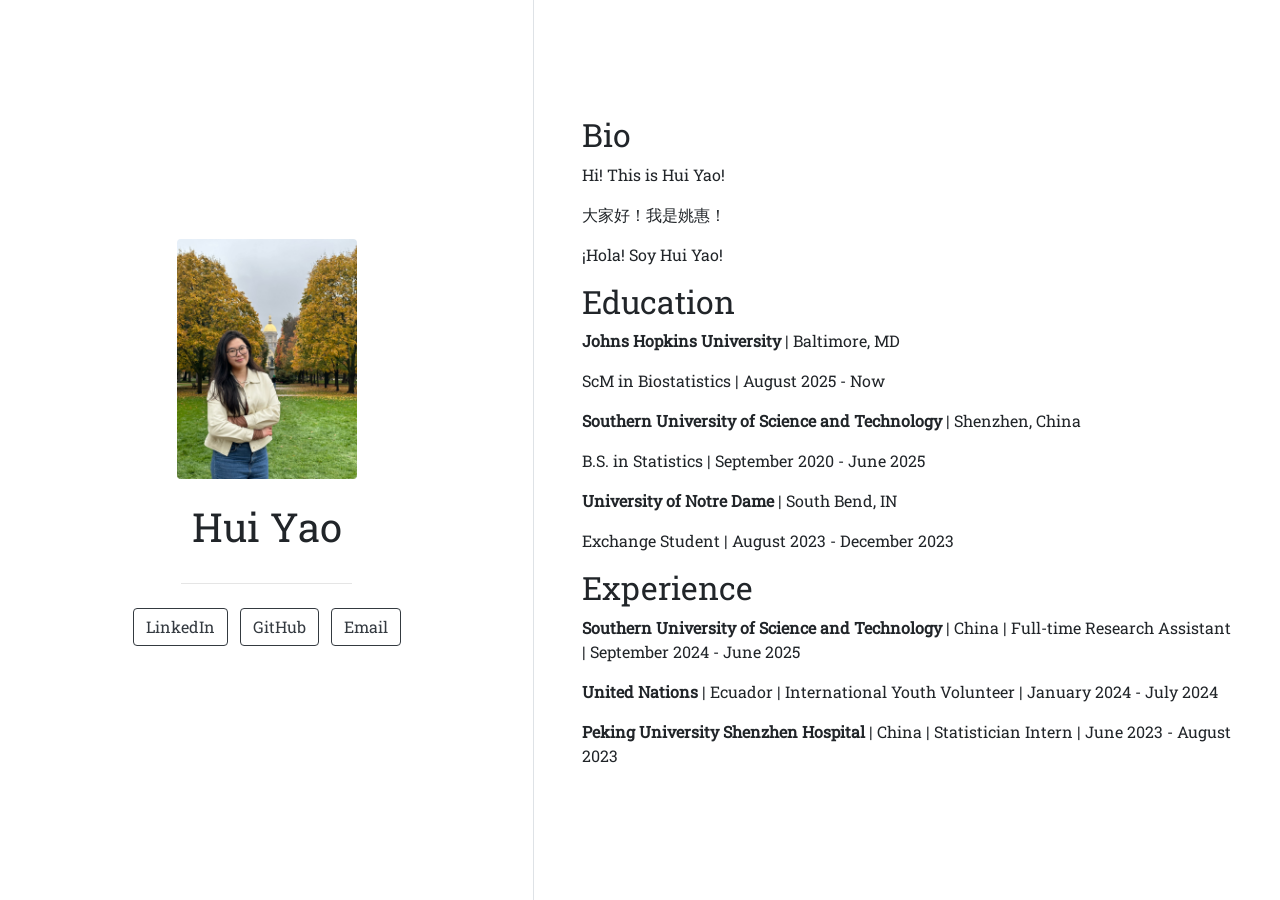
==== index.html @ 62c427b7 "Initial postcards website" ====
<!doctype html>
<html lang="en">
  <head>
    <!-- Required meta tags -->
    <meta charset="utf-8">
    <meta name="viewport" content="width=device-width, initial-scale=1, shrink-to-fit=no">

    <!-- Bootstrap CSS -->
    <style type="text/css">:root{--blue:#007bff;--indigo:#6610f2;--purple:#6f42c1;--pink:#e83e8c;--red:#dc3545;--orange:#fd7e14;--yellow:#ffc107;--green:#28a745;--teal:#20c997;--cyan:#17a2b8;--white:#fff;--gray:#6c757d;--gray-dark:#343a40;--primary:#007bff;--secondary:#6c757d;--success:#28a745;--info:#17a2b8;--warning:#ffc107;--danger:#dc3545;--light:#f8f9fa;--dark:#343a40;--breakpoint-xs:0;--breakpoint-sm:576px;--breakpoint-md:768px;--breakpoint-lg:992px;--breakpoint-xl:1200px;--font-family-sans-serif:-apple-system,BlinkMacSystemFont,"Segoe UI",Roboto,"Helvetica Neue",Arial,"Noto Sans",sans-serif,"Apple Color Emoji","Segoe UI Emoji","Segoe UI Symbol","Noto Color Emoji";--font-family-monospace:SFMono-Regular,Menlo,Monaco,Consolas,"Liberation Mono","Courier New",monospace}*,::after,::before{box-sizing:border-box}html{font-family:sans-serif;line-height:1.15;-webkit-text-size-adjust:100%;-webkit-tap-highlight-color:transparent}article,aside,figcaption,figure,footer,header,hgroup,main,nav,section{display:block}body{margin:0;font-family:-apple-system,BlinkMacSystemFont,"Segoe UI",Roboto,"Helvetica Neue",Arial,"Noto Sans",sans-serif,"Apple Color Emoji","Segoe UI Emoji","Segoe UI Symbol","Noto Color Emoji";font-size:1rem;font-weight:400;line-height:1.5;color:#212529;text-align:left;background-color:#fff}[tabindex="-1"]:focus:not(:focus-visible){outline:0!important}hr{box-sizing:content-box;height:0;overflow:visible}h1,h2,h3,h4,h5,h6{margin-top:0;margin-bottom:.5rem}p{margin-top:0;margin-bottom:1rem}abbr[data-original-title],abbr[title]{text-decoration:underline;-webkit-text-decoration:underline dotted;text-decoration:underline dotted;cursor:help;border-bottom:0;-webkit-text-decoration-skip-ink:none;text-decoration-skip-ink:none}address{margin-bottom:1rem;font-style:normal;line-height:inherit}dl,ol,ul{margin-top:0;margin-bottom:1rem}ol ol,ol ul,ul ol,ul ul{margin-bottom:0}dt{font-weight:700}dd{margin-bottom:.5rem;margin-left:0}blockquote{margin:0 0 1rem}b,strong{font-weight:bolder}small{font-size:80%}sub,sup{position:relative;font-size:75%;line-height:0;vertical-align:baseline}sub{bottom:-.25em}sup{top:-.5em}a{color:#007bff;text-decoration:none;background-color:transparent}a:hover{color:#0056b3;text-decoration:underline}a:not([href]){color:inherit;text-decoration:none}a:not([href]):hover{color:inherit;text-decoration:none}code,kbd,pre,samp{font-family:SFMono-Regular,Menlo,Monaco,Consolas,"Liberation Mono","Courier New",monospace;font-size:1em}pre{margin-top:0;margin-bottom:1rem;overflow:auto;-ms-overflow-style:scrollbar}figure{margin:0 0 1rem}img{vertical-align:middle;border-style:none}svg{overflow:hidden;vertical-align:middle}table{border-collapse:collapse}caption{padding-top:.75rem;padding-bottom:.75rem;color:#6c757d;text-align:left;caption-side:bottom}th{text-align:inherit}label{display:inline-block;margin-bottom:.5rem}button{border-radius:0}button:focus{outline:1px dotted;outline:5px auto -webkit-focus-ring-color}button,input,optgroup,select,textarea{margin:0;font-family:inherit;font-size:inherit;line-height:inherit}button,input{overflow:visible}button,select{text-transform:none}[role=button]{cursor:pointer}select{word-wrap:normal}[type=button],[type=reset],[type=submit],button{-webkit-appearance:button}[type=button]:not(:disabled),[type=reset]:not(:disabled),[type=submit]:not(:disabled),button:not(:disabled){cursor:pointer}[type=button]::-moz-focus-inner,[type=reset]::-moz-focus-inner,[type=submit]::-moz-focus-inner,button::-moz-focus-inner{padding:0;border-style:none}input[type=checkbox],input[type=radio]{box-sizing:border-box;padding:0}textarea{overflow:auto;resize:vertical}fieldset{min-width:0;padding:0;margin:0;border:0}legend{display:block;width:100%;max-width:100%;padding:0;margin-bottom:.5rem;font-size:1.5rem;line-height:inherit;color:inherit;white-space:normal}progress{vertical-align:baseline}[type=number]::-webkit-inner-spin-button,[type=number]::-webkit-outer-spin-button{height:auto}[type=search]{outline-offset:-2px;-webkit-appearance:none}[type=search]::-webkit-search-decoration{-webkit-appearance:none}::-webkit-file-upload-button{font:inherit;-webkit-appearance:button}output{display:inline-block}summary{display:list-item;cursor:pointer}template{display:none}[hidden]{display:none!important}.h1,.h2,.h3,.h4,.h5,.h6,h1,h2,h3,h4,h5,h6{margin-bottom:.5rem;font-weight:500;line-height:1.2}.h1,h1{font-size:2.5rem}.h2,h2{font-size:2rem}.h3,h3{font-size:1.75rem}.h4,h4{font-size:1.5rem}.h5,h5{font-size:1.25rem}.h6,h6{font-size:1rem}.lead{font-size:1.25rem;font-weight:300}.display-1{font-size:6rem;font-weight:300;line-height:1.2}.display-2{font-size:5.5rem;font-weight:300;line-height:1.2}.display-3{font-size:4.5rem;font-weight:300;line-height:1.2}.display-4{font-size:3.5rem;font-weight:300;line-height:1.2}hr{margin-top:1rem;margin-bottom:1rem;border:0;border-top:1px solid rgba(0,0,0,.1)}.small,small{font-size:80%;font-weight:400}.mark,mark{padding:.2em;background-color:#fcf8e3}.list-unstyled{padding-left:0;list-style:none}.list-inline{padding-left:0;list-style:none}.list-inline-item{display:inline-block}.list-inline-item:not(:last-child){margin-right:.5rem}.initialism{font-size:90%;text-transform:uppercase}.blockquote{margin-bottom:1rem;font-size:1.25rem}.blockquote-footer{display:block;font-size:80%;color:#6c757d}.blockquote-footer::before{content:"\2014\00A0"}.img-fluid{max-width:100%;height:auto}.img-thumbnail{padding:.25rem;background-color:#fff;border:1px solid #dee2e6;border-radius:.25rem;max-width:100%;height:auto}.figure{display:inline-block}.figure-img{margin-bottom:.5rem;line-height:1}.figure-caption{font-size:90%;color:#6c757d}code{font-size:87.5%;color:#e83e8c;word-wrap:break-word}a>code{color:inherit}kbd{padding:.2rem .4rem;font-size:87.5%;color:#fff;background-color:#212529;border-radius:.2rem}kbd kbd{padding:0;font-size:100%;font-weight:700}pre{display:block;font-size:87.5%;color:#212529}pre code{font-size:inherit;color:inherit;word-break:normal}.pre-scrollable{max-height:340px;overflow-y:scroll}.container{width:100%;padding-right:15px;padding-left:15px;margin-right:auto;margin-left:auto}@media (min-width:576px){.container{max-width:540px}}@media (min-width:768px){.container{max-width:720px}}@media (min-width:992px){.container{max-width:960px}}@media (min-width:1200px){.container{max-width:1140px}}.container-fluid,.container-lg,.container-md,.container-sm,.container-xl{width:100%;padding-right:15px;padding-left:15px;margin-right:auto;margin-left:auto}@media (min-width:576px){.container,.container-sm{max-width:540px}}@media (min-width:768px){.container,.container-md,.container-sm{max-width:720px}}@media (min-width:992px){.container,.container-lg,.container-md,.container-sm{max-width:960px}}@media (min-width:1200px){.container,.container-lg,.container-md,.container-sm,.container-xl{max-width:1140px}}.row{display:-ms-flexbox;display:flex;-ms-flex-wrap:wrap;flex-wrap:wrap;margin-right:-15px;margin-left:-15px}.no-gutters{margin-right:0;margin-left:0}.no-gutters>.col,.no-gutters>[class*=col-]{padding-right:0;padding-left:0}.col,.col-1,.col-10,.col-11,.col-12,.col-2,.col-3,.col-4,.col-5,.col-6,.col-7,.col-8,.col-9,.col-auto,.col-lg,.col-lg-1,.col-lg-10,.col-lg-11,.col-lg-12,.col-lg-2,.col-lg-3,.col-lg-4,.col-lg-5,.col-lg-6,.col-lg-7,.col-lg-8,.col-lg-9,.col-lg-auto,.col-md,.col-md-1,.col-md-10,.col-md-11,.col-md-12,.col-md-2,.col-md-3,.col-md-4,.col-md-5,.col-md-6,.col-md-7,.col-md-8,.col-md-9,.col-md-auto,.col-sm,.col-sm-1,.col-sm-10,.col-sm-11,.col-sm-12,.col-sm-2,.col-sm-3,.col-sm-4,.col-sm-5,.col-sm-6,.col-sm-7,.col-sm-8,.col-sm-9,.col-sm-auto,.col-xl,.col-xl-1,.col-xl-10,.col-xl-11,.col-xl-12,.col-xl-2,.col-xl-3,.col-xl-4,.col-xl-5,.col-xl-6,.col-xl-7,.col-xl-8,.col-xl-9,.col-xl-auto{position:relative;width:100%;padding-right:15px;padding-left:15px}.col{-ms-flex-preferred-size:0;flex-basis:0;-ms-flex-positive:1;flex-grow:1;min-width:0;max-width:100%}.row-cols-1>*{-ms-flex:0 0 100%;flex:0 0 100%;max-width:100%}.row-cols-2>*{-ms-flex:0 0 50%;flex:0 0 50%;max-width:50%}.row-cols-3>*{-ms-flex:0 0 33.333333%;flex:0 0 33.333333%;max-width:33.333333%}.row-cols-4>*{-ms-flex:0 0 25%;flex:0 0 25%;max-width:25%}.row-cols-5>*{-ms-flex:0 0 20%;flex:0 0 20%;max-width:20%}.row-cols-6>*{-ms-flex:0 0 16.666667%;flex:0 0 16.666667%;max-width:16.666667%}.col-auto{-ms-flex:0 0 auto;flex:0 0 auto;width:auto;max-width:100%}.col-1{-ms-flex:0 0 8.333333%;flex:0 0 8.333333%;max-width:8.333333%}.col-2{-ms-flex:0 0 16.666667%;flex:0 0 16.666667%;max-width:16.666667%}.col-3{-ms-flex:0 0 25%;flex:0 0 25%;max-width:25%}.col-4{-ms-flex:0 0 33.333333%;flex:0 0 33.333333%;max-width:33.333333%}.col-5{-ms-flex:0 0 41.666667%;flex:0 0 41.666667%;max-width:41.666667%}.col-6{-ms-flex:0 0 50%;flex:0 0 50%;max-width:50%}.col-7{-ms-flex:0 0 58.333333%;flex:0 0 58.333333%;max-width:58.333333%}.col-8{-ms-flex:0 0 66.666667%;flex:0 0 66.666667%;max-width:66.666667%}.col-9{-ms-flex:0 0 75%;flex:0 0 75%;max-width:75%}.col-10{-ms-flex:0 0 83.333333%;flex:0 0 83.333333%;max-width:83.333333%}.col-11{-ms-flex:0 0 91.666667%;flex:0 0 91.666667%;max-width:91.666667%}.col-12{-ms-flex:0 0 100%;flex:0 0 100%;max-width:100%}.order-first{-ms-flex-order:-1;order:-1}.order-last{-ms-flex-order:13;order:13}.order-0{-ms-flex-order:0;order:0}.order-1{-ms-flex-order:1;order:1}.order-2{-ms-flex-order:2;order:2}.order-3{-ms-flex-order:3;order:3}.order-4{-ms-flex-order:4;order:4}.order-5{-ms-flex-order:5;order:5}.order-6{-ms-flex-order:6;order:6}.order-7{-ms-flex-order:7;order:7}.order-8{-ms-flex-order:8;order:8}.order-9{-ms-flex-order:9;order:9}.order-10{-ms-flex-order:10;order:10}.order-11{-ms-flex-order:11;order:11}.order-12{-ms-flex-order:12;order:12}.offset-1{margin-left:8.333333%}.offset-2{margin-left:16.666667%}.offset-3{margin-left:25%}.offset-4{margin-left:33.333333%}.offset-5{margin-left:41.666667%}.offset-6{margin-left:50%}.offset-7{margin-left:58.333333%}.offset-8{margin-left:66.666667%}.offset-9{margin-left:75%}.offset-10{margin-left:83.333333%}.offset-11{margin-left:91.666667%}@media (min-width:576px){.col-sm{-ms-flex-preferred-size:0;flex-basis:0;-ms-flex-positive:1;flex-grow:1;min-width:0;max-width:100%}.row-cols-sm-1>*{-ms-flex:0 0 100%;flex:0 0 100%;max-width:100%}.row-cols-sm-2>*{-ms-flex:0 0 50%;flex:0 0 50%;max-width:50%}.row-cols-sm-3>*{-ms-flex:0 0 33.333333%;flex:0 0 33.333333%;max-width:33.333333%}.row-cols-sm-4>*{-ms-flex:0 0 25%;flex:0 0 25%;max-width:25%}.row-cols-sm-5>*{-ms-flex:0 0 20%;flex:0 0 20%;max-width:20%}.row-cols-sm-6>*{-ms-flex:0 0 16.666667%;flex:0 0 16.666667%;max-width:16.666667%}.col-sm-auto{-ms-flex:0 0 auto;flex:0 0 auto;width:auto;max-width:100%}.col-sm-1{-ms-flex:0 0 8.333333%;flex:0 0 8.333333%;max-width:8.333333%}.col-sm-2{-ms-flex:0 0 16.666667%;flex:0 0 16.666667%;max-width:16.666667%}.col-sm-3{-ms-flex:0 0 25%;flex:0 0 25%;max-width:25%}.col-sm-4{-ms-flex:0 0 33.333333%;flex:0 0 33.333333%;max-width:33.333333%}.col-sm-5{-ms-flex:0 0 41.666667%;flex:0 0 41.666667%;max-width:41.666667%}.col-sm-6{-ms-flex:0 0 50%;flex:0 0 50%;max-width:50%}.col-sm-7{-ms-flex:0 0 58.333333%;flex:0 0 58.333333%;max-width:58.333333%}.col-sm-8{-ms-flex:0 0 66.666667%;flex:0 0 66.666667%;max-width:66.666667%}.col-sm-9{-ms-flex:0 0 75%;flex:0 0 75%;max-width:75%}.col-sm-10{-ms-flex:0 0 83.333333%;flex:0 0 83.333333%;max-width:83.333333%}.col-sm-11{-ms-flex:0 0 91.666667%;flex:0 0 91.666667%;max-width:91.666667%}.col-sm-12{-ms-flex:0 0 100%;flex:0 0 100%;max-width:100%}.order-sm-first{-ms-flex-order:-1;order:-1}.order-sm-last{-ms-flex-order:13;order:13}.order-sm-0{-ms-flex-order:0;order:0}.order-sm-1{-ms-flex-order:1;order:1}.order-sm-2{-ms-flex-order:2;order:2}.order-sm-3{-ms-flex-order:3;order:3}.order-sm-4{-ms-flex-order:4;order:4}.order-sm-5{-ms-flex-order:5;order:5}.order-sm-6{-ms-flex-order:6;order:6}.order-sm-7{-ms-flex-order:7;order:7}.order-sm-8{-ms-flex-order:8;order:8}.order-sm-9{-ms-flex-order:9;order:9}.order-sm-10{-ms-flex-order:10;order:10}.order-sm-11{-ms-flex-order:11;order:11}.order-sm-12{-ms-flex-order:12;order:12}.offset-sm-0{margin-left:0}.offset-sm-1{margin-left:8.333333%}.offset-sm-2{margin-left:16.666667%}.offset-sm-3{margin-left:25%}.offset-sm-4{margin-left:33.333333%}.offset-sm-5{margin-left:41.666667%}.offset-sm-6{margin-left:50%}.offset-sm-7{margin-left:58.333333%}.offset-sm-8{margin-left:66.666667%}.offset-sm-9{margin-left:75%}.offset-sm-10{margin-left:83.333333%}.offset-sm-11{margin-left:91.666667%}}@media (min-width:768px){.col-md{-ms-flex-preferred-size:0;flex-basis:0;-ms-flex-positive:1;flex-grow:1;min-width:0;max-width:100%}.row-cols-md-1>*{-ms-flex:0 0 100%;flex:0 0 100%;max-width:100%}.row-cols-md-2>*{-ms-flex:0 0 50%;flex:0 0 50%;max-width:50%}.row-cols-md-3>*{-ms-flex:0 0 33.333333%;flex:0 0 33.333333%;max-width:33.333333%}.row-cols-md-4>*{-ms-flex:0 0 25%;flex:0 0 25%;max-width:25%}.row-cols-md-5>*{-ms-flex:0 0 20%;flex:0 0 20%;max-width:20%}.row-cols-md-6>*{-ms-flex:0 0 16.666667%;flex:0 0 16.666667%;max-width:16.666667%}.col-md-auto{-ms-flex:0 0 auto;flex:0 0 auto;width:auto;max-width:100%}.col-md-1{-ms-flex:0 0 8.333333%;flex:0 0 8.333333%;max-width:8.333333%}.col-md-2{-ms-flex:0 0 16.666667%;flex:0 0 16.666667%;max-width:16.666667%}.col-md-3{-ms-flex:0 0 25%;flex:0 0 25%;max-width:25%}.col-md-4{-ms-flex:0 0 33.333333%;flex:0 0 33.333333%;max-width:33.333333%}.col-md-5{-ms-flex:0 0 41.666667%;flex:0 0 41.666667%;max-width:41.666667%}.col-md-6{-ms-flex:0 0 50%;flex:0 0 50%;max-width:50%}.col-md-7{-ms-flex:0 0 58.333333%;flex:0 0 58.333333%;max-width:58.333333%}.col-md-8{-ms-flex:0 0 66.666667%;flex:0 0 66.666667%;max-width:66.666667%}.col-md-9{-ms-flex:0 0 75%;flex:0 0 75%;max-width:75%}.col-md-10{-ms-flex:0 0 83.333333%;flex:0 0 83.333333%;max-width:83.333333%}.col-md-11{-ms-flex:0 0 91.666667%;flex:0 0 91.666667%;max-width:91.666667%}.col-md-12{-ms-flex:0 0 100%;flex:0 0 100%;max-width:100%}.order-md-first{-ms-flex-order:-1;order:-1}.order-md-last{-ms-flex-order:13;order:13}.order-md-0{-ms-flex-order:0;order:0}.order-md-1{-ms-flex-order:1;order:1}.order-md-2{-ms-flex-order:2;order:2}.order-md-3{-ms-flex-order:3;order:3}.order-md-4{-ms-flex-order:4;order:4}.order-md-5{-ms-flex-order:5;order:5}.order-md-6{-ms-flex-order:6;order:6}.order-md-7{-ms-flex-order:7;order:7}.order-md-8{-ms-flex-order:8;order:8}.order-md-9{-ms-flex-order:9;order:9}.order-md-10{-ms-flex-order:10;order:10}.order-md-11{-ms-flex-order:11;order:11}.order-md-12{-ms-flex-order:12;order:12}.offset-md-0{margin-left:0}.offset-md-1{margin-left:8.333333%}.offset-md-2{margin-left:16.666667%}.offset-md-3{margin-left:25%}.offset-md-4{margin-left:33.333333%}.offset-md-5{margin-left:41.666667%}.offset-md-6{margin-left:50%}.offset-md-7{margin-left:58.333333%}.offset-md-8{margin-left:66.666667%}.offset-md-9{margin-left:75%}.offset-md-10{margin-left:83.333333%}.offset-md-11{margin-left:91.666667%}}@media (min-width:992px){.col-lg{-ms-flex-preferred-size:0;flex-basis:0;-ms-flex-positive:1;flex-grow:1;min-width:0;max-width:100%}.row-cols-lg-1>*{-ms-flex:0 0 100%;flex:0 0 100%;max-width:100%}.row-cols-lg-2>*{-ms-flex:0 0 50%;flex:0 0 50%;max-width:50%}.row-cols-lg-3>*{-ms-flex:0 0 33.333333%;flex:0 0 33.333333%;max-width:33.333333%}.row-cols-lg-4>*{-ms-flex:0 0 25%;flex:0 0 25%;max-width:25%}.row-cols-lg-5>*{-ms-flex:0 0 20%;flex:0 0 20%;max-width:20%}.row-cols-lg-6>*{-ms-flex:0 0 16.666667%;flex:0 0 16.666667%;max-width:16.666667%}.col-lg-auto{-ms-flex:0 0 auto;flex:0 0 auto;width:auto;max-width:100%}.col-lg-1{-ms-flex:0 0 8.333333%;flex:0 0 8.333333%;max-width:8.333333%}.col-lg-2{-ms-flex:0 0 16.666667%;flex:0 0 16.666667%;max-width:16.666667%}.col-lg-3{-ms-flex:0 0 25%;flex:0 0 25%;max-width:25%}.col-lg-4{-ms-flex:0 0 33.333333%;flex:0 0 33.333333%;max-width:33.333333%}.col-lg-5{-ms-flex:0 0 41.666667%;flex:0 0 41.666667%;max-width:41.666667%}.col-lg-6{-ms-flex:0 0 50%;flex:0 0 50%;max-width:50%}.col-lg-7{-ms-flex:0 0 58.333333%;flex:0 0 58.333333%;max-width:58.333333%}.col-lg-8{-ms-flex:0 0 66.666667%;flex:0 0 66.666667%;max-width:66.666667%}.col-lg-9{-ms-flex:0 0 75%;flex:0 0 75%;max-width:75%}.col-lg-10{-ms-flex:0 0 83.333333%;flex:0 0 83.333333%;max-width:83.333333%}.col-lg-11{-ms-flex:0 0 91.666667%;flex:0 0 91.666667%;max-width:91.666667%}.col-lg-12{-ms-flex:0 0 100%;flex:0 0 100%;max-width:100%}.order-lg-first{-ms-flex-order:-1;order:-1}.order-lg-last{-ms-flex-order:13;order:13}.order-lg-0{-ms-flex-order:0;order:0}.order-lg-1{-ms-flex-order:1;order:1}.order-lg-2{-ms-flex-order:2;order:2}.order-lg-3{-ms-flex-order:3;order:3}.order-lg-4{-ms-flex-order:4;order:4}.order-lg-5{-ms-flex-order:5;order:5}.order-lg-6{-ms-flex-order:6;order:6}.order-lg-7{-ms-flex-order:7;order:7}.order-lg-8{-ms-flex-order:8;order:8}.order-lg-9{-ms-flex-order:9;order:9}.order-lg-10{-ms-flex-order:10;order:10}.order-lg-11{-ms-flex-order:11;order:11}.order-lg-12{-ms-flex-order:12;order:12}.offset-lg-0{margin-left:0}.offset-lg-1{margin-left:8.333333%}.offset-lg-2{margin-left:16.666667%}.offset-lg-3{margin-left:25%}.offset-lg-4{margin-left:33.333333%}.offset-lg-5{margin-left:41.666667%}.offset-lg-6{margin-left:50%}.offset-lg-7{margin-left:58.333333%}.offset-lg-8{margin-left:66.666667%}.offset-lg-9{margin-left:75%}.offset-lg-10{margin-left:83.333333%}.offset-lg-11{margin-left:91.666667%}}@media (min-width:1200px){.col-xl{-ms-flex-preferred-size:0;flex-basis:0;-ms-flex-positive:1;flex-grow:1;min-width:0;max-width:100%}.row-cols-xl-1>*{-ms-flex:0 0 100%;flex:0 0 100%;max-width:100%}.row-cols-xl-2>*{-ms-flex:0 0 50%;flex:0 0 50%;max-width:50%}.row-cols-xl-3>*{-ms-flex:0 0 33.333333%;flex:0 0 33.333333%;max-width:33.333333%}.row-cols-xl-4>*{-ms-flex:0 0 25%;flex:0 0 25%;max-width:25%}.row-cols-xl-5>*{-ms-flex:0 0 20%;flex:0 0 20%;max-width:20%}.row-cols-xl-6>*{-ms-flex:0 0 16.666667%;flex:0 0 16.666667%;max-width:16.666667%}.col-xl-auto{-ms-flex:0 0 auto;flex:0 0 auto;width:auto;max-width:100%}.col-xl-1{-ms-flex:0 0 8.333333%;flex:0 0 8.333333%;max-width:8.333333%}.col-xl-2{-ms-flex:0 0 16.666667%;flex:0 0 16.666667%;max-width:16.666667%}.col-xl-3{-ms-flex:0 0 25%;flex:0 0 25%;max-width:25%}.col-xl-4{-ms-flex:0 0 33.333333%;flex:0 0 33.333333%;max-width:33.333333%}.col-xl-5{-ms-flex:0 0 41.666667%;flex:0 0 41.666667%;max-width:41.666667%}.col-xl-6{-ms-flex:0 0 50%;flex:0 0 50%;max-width:50%}.col-xl-7{-ms-flex:0 0 58.333333%;flex:0 0 58.333333%;max-width:58.333333%}.col-xl-8{-ms-flex:0 0 66.666667%;flex:0 0 66.666667%;max-width:66.666667%}.col-xl-9{-ms-flex:0 0 75%;flex:0 0 75%;max-width:75%}.col-xl-10{-ms-flex:0 0 83.333333%;flex:0 0 83.333333%;max-width:83.333333%}.col-xl-11{-ms-flex:0 0 91.666667%;flex:0 0 91.666667%;max-width:91.666667%}.col-xl-12{-ms-flex:0 0 100%;flex:0 0 100%;max-width:100%}.order-xl-first{-ms-flex-order:-1;order:-1}.order-xl-last{-ms-flex-order:13;order:13}.order-xl-0{-ms-flex-order:0;order:0}.order-xl-1{-ms-flex-order:1;order:1}.order-xl-2{-ms-flex-order:2;order:2}.order-xl-3{-ms-flex-order:3;order:3}.order-xl-4{-ms-flex-order:4;order:4}.order-xl-5{-ms-flex-order:5;order:5}.order-xl-6{-ms-flex-order:6;order:6}.order-xl-7{-ms-flex-order:7;order:7}.order-xl-8{-ms-flex-order:8;order:8}.order-xl-9{-ms-flex-order:9;order:9}.order-xl-10{-ms-flex-order:10;order:10}.order-xl-11{-ms-flex-order:11;order:11}.order-xl-12{-ms-flex-order:12;order:12}.offset-xl-0{margin-left:0}.offset-xl-1{margin-left:8.333333%}.offset-xl-2{margin-left:16.666667%}.offset-xl-3{margin-left:25%}.offset-xl-4{margin-left:33.333333%}.offset-xl-5{margin-left:41.666667%}.offset-xl-6{margin-left:50%}.offset-xl-7{margin-left:58.333333%}.offset-xl-8{margin-left:66.666667%}.offset-xl-9{margin-left:75%}.offset-xl-10{margin-left:83.333333%}.offset-xl-11{margin-left:91.666667%}}.table{width:100%;margin-bottom:1rem;color:#212529}.table td,.table th{padding:.75rem;vertical-align:top;border-top:1px solid #dee2e6}.table thead th{vertical-align:bottom;border-bottom:2px solid #dee2e6}.table tbody+tbody{border-top:2px solid #dee2e6}.table-sm td,.table-sm th{padding:.3rem}.table-bordered{border:1px solid #dee2e6}.table-bordered td,.table-bordered th{border:1px solid #dee2e6}.table-bordered thead td,.table-bordered thead th{border-bottom-width:2px}.table-borderless tbody+tbody,.table-borderless td,.table-borderless th,.table-borderless thead th{border:0}.table-striped tbody tr:nth-of-type(odd){background-color:rgba(0,0,0,.05)}.table-hover tbody tr:hover{color:#212529;background-color:rgba(0,0,0,.075)}.table-primary,.table-primary>td,.table-primary>th{background-color:#b8daff}.table-primary tbody+tbody,.table-primary td,.table-primary th,.table-primary thead th{border-color:#7abaff}.table-hover .table-primary:hover{background-color:#9fcdff}.table-hover .table-primary:hover>td,.table-hover .table-primary:hover>th{background-color:#9fcdff}.table-secondary,.table-secondary>td,.table-secondary>th{background-color:#d6d8db}.table-secondary tbody+tbody,.table-secondary td,.table-secondary th,.table-secondary thead th{border-color:#b3b7bb}.table-hover .table-secondary:hover{background-color:#c8cbcf}.table-hover .table-secondary:hover>td,.table-hover .table-secondary:hover>th{background-color:#c8cbcf}.table-success,.table-success>td,.table-success>th{background-color:#c3e6cb}.table-success tbody+tbody,.table-success td,.table-success th,.table-success thead th{border-color:#8fd19e}.table-hover .table-success:hover{background-color:#b1dfbb}.table-hover .table-success:hover>td,.table-hover .table-success:hover>th{background-color:#b1dfbb}.table-info,.table-info>td,.table-info>th{background-color:#bee5eb}.table-info tbody+tbody,.table-info td,.table-info th,.table-info thead th{border-color:#86cfda}.table-hover .table-info:hover{background-color:#abdde5}.table-hover .table-info:hover>td,.table-hover .table-info:hover>th{background-color:#abdde5}.table-warning,.table-warning>td,.table-warning>th{background-color:#ffeeba}.table-warning tbody+tbody,.table-warning td,.table-warning th,.table-warning thead th{border-color:#ffdf7e}.table-hover .table-warning:hover{background-color:#ffe8a1}.table-hover .table-warning:hover>td,.table-hover .table-warning:hover>th{background-color:#ffe8a1}.table-danger,.table-danger>td,.table-danger>th{background-color:#f5c6cb}.table-danger tbody+tbody,.table-danger td,.table-danger th,.table-danger thead th{border-color:#ed969e}.table-hover .table-danger:hover{background-color:#f1b0b7}.table-hover .table-danger:hover>td,.table-hover .table-danger:hover>th{background-color:#f1b0b7}.table-light,.table-light>td,.table-light>th{background-color:#fdfdfe}.table-light tbody+tbody,.table-light td,.table-light th,.table-light thead th{border-color:#fbfcfc}.table-hover .table-light:hover{background-color:#ececf6}.table-hover .table-light:hover>td,.table-hover .table-light:hover>th{background-color:#ececf6}.table-dark,.table-dark>td,.table-dark>th{background-color:#c6c8ca}.table-dark tbody+tbody,.table-dark td,.table-dark th,.table-dark thead th{border-color:#95999c}.table-hover .table-dark:hover{background-color:#b9bbbe}.table-hover .table-dark:hover>td,.table-hover .table-dark:hover>th{background-color:#b9bbbe}.table-active,.table-active>td,.table-active>th{background-color:rgba(0,0,0,.075)}.table-hover .table-active:hover{background-color:rgba(0,0,0,.075)}.table-hover .table-active:hover>td,.table-hover .table-active:hover>th{background-color:rgba(0,0,0,.075)}.table .thead-dark th{color:#fff;background-color:#343a40;border-color:#454d55}.table .thead-light th{color:#495057;background-color:#e9ecef;border-color:#dee2e6}.table-dark{color:#fff;background-color:#343a40}.table-dark td,.table-dark th,.table-dark thead th{border-color:#454d55}.table-dark.table-bordered{border:0}.table-dark.table-striped tbody tr:nth-of-type(odd){background-color:rgba(255,255,255,.05)}.table-dark.table-hover tbody tr:hover{color:#fff;background-color:rgba(255,255,255,.075)}@media (max-width:575.98px){.table-responsive-sm{display:block;width:100%;overflow-x:auto;-webkit-overflow-scrolling:touch}.table-responsive-sm>.table-bordered{border:0}}@media (max-width:767.98px){.table-responsive-md{display:block;width:100%;overflow-x:auto;-webkit-overflow-scrolling:touch}.table-responsive-md>.table-bordered{border:0}}@media (max-width:991.98px){.table-responsive-lg{display:block;width:100%;overflow-x:auto;-webkit-overflow-scrolling:touch}.table-responsive-lg>.table-bordered{border:0}}@media (max-width:1199.98px){.table-responsive-xl{display:block;width:100%;overflow-x:auto;-webkit-overflow-scrolling:touch}.table-responsive-xl>.table-bordered{border:0}}.table-responsive{display:block;width:100%;overflow-x:auto;-webkit-overflow-scrolling:touch}.table-responsive>.table-bordered{border:0}.form-control{display:block;width:100%;height:calc(1.5em + .75rem + 2px);padding:.375rem .75rem;font-size:1rem;font-weight:400;line-height:1.5;color:#495057;background-color:#fff;background-clip:padding-box;border:1px solid #ced4da;border-radius:.25rem;transition:border-color .15s ease-in-out,box-shadow .15s ease-in-out}@media (prefers-reduced-motion:reduce){.form-control{transition:none}}.form-control::-ms-expand{background-color:transparent;border:0}.form-control:-moz-focusring{color:transparent;text-shadow:0 0 0 #495057}.form-control:focus{color:#495057;background-color:#fff;border-color:#80bdff;outline:0;box-shadow:0 0 0 .2rem rgba(0,123,255,.25)}.form-control::-webkit-input-placeholder{color:#6c757d;opacity:1}.form-control::-moz-placeholder{color:#6c757d;opacity:1}.form-control:-ms-input-placeholder{color:#6c757d;opacity:1}.form-control::-ms-input-placeholder{color:#6c757d;opacity:1}.form-control::placeholder{color:#6c757d;opacity:1}.form-control:disabled,.form-control[readonly]{background-color:#e9ecef;opacity:1}input[type=date].form-control,input[type=datetime-local].form-control,input[type=month].form-control,input[type=time].form-control{-webkit-appearance:none;-moz-appearance:none;appearance:none}select.form-control:focus::-ms-value{color:#495057;background-color:#fff}.form-control-file,.form-control-range{display:block;width:100%}.col-form-label{padding-top:calc(.375rem + 1px);padding-bottom:calc(.375rem + 1px);margin-bottom:0;font-size:inherit;line-height:1.5}.col-form-label-lg{padding-top:calc(.5rem + 1px);padding-bottom:calc(.5rem + 1px);font-size:1.25rem;line-height:1.5}.col-form-label-sm{padding-top:calc(.25rem + 1px);padding-bottom:calc(.25rem + 1px);font-size:.875rem;line-height:1.5}.form-control-plaintext{display:block;width:100%;padding:.375rem 0;margin-bottom:0;font-size:1rem;line-height:1.5;color:#212529;background-color:transparent;border:solid transparent;border-width:1px 0}.form-control-plaintext.form-control-lg,.form-control-plaintext.form-control-sm{padding-right:0;padding-left:0}.form-control-sm{height:calc(1.5em + .5rem + 2px);padding:.25rem .5rem;font-size:.875rem;line-height:1.5;border-radius:.2rem}.form-control-lg{height:calc(1.5em + 1rem + 2px);padding:.5rem 1rem;font-size:1.25rem;line-height:1.5;border-radius:.3rem}select.form-control[multiple],select.form-control[size]{height:auto}textarea.form-control{height:auto}.form-group{margin-bottom:1rem}.form-text{display:block;margin-top:.25rem}.form-row{display:-ms-flexbox;display:flex;-ms-flex-wrap:wrap;flex-wrap:wrap;margin-right:-5px;margin-left:-5px}.form-row>.col,.form-row>[class*=col-]{padding-right:5px;padding-left:5px}.form-check{position:relative;display:block;padding-left:1.25rem}.form-check-input{position:absolute;margin-top:.3rem;margin-left:-1.25rem}.form-check-input:disabled~.form-check-label,.form-check-input[disabled]~.form-check-label{color:#6c757d}.form-check-label{margin-bottom:0}.form-check-inline{display:-ms-inline-flexbox;display:inline-flex;-ms-flex-align:center;align-items:center;padding-left:0;margin-right:.75rem}.form-check-inline .form-check-input{position:static;margin-top:0;margin-right:.3125rem;margin-left:0}.valid-feedback{display:none;width:100%;margin-top:.25rem;font-size:80%;color:#28a745}.valid-tooltip{position:absolute;top:100%;z-index:5;display:none;max-width:100%;padding:.25rem .5rem;margin-top:.1rem;font-size:.875rem;line-height:1.5;color:#fff;background-color:rgba(40,167,69,.9);border-radius:.25rem}.is-valid~.valid-feedback,.is-valid~.valid-tooltip,.was-validated :valid~.valid-feedback,.was-validated :valid~.valid-tooltip{display:block}.form-control.is-valid,.was-validated .form-control:valid{border-color:#28a745;padding-right:calc(1.5em + .75rem);background-image:url("data:image/svg+xml,%3csvg xmlns='http://www.w3.org/2000/svg' width='8' height='8' viewBox='0 0 8 8'%3e%3cpath fill='%2328a745' d='M2.3 6.73L.6 4.53c-.4-1.04.46-1.4 1.1-.8l1.1 1.4 3.4-3.8c.6-.63 1.6-.27 1.2.7l-4 4.6c-.43.5-.8.4-1.1.1z'/%3e%3c/svg%3e");background-repeat:no-repeat;background-position:right calc(.375em + .1875rem) center;background-size:calc(.75em + .375rem) calc(.75em + .375rem)}.form-control.is-valid:focus,.was-validated .form-control:valid:focus{border-color:#28a745;box-shadow:0 0 0 .2rem rgba(40,167,69,.25)}.was-validated textarea.form-control:valid,textarea.form-control.is-valid{padding-right:calc(1.5em + .75rem);background-position:top calc(.375em + .1875rem) right calc(.375em + .1875rem)}.custom-select.is-valid,.was-validated .custom-select:valid{border-color:#28a745;padding-right:calc(.75em + 2.3125rem);background:url("data:image/svg+xml,%3csvg xmlns='http://www.w3.org/2000/svg' width='4' height='5' viewBox='0 0 4 5'%3e%3cpath fill='%23343a40' d='M2 0L0 2h4zm0 5L0 3h4z'/%3e%3c/svg%3e") no-repeat right .75rem center/8px 10px,url("data:image/svg+xml,%3csvg xmlns='http://www.w3.org/2000/svg' width='8' height='8' viewBox='0 0 8 8'%3e%3cpath fill='%2328a745' d='M2.3 6.73L.6 4.53c-.4-1.04.46-1.4 1.1-.8l1.1 1.4 3.4-3.8c.6-.63 1.6-.27 1.2.7l-4 4.6c-.43.5-.8.4-1.1.1z'/%3e%3c/svg%3e") #fff no-repeat center right 1.75rem/calc(.75em + .375rem) calc(.75em + .375rem)}.custom-select.is-valid:focus,.was-validated .custom-select:valid:focus{border-color:#28a745;box-shadow:0 0 0 .2rem rgba(40,167,69,.25)}.form-check-input.is-valid~.form-check-label,.was-validated .form-check-input:valid~.form-check-label{color:#28a745}.form-check-input.is-valid~.valid-feedback,.form-check-input.is-valid~.valid-tooltip,.was-validated .form-check-input:valid~.valid-feedback,.was-validated .form-check-input:valid~.valid-tooltip{display:block}.custom-control-input.is-valid~.custom-control-label,.was-validated .custom-control-input:valid~.custom-control-label{color:#28a745}.custom-control-input.is-valid~.custom-control-label::before,.was-validated .custom-control-input:valid~.custom-control-label::before{border-color:#28a745}.custom-control-input.is-valid:checked~.custom-control-label::before,.was-validated .custom-control-input:valid:checked~.custom-control-label::before{border-color:#34ce57;background-color:#34ce57}.custom-control-input.is-valid:focus~.custom-control-label::before,.was-validated .custom-control-input:valid:focus~.custom-control-label::before{box-shadow:0 0 0 .2rem rgba(40,167,69,.25)}.custom-control-input.is-valid:focus:not(:checked)~.custom-control-label::before,.was-validated .custom-control-input:valid:focus:not(:checked)~.custom-control-label::before{border-color:#28a745}.custom-file-input.is-valid~.custom-file-label,.was-validated .custom-file-input:valid~.custom-file-label{border-color:#28a745}.custom-file-input.is-valid:focus~.custom-file-label,.was-validated .custom-file-input:valid:focus~.custom-file-label{border-color:#28a745;box-shadow:0 0 0 .2rem rgba(40,167,69,.25)}.invalid-feedback{display:none;width:100%;margin-top:.25rem;font-size:80%;color:#dc3545}.invalid-tooltip{position:absolute;top:100%;z-index:5;display:none;max-width:100%;padding:.25rem .5rem;margin-top:.1rem;font-size:.875rem;line-height:1.5;color:#fff;background-color:rgba(220,53,69,.9);border-radius:.25rem}.is-invalid~.invalid-feedback,.is-invalid~.invalid-tooltip,.was-validated :invalid~.invalid-feedback,.was-validated :invalid~.invalid-tooltip{display:block}.form-control.is-invalid,.was-validated .form-control:invalid{border-color:#dc3545;padding-right:calc(1.5em + .75rem);background-image:url("data:image/svg+xml,%3csvg xmlns='http://www.w3.org/2000/svg' width='12' height='12' fill='none' stroke='%23dc3545' viewBox='0 0 12 12'%3e%3ccircle cx='6' cy='6' r='4.5'/%3e%3cpath stroke-linejoin='round' d='M5.8 3.6h.4L6 6.5z'/%3e%3ccircle cx='6' cy='8.2' r='.6' fill='%23dc3545' stroke='none'/%3e%3c/svg%3e");background-repeat:no-repeat;background-position:right calc(.375em + .1875rem) center;background-size:calc(.75em + .375rem) calc(.75em + .375rem)}.form-control.is-invalid:focus,.was-validated .form-control:invalid:focus{border-color:#dc3545;box-shadow:0 0 0 .2rem rgba(220,53,69,.25)}.was-validated textarea.form-control:invalid,textarea.form-control.is-invalid{padding-right:calc(1.5em + .75rem);background-position:top calc(.375em + .1875rem) right calc(.375em + .1875rem)}.custom-select.is-invalid,.was-validated .custom-select:invalid{border-color:#dc3545;padding-right:calc(.75em + 2.3125rem);background:url("data:image/svg+xml,%3csvg xmlns='http://www.w3.org/2000/svg' width='4' height='5' viewBox='0 0 4 5'%3e%3cpath fill='%23343a40' d='M2 0L0 2h4zm0 5L0 3h4z'/%3e%3c/svg%3e") no-repeat right .75rem center/8px 10px,url("data:image/svg+xml,%3csvg xmlns='http://www.w3.org/2000/svg' width='12' height='12' fill='none' stroke='%23dc3545' viewBox='0 0 12 12'%3e%3ccircle cx='6' cy='6' r='4.5'/%3e%3cpath stroke-linejoin='round' d='M5.8 3.6h.4L6 6.5z'/%3e%3ccircle cx='6' cy='8.2' r='.6' fill='%23dc3545' stroke='none'/%3e%3c/svg%3e") #fff no-repeat center right 1.75rem/calc(.75em + .375rem) calc(.75em + .375rem)}.custom-select.is-invalid:focus,.was-validated .custom-select:invalid:focus{border-color:#dc3545;box-shadow:0 0 0 .2rem rgba(220,53,69,.25)}.form-check-input.is-invalid~.form-check-label,.was-validated .form-check-input:invalid~.form-check-label{color:#dc3545}.form-check-input.is-invalid~.invalid-feedback,.form-check-input.is-invalid~.invalid-tooltip,.was-validated .form-check-input:invalid~.invalid-feedback,.was-validated .form-check-input:invalid~.invalid-tooltip{display:block}.custom-control-input.is-invalid~.custom-control-label,.was-validated .custom-control-input:invalid~.custom-control-label{color:#dc3545}.custom-control-input.is-invalid~.custom-control-label::before,.was-validated .custom-control-input:invalid~.custom-control-label::before{border-color:#dc3545}.custom-control-input.is-invalid:checked~.custom-control-label::before,.was-validated .custom-control-input:invalid:checked~.custom-control-label::before{border-color:#e4606d;background-color:#e4606d}.custom-control-input.is-invalid:focus~.custom-control-label::before,.was-validated .custom-control-input:invalid:focus~.custom-control-label::before{box-shadow:0 0 0 .2rem rgba(220,53,69,.25)}.custom-control-input.is-invalid:focus:not(:checked)~.custom-control-label::before,.was-validated .custom-control-input:invalid:focus:not(:checked)~.custom-control-label::before{border-color:#dc3545}.custom-file-input.is-invalid~.custom-file-label,.was-validated .custom-file-input:invalid~.custom-file-label{border-color:#dc3545}.custom-file-input.is-invalid:focus~.custom-file-label,.was-validated .custom-file-input:invalid:focus~.custom-file-label{border-color:#dc3545;box-shadow:0 0 0 .2rem rgba(220,53,69,.25)}.form-inline{display:-ms-flexbox;display:flex;-ms-flex-flow:row wrap;flex-flow:row wrap;-ms-flex-align:center;align-items:center}.form-inline .form-check{width:100%}@media (min-width:576px){.form-inline label{display:-ms-flexbox;display:flex;-ms-flex-align:center;align-items:center;-ms-flex-pack:center;justify-content:center;margin-bottom:0}.form-inline .form-group{display:-ms-flexbox;display:flex;-ms-flex:0 0 auto;flex:0 0 auto;-ms-flex-flow:row wrap;flex-flow:row wrap;-ms-flex-align:center;align-items:center;margin-bottom:0}.form-inline .form-control{display:inline-block;width:auto;vertical-align:middle}.form-inline .form-control-plaintext{display:inline-block}.form-inline .custom-select,.form-inline .input-group{width:auto}.form-inline .form-check{display:-ms-flexbox;display:flex;-ms-flex-align:center;align-items:center;-ms-flex-pack:center;justify-content:center;width:auto;padding-left:0}.form-inline .form-check-input{position:relative;-ms-flex-negative:0;flex-shrink:0;margin-top:0;margin-right:.25rem;margin-left:0}.form-inline .custom-control{-ms-flex-align:center;align-items:center;-ms-flex-pack:center;justify-content:center}.form-inline .custom-control-label{margin-bottom:0}}.btn{display:inline-block;font-weight:400;color:#212529;text-align:center;vertical-align:middle;-webkit-user-select:none;-moz-user-select:none;-ms-user-select:none;user-select:none;background-color:transparent;border:1px solid transparent;padding:.375rem .75rem;font-size:1rem;line-height:1.5;border-radius:.25rem;transition:color .15s ease-in-out,background-color .15s ease-in-out,border-color .15s ease-in-out,box-shadow .15s ease-in-out}@media (prefers-reduced-motion:reduce){.btn{transition:none}}.btn:hover{color:#212529;text-decoration:none}.btn.focus,.btn:focus{outline:0;box-shadow:0 0 0 .2rem rgba(0,123,255,.25)}.btn.disabled,.btn:disabled{opacity:.65}.btn:not(:disabled):not(.disabled){cursor:pointer}a.btn.disabled,fieldset:disabled a.btn{pointer-events:none}.btn-primary{color:#fff;background-color:#007bff;border-color:#007bff}.btn-primary:hover{color:#fff;background-color:#0069d9;border-color:#0062cc}.btn-primary.focus,.btn-primary:focus{color:#fff;background-color:#0069d9;border-color:#0062cc;box-shadow:0 0 0 .2rem rgba(38,143,255,.5)}.btn-primary.disabled,.btn-primary:disabled{color:#fff;background-color:#007bff;border-color:#007bff}.btn-primary:not(:disabled):not(.disabled).active,.btn-primary:not(:disabled):not(.disabled):active,.show>.btn-primary.dropdown-toggle{color:#fff;background-color:#0062cc;border-color:#005cbf}.btn-primary:not(:disabled):not(.disabled).active:focus,.btn-primary:not(:disabled):not(.disabled):active:focus,.show>.btn-primary.dropdown-toggle:focus{box-shadow:0 0 0 .2rem rgba(38,143,255,.5)}.btn-secondary{color:#fff;background-color:#6c757d;border-color:#6c757d}.btn-secondary:hover{color:#fff;background-color:#5a6268;border-color:#545b62}.btn-secondary.focus,.btn-secondary:focus{color:#fff;background-color:#5a6268;border-color:#545b62;box-shadow:0 0 0 .2rem rgba(130,138,145,.5)}.btn-secondary.disabled,.btn-secondary:disabled{color:#fff;background-color:#6c757d;border-color:#6c757d}.btn-secondary:not(:disabled):not(.disabled).active,.btn-secondary:not(:disabled):not(.disabled):active,.show>.btn-secondary.dropdown-toggle{color:#fff;background-color:#545b62;border-color:#4e555b}.btn-secondary:not(:disabled):not(.disabled).active:focus,.btn-secondary:not(:disabled):not(.disabled):active:focus,.show>.btn-secondary.dropdown-toggle:focus{box-shadow:0 0 0 .2rem rgba(130,138,145,.5)}.btn-success{color:#fff;background-color:#28a745;border-color:#28a745}.btn-success:hover{color:#fff;background-color:#218838;border-color:#1e7e34}.btn-success.focus,.btn-success:focus{color:#fff;background-color:#218838;border-color:#1e7e34;box-shadow:0 0 0 .2rem rgba(72,180,97,.5)}.btn-success.disabled,.btn-success:disabled{color:#fff;background-color:#28a745;border-color:#28a745}.btn-success:not(:disabled):not(.disabled).active,.btn-success:not(:disabled):not(.disabled):active,.show>.btn-success.dropdown-toggle{color:#fff;background-color:#1e7e34;border-color:#1c7430}.btn-success:not(:disabled):not(.disabled).active:focus,.btn-success:not(:disabled):not(.disabled):active:focus,.show>.btn-success.dropdown-toggle:focus{box-shadow:0 0 0 .2rem rgba(72,180,97,.5)}.btn-info{color:#fff;background-color:#17a2b8;border-color:#17a2b8}.btn-info:hover{color:#fff;background-color:#138496;border-color:#117a8b}.btn-info.focus,.btn-info:focus{color:#fff;background-color:#138496;border-color:#117a8b;box-shadow:0 0 0 .2rem rgba(58,176,195,.5)}.btn-info.disabled,.btn-info:disabled{color:#fff;background-color:#17a2b8;border-color:#17a2b8}.btn-info:not(:disabled):not(.disabled).active,.btn-info:not(:disabled):not(.disabled):active,.show>.btn-info.dropdown-toggle{color:#fff;background-color:#117a8b;border-color:#10707f}.btn-info:not(:disabled):not(.disabled).active:focus,.btn-info:not(:disabled):not(.disabled):active:focus,.show>.btn-info.dropdown-toggle:focus{box-shadow:0 0 0 .2rem rgba(58,176,195,.5)}.btn-warning{color:#212529;background-color:#ffc107;border-color:#ffc107}.btn-warning:hover{color:#212529;background-color:#e0a800;border-color:#d39e00}.btn-warning.focus,.btn-warning:focus{color:#212529;background-color:#e0a800;border-color:#d39e00;box-shadow:0 0 0 .2rem rgba(222,170,12,.5)}.btn-warning.disabled,.btn-warning:disabled{color:#212529;background-color:#ffc107;border-color:#ffc107}.btn-warning:not(:disabled):not(.disabled).active,.btn-warning:not(:disabled):not(.disabled):active,.show>.btn-warning.dropdown-toggle{color:#212529;background-color:#d39e00;border-color:#c69500}.btn-warning:not(:disabled):not(.disabled).active:focus,.btn-warning:not(:disabled):not(.disabled):active:focus,.show>.btn-warning.dropdown-toggle:focus{box-shadow:0 0 0 .2rem rgba(222,170,12,.5)}.btn-danger{color:#fff;background-color:#dc3545;border-color:#dc3545}.btn-danger:hover{color:#fff;background-color:#c82333;border-color:#bd2130}.btn-danger.focus,.btn-danger:focus{color:#fff;background-color:#c82333;border-color:#bd2130;box-shadow:0 0 0 .2rem rgba(225,83,97,.5)}.btn-danger.disabled,.btn-danger:disabled{color:#fff;background-color:#dc3545;border-color:#dc3545}.btn-danger:not(:disabled):not(.disabled).active,.btn-danger:not(:disabled):not(.disabled):active,.show>.btn-danger.dropdown-toggle{color:#fff;background-color:#bd2130;border-color:#b21f2d}.btn-danger:not(:disabled):not(.disabled).active:focus,.btn-danger:not(:disabled):not(.disabled):active:focus,.show>.btn-danger.dropdown-toggle:focus{box-shadow:0 0 0 .2rem rgba(225,83,97,.5)}.btn-light{color:#212529;background-color:#f8f9fa;border-color:#f8f9fa}.btn-light:hover{color:#212529;background-color:#e2e6ea;border-color:#dae0e5}.btn-light.focus,.btn-light:focus{color:#212529;background-color:#e2e6ea;border-color:#dae0e5;box-shadow:0 0 0 .2rem rgba(216,217,219,.5)}.btn-light.disabled,.btn-light:disabled{color:#212529;background-color:#f8f9fa;border-color:#f8f9fa}.btn-light:not(:disabled):not(.disabled).active,.btn-light:not(:disabled):not(.disabled):active,.show>.btn-light.dropdown-toggle{color:#212529;background-color:#dae0e5;border-color:#d3d9df}.btn-light:not(:disabled):not(.disabled).active:focus,.btn-light:not(:disabled):not(.disabled):active:focus,.show>.btn-light.dropdown-toggle:focus{box-shadow:0 0 0 .2rem rgba(216,217,219,.5)}.btn-dark{color:#fff;background-color:#343a40;border-color:#343a40}.btn-dark:hover{color:#fff;background-color:#23272b;border-color:#1d2124}.btn-dark.focus,.btn-dark:focus{color:#fff;background-color:#23272b;border-color:#1d2124;box-shadow:0 0 0 .2rem rgba(82,88,93,.5)}.btn-dark.disabled,.btn-dark:disabled{color:#fff;background-color:#343a40;border-color:#343a40}.btn-dark:not(:disabled):not(.disabled).active,.btn-dark:not(:disabled):not(.disabled):active,.show>.btn-dark.dropdown-toggle{color:#fff;background-color:#1d2124;border-color:#171a1d}.btn-dark:not(:disabled):not(.disabled).active:focus,.btn-dark:not(:disabled):not(.disabled):active:focus,.show>.btn-dark.dropdown-toggle:focus{box-shadow:0 0 0 .2rem rgba(82,88,93,.5)}.btn-outline-primary{color:#007bff;border-color:#007bff}.btn-outline-primary:hover{color:#fff;background-color:#007bff;border-color:#007bff}.btn-outline-primary.focus,.btn-outline-primary:focus{box-shadow:0 0 0 .2rem rgba(0,123,255,.5)}.btn-outline-primary.disabled,.btn-outline-primary:disabled{color:#007bff;background-color:transparent}.btn-outline-primary:not(:disabled):not(.disabled).active,.btn-outline-primary:not(:disabled):not(.disabled):active,.show>.btn-outline-primary.dropdown-toggle{color:#fff;background-color:#007bff;border-color:#007bff}.btn-outline-primary:not(:disabled):not(.disabled).active:focus,.btn-outline-primary:not(:disabled):not(.disabled):active:focus,.show>.btn-outline-primary.dropdown-toggle:focus{box-shadow:0 0 0 .2rem rgba(0,123,255,.5)}.btn-outline-secondary{color:#6c757d;border-color:#6c757d}.btn-outline-secondary:hover{color:#fff;background-color:#6c757d;border-color:#6c757d}.btn-outline-secondary.focus,.btn-outline-secondary:focus{box-shadow:0 0 0 .2rem rgba(108,117,125,.5)}.btn-outline-secondary.disabled,.btn-outline-secondary:disabled{color:#6c757d;background-color:transparent}.btn-outline-secondary:not(:disabled):not(.disabled).active,.btn-outline-secondary:not(:disabled):not(.disabled):active,.show>.btn-outline-secondary.dropdown-toggle{color:#fff;background-color:#6c757d;border-color:#6c757d}.btn-outline-secondary:not(:disabled):not(.disabled).active:focus,.btn-outline-secondary:not(:disabled):not(.disabled):active:focus,.show>.btn-outline-secondary.dropdown-toggle:focus{box-shadow:0 0 0 .2rem rgba(108,117,125,.5)}.btn-outline-success{color:#28a745;border-color:#28a745}.btn-outline-success:hover{color:#fff;background-color:#28a745;border-color:#28a745}.btn-outline-success.focus,.btn-outline-success:focus{box-shadow:0 0 0 .2rem rgba(40,167,69,.5)}.btn-outline-success.disabled,.btn-outline-success:disabled{color:#28a745;background-color:transparent}.btn-outline-success:not(:disabled):not(.disabled).active,.btn-outline-success:not(:disabled):not(.disabled):active,.show>.btn-outline-success.dropdown-toggle{color:#fff;background-color:#28a745;border-color:#28a745}.btn-outline-success:not(:disabled):not(.disabled).active:focus,.btn-outline-success:not(:disabled):not(.disabled):active:focus,.show>.btn-outline-success.dropdown-toggle:focus{box-shadow:0 0 0 .2rem rgba(40,167,69,.5)}.btn-outline-info{color:#17a2b8;border-color:#17a2b8}.btn-outline-info:hover{color:#fff;background-color:#17a2b8;border-color:#17a2b8}.btn-outline-info.focus,.btn-outline-info:focus{box-shadow:0 0 0 .2rem rgba(23,162,184,.5)}.btn-outline-info.disabled,.btn-outline-info:disabled{color:#17a2b8;background-color:transparent}.btn-outline-info:not(:disabled):not(.disabled).active,.btn-outline-info:not(:disabled):not(.disabled):active,.show>.btn-outline-info.dropdown-toggle{color:#fff;background-color:#17a2b8;border-color:#17a2b8}.btn-outline-info:not(:disabled):not(.disabled).active:focus,.btn-outline-info:not(:disabled):not(.disabled):active:focus,.show>.btn-outline-info.dropdown-toggle:focus{box-shadow:0 0 0 .2rem rgba(23,162,184,.5)}.btn-outline-warning{color:#ffc107;border-color:#ffc107}.btn-outline-warning:hover{color:#212529;background-color:#ffc107;border-color:#ffc107}.btn-outline-warning.focus,.btn-outline-warning:focus{box-shadow:0 0 0 .2rem rgba(255,193,7,.5)}.btn-outline-warning.disabled,.btn-outline-warning:disabled{color:#ffc107;background-color:transparent}.btn-outline-warning:not(:disabled):not(.disabled).active,.btn-outline-warning:not(:disabled):not(.disabled):active,.show>.btn-outline-warning.dropdown-toggle{color:#212529;background-color:#ffc107;border-color:#ffc107}.btn-outline-warning:not(:disabled):not(.disabled).active:focus,.btn-outline-warning:not(:disabled):not(.disabled):active:focus,.show>.btn-outline-warning.dropdown-toggle:focus{box-shadow:0 0 0 .2rem rgba(255,193,7,.5)}.btn-outline-danger{color:#dc3545;border-color:#dc3545}.btn-outline-danger:hover{color:#fff;background-color:#dc3545;border-color:#dc3545}.btn-outline-danger.focus,.btn-outline-danger:focus{box-shadow:0 0 0 .2rem rgba(220,53,69,.5)}.btn-outline-danger.disabled,.btn-outline-danger:disabled{color:#dc3545;background-color:transparent}.btn-outline-danger:not(:disabled):not(.disabled).active,.btn-outline-danger:not(:disabled):not(.disabled):active,.show>.btn-outline-danger.dropdown-toggle{color:#fff;background-color:#dc3545;border-color:#dc3545}.btn-outline-danger:not(:disabled):not(.disabled).active:focus,.btn-outline-danger:not(:disabled):not(.disabled):active:focus,.show>.btn-outline-danger.dropdown-toggle:focus{box-shadow:0 0 0 .2rem rgba(220,53,69,.5)}.btn-outline-light{color:#f8f9fa;border-color:#f8f9fa}.btn-outline-light:hover{color:#212529;background-color:#f8f9fa;border-color:#f8f9fa}.btn-outline-light.focus,.btn-outline-light:focus{box-shadow:0 0 0 .2rem rgba(248,249,250,.5)}.btn-outline-light.disabled,.btn-outline-light:disabled{color:#f8f9fa;background-color:transparent}.btn-outline-light:not(:disabled):not(.disabled).active,.btn-outline-light:not(:disabled):not(.disabled):active,.show>.btn-outline-light.dropdown-toggle{color:#212529;background-color:#f8f9fa;border-color:#f8f9fa}.btn-outline-light:not(:disabled):not(.disabled).active:focus,.btn-outline-light:not(:disabled):not(.disabled):active:focus,.show>.btn-outline-light.dropdown-toggle:focus{box-shadow:0 0 0 .2rem rgba(248,249,250,.5)}.btn-outline-dark{color:#343a40;border-color:#343a40}.btn-outline-dark:hover{color:#fff;background-color:#343a40;border-color:#343a40}.btn-outline-dark.focus,.btn-outline-dark:focus{box-shadow:0 0 0 .2rem rgba(52,58,64,.5)}.btn-outline-dark.disabled,.btn-outline-dark:disabled{color:#343a40;background-color:transparent}.btn-outline-dark:not(:disabled):not(.disabled).active,.btn-outline-dark:not(:disabled):not(.disabled):active,.show>.btn-outline-dark.dropdown-toggle{color:#fff;background-color:#343a40;border-color:#343a40}.btn-outline-dark:not(:disabled):not(.disabled).active:focus,.btn-outline-dark:not(:disabled):not(.disabled):active:focus,.show>.btn-outline-dark.dropdown-toggle:focus{box-shadow:0 0 0 .2rem rgba(52,58,64,.5)}.btn-link{font-weight:400;color:#007bff;text-decoration:none}.btn-link:hover{color:#0056b3;text-decoration:underline}.btn-link.focus,.btn-link:focus{text-decoration:underline}.btn-link.disabled,.btn-link:disabled{color:#6c757d;pointer-events:none}.btn-group-lg>.btn,.btn-lg{padding:.5rem 1rem;font-size:1.25rem;line-height:1.5;border-radius:.3rem}.btn-group-sm>.btn,.btn-sm{padding:.25rem .5rem;font-size:.875rem;line-height:1.5;border-radius:.2rem}.btn-block{display:block;width:100%}.btn-block+.btn-block{margin-top:.5rem}input[type=button].btn-block,input[type=reset].btn-block,input[type=submit].btn-block{width:100%}.fade{transition:opacity .15s linear}@media (prefers-reduced-motion:reduce){.fade{transition:none}}.fade:not(.show){opacity:0}.collapse:not(.show){display:none}.collapsing{position:relative;height:0;overflow:hidden;transition:height .35s ease}@media (prefers-reduced-motion:reduce){.collapsing{transition:none}}.dropdown,.dropleft,.dropright,.dropup{position:relative}.dropdown-toggle{white-space:nowrap}.dropdown-toggle::after{display:inline-block;margin-left:.255em;vertical-align:.255em;content:"";border-top:.3em solid;border-right:.3em solid transparent;border-bottom:0;border-left:.3em solid transparent}.dropdown-toggle:empty::after{margin-left:0}.dropdown-menu{position:absolute;top:100%;left:0;z-index:1000;display:none;float:left;min-width:10rem;padding:.5rem 0;margin:.125rem 0 0;font-size:1rem;color:#212529;text-align:left;list-style:none;background-color:#fff;background-clip:padding-box;border:1px solid rgba(0,0,0,.15);border-radius:.25rem}.dropdown-menu-left{right:auto;left:0}.dropdown-menu-right{right:0;left:auto}@media (min-width:576px){.dropdown-menu-sm-left{right:auto;left:0}.dropdown-menu-sm-right{right:0;left:auto}}@media (min-width:768px){.dropdown-menu-md-left{right:auto;left:0}.dropdown-menu-md-right{right:0;left:auto}}@media (min-width:992px){.dropdown-menu-lg-left{right:auto;left:0}.dropdown-menu-lg-right{right:0;left:auto}}@media (min-width:1200px){.dropdown-menu-xl-left{right:auto;left:0}.dropdown-menu-xl-right{right:0;left:auto}}.dropup .dropdown-menu{top:auto;bottom:100%;margin-top:0;margin-bottom:.125rem}.dropup .dropdown-toggle::after{display:inline-block;margin-left:.255em;vertical-align:.255em;content:"";border-top:0;border-right:.3em solid transparent;border-bottom:.3em solid;border-left:.3em solid transparent}.dropup .dropdown-toggle:empty::after{margin-left:0}.dropright .dropdown-menu{top:0;right:auto;left:100%;margin-top:0;margin-left:.125rem}.dropright .dropdown-toggle::after{display:inline-block;margin-left:.255em;vertical-align:.255em;content:"";border-top:.3em solid transparent;border-right:0;border-bottom:.3em solid transparent;border-left:.3em solid}.dropright .dropdown-toggle:empty::after{margin-left:0}.dropright .dropdown-toggle::after{vertical-align:0}.dropleft .dropdown-menu{top:0;right:100%;left:auto;margin-top:0;margin-right:.125rem}.dropleft .dropdown-toggle::after{display:inline-block;margin-left:.255em;vertical-align:.255em;content:""}.dropleft .dropdown-toggle::after{display:none}.dropleft .dropdown-toggle::before{display:inline-block;margin-right:.255em;vertical-align:.255em;content:"";border-top:.3em solid transparent;border-right:.3em solid;border-bottom:.3em solid transparent}.dropleft .dropdown-toggle:empty::after{margin-left:0}.dropleft .dropdown-toggle::before{vertical-align:0}.dropdown-menu[x-placement^=bottom],.dropdown-menu[x-placement^=left],.dropdown-menu[x-placement^=right],.dropdown-menu[x-placement^=top]{right:auto;bottom:auto}.dropdown-divider{height:0;margin:.5rem 0;overflow:hidden;border-top:1px solid #e9ecef}.dropdown-item{display:block;width:100%;padding:.25rem 1.5rem;clear:both;font-weight:400;color:#212529;text-align:inherit;white-space:nowrap;background-color:transparent;border:0}.dropdown-item:focus,.dropdown-item:hover{color:#16181b;text-decoration:none;background-color:#f8f9fa}.dropdown-item.active,.dropdown-item:active{color:#fff;text-decoration:none;background-color:#007bff}.dropdown-item.disabled,.dropdown-item:disabled{color:#6c757d;pointer-events:none;background-color:transparent}.dropdown-menu.show{display:block}.dropdown-header{display:block;padding:.5rem 1.5rem;margin-bottom:0;font-size:.875rem;color:#6c757d;white-space:nowrap}.dropdown-item-text{display:block;padding:.25rem 1.5rem;color:#212529}.btn-group,.btn-group-vertical{position:relative;display:-ms-inline-flexbox;display:inline-flex;vertical-align:middle}.btn-group-vertical>.btn,.btn-group>.btn{position:relative;-ms-flex:1 1 auto;flex:1 1 auto}.btn-group-vertical>.btn:hover,.btn-group>.btn:hover{z-index:1}.btn-group-vertical>.btn.active,.btn-group-vertical>.btn:active,.btn-group-vertical>.btn:focus,.btn-group>.btn.active,.btn-group>.btn:active,.btn-group>.btn:focus{z-index:1}.btn-toolbar{display:-ms-flexbox;display:flex;-ms-flex-wrap:wrap;flex-wrap:wrap;-ms-flex-pack:start;justify-content:flex-start}.btn-toolbar .input-group{width:auto}.btn-group>.btn-group:not(:first-child),.btn-group>.btn:not(:first-child){margin-left:-1px}.btn-group>.btn-group:not(:last-child)>.btn,.btn-group>.btn:not(:last-child):not(.dropdown-toggle){border-top-right-radius:0;border-bottom-right-radius:0}.btn-group>.btn-group:not(:first-child)>.btn,.btn-group>.btn:not(:first-child){border-top-left-radius:0;border-bottom-left-radius:0}.dropdown-toggle-split{padding-right:.5625rem;padding-left:.5625rem}.dropdown-toggle-split::after,.dropright .dropdown-toggle-split::after,.dropup .dropdown-toggle-split::after{margin-left:0}.dropleft .dropdown-toggle-split::before{margin-right:0}.btn-group-sm>.btn+.dropdown-toggle-split,.btn-sm+.dropdown-toggle-split{padding-right:.375rem;padding-left:.375rem}.btn-group-lg>.btn+.dropdown-toggle-split,.btn-lg+.dropdown-toggle-split{padding-right:.75rem;padding-left:.75rem}.btn-group-vertical{-ms-flex-direction:column;flex-direction:column;-ms-flex-align:start;align-items:flex-start;-ms-flex-pack:center;justify-content:center}.btn-group-vertical>.btn,.btn-group-vertical>.btn-group{width:100%}.btn-group-vertical>.btn-group:not(:first-child),.btn-group-vertical>.btn:not(:first-child){margin-top:-1px}.btn-group-vertical>.btn-group:not(:last-child)>.btn,.btn-group-vertical>.btn:not(:last-child):not(.dropdown-toggle){border-bottom-right-radius:0;border-bottom-left-radius:0}.btn-group-vertical>.btn-group:not(:first-child)>.btn,.btn-group-vertical>.btn:not(:first-child){border-top-left-radius:0;border-top-right-radius:0}.btn-group-toggle>.btn,.btn-group-toggle>.btn-group>.btn{margin-bottom:0}.btn-group-toggle>.btn input[type=checkbox],.btn-group-toggle>.btn input[type=radio],.btn-group-toggle>.btn-group>.btn input[type=checkbox],.btn-group-toggle>.btn-group>.btn input[type=radio]{position:absolute;clip:rect(0,0,0,0);pointer-events:none}.input-group{position:relative;display:-ms-flexbox;display:flex;-ms-flex-wrap:wrap;flex-wrap:wrap;-ms-flex-align:stretch;align-items:stretch;width:100%}.input-group>.custom-file,.input-group>.custom-select,.input-group>.form-control,.input-group>.form-control-plaintext{position:relative;-ms-flex:1 1 auto;flex:1 1 auto;width:1%;min-width:0;margin-bottom:0}.input-group>.custom-file+.custom-file,.input-group>.custom-file+.custom-select,.input-group>.custom-file+.form-control,.input-group>.custom-select+.custom-file,.input-group>.custom-select+.custom-select,.input-group>.custom-select+.form-control,.input-group>.form-control+.custom-file,.input-group>.form-control+.custom-select,.input-group>.form-control+.form-control,.input-group>.form-control-plaintext+.custom-file,.input-group>.form-control-plaintext+.custom-select,.input-group>.form-control-plaintext+.form-control{margin-left:-1px}.input-group>.custom-file .custom-file-input:focus~.custom-file-label,.input-group>.custom-select:focus,.input-group>.form-control:focus{z-index:3}.input-group>.custom-file .custom-file-input:focus{z-index:4}.input-group>.custom-select:not(:last-child),.input-group>.form-control:not(:last-child){border-top-right-radius:0;border-bottom-right-radius:0}.input-group>.custom-select:not(:first-child),.input-group>.form-control:not(:first-child){border-top-left-radius:0;border-bottom-left-radius:0}.input-group>.custom-file{display:-ms-flexbox;display:flex;-ms-flex-align:center;align-items:center}.input-group>.custom-file:not(:last-child) .custom-file-label,.input-group>.custom-file:not(:last-child) .custom-file-label::after{border-top-right-radius:0;border-bottom-right-radius:0}.input-group>.custom-file:not(:first-child) .custom-file-label{border-top-left-radius:0;border-bottom-left-radius:0}.input-group-append,.input-group-prepend{display:-ms-flexbox;display:flex}.input-group-append .btn,.input-group-prepend .btn{position:relative;z-index:2}.input-group-append .btn:focus,.input-group-prepend .btn:focus{z-index:3}.input-group-append .btn+.btn,.input-group-append .btn+.input-group-text,.input-group-append .input-group-text+.btn,.input-group-append .input-group-text+.input-group-text,.input-group-prepend .btn+.btn,.input-group-prepend .btn+.input-group-text,.input-group-prepend .input-group-text+.btn,.input-group-prepend .input-group-text+.input-group-text{margin-left:-1px}.input-group-prepend{margin-right:-1px}.input-group-append{margin-left:-1px}.input-group-text{display:-ms-flexbox;display:flex;-ms-flex-align:center;align-items:center;padding:.375rem .75rem;margin-bottom:0;font-size:1rem;font-weight:400;line-height:1.5;color:#495057;text-align:center;white-space:nowrap;background-color:#e9ecef;border:1px solid #ced4da;border-radius:.25rem}.input-group-text input[type=checkbox],.input-group-text input[type=radio]{margin-top:0}.input-group-lg>.custom-select,.input-group-lg>.form-control:not(textarea){height:calc(1.5em + 1rem + 2px)}.input-group-lg>.custom-select,.input-group-lg>.form-control,.input-group-lg>.input-group-append>.btn,.input-group-lg>.input-group-append>.input-group-text,.input-group-lg>.input-group-prepend>.btn,.input-group-lg>.input-group-prepend>.input-group-text{padding:.5rem 1rem;font-size:1.25rem;line-height:1.5;border-radius:.3rem}.input-group-sm>.custom-select,.input-group-sm>.form-control:not(textarea){height:calc(1.5em + .5rem + 2px)}.input-group-sm>.custom-select,.input-group-sm>.form-control,.input-group-sm>.input-group-append>.btn,.input-group-sm>.input-group-append>.input-group-text,.input-group-sm>.input-group-prepend>.btn,.input-group-sm>.input-group-prepend>.input-group-text{padding:.25rem .5rem;font-size:.875rem;line-height:1.5;border-radius:.2rem}.input-group-lg>.custom-select,.input-group-sm>.custom-select{padding-right:1.75rem}.input-group>.input-group-append:last-child>.btn:not(:last-child):not(.dropdown-toggle),.input-group>.input-group-append:last-child>.input-group-text:not(:last-child),.input-group>.input-group-append:not(:last-child)>.btn,.input-group>.input-group-append:not(:last-child)>.input-group-text,.input-group>.input-group-prepend>.btn,.input-group>.input-group-prepend>.input-group-text{border-top-right-radius:0;border-bottom-right-radius:0}.input-group>.input-group-append>.btn,.input-group>.input-group-append>.input-group-text,.input-group>.input-group-prepend:first-child>.btn:not(:first-child),.input-group>.input-group-prepend:first-child>.input-group-text:not(:first-child),.input-group>.input-group-prepend:not(:first-child)>.btn,.input-group>.input-group-prepend:not(:first-child)>.input-group-text{border-top-left-radius:0;border-bottom-left-radius:0}.custom-control{position:relative;display:block;min-height:1.5rem;padding-left:1.5rem}.custom-control-inline{display:-ms-inline-flexbox;display:inline-flex;margin-right:1rem}.custom-control-input{position:absolute;left:0;z-index:-1;width:1rem;height:1.25rem;opacity:0}.custom-control-input:checked~.custom-control-label::before{color:#fff;border-color:#007bff;background-color:#007bff}.custom-control-input:focus~.custom-control-label::before{box-shadow:0 0 0 .2rem rgba(0,123,255,.25)}.custom-control-input:focus:not(:checked)~.custom-control-label::before{border-color:#80bdff}.custom-control-input:not(:disabled):active~.custom-control-label::before{color:#fff;background-color:#b3d7ff;border-color:#b3d7ff}.custom-control-input:disabled~.custom-control-label,.custom-control-input[disabled]~.custom-control-label{color:#6c757d}.custom-control-input:disabled~.custom-control-label::before,.custom-control-input[disabled]~.custom-control-label::before{background-color:#e9ecef}.custom-control-label{position:relative;margin-bottom:0;vertical-align:top}.custom-control-label::before{position:absolute;top:.25rem;left:-1.5rem;display:block;width:1rem;height:1rem;pointer-events:none;content:"";background-color:#fff;border:#adb5bd solid 1px}.custom-control-label::after{position:absolute;top:.25rem;left:-1.5rem;display:block;width:1rem;height:1rem;content:"";background:no-repeat 50%/50% 50%}.custom-checkbox .custom-control-label::before{border-radius:.25rem}.custom-checkbox .custom-control-input:checked~.custom-control-label::after{background-image:url("data:image/svg+xml,%3csvg xmlns='http://www.w3.org/2000/svg' width='8' height='8' viewBox='0 0 8 8'%3e%3cpath fill='%23fff' d='M6.564.75l-3.59 3.612-1.538-1.55L0 4.26l2.974 2.99L8 2.193z'/%3e%3c/svg%3e")}.custom-checkbox .custom-control-input:indeterminate~.custom-control-label::before{border-color:#007bff;background-color:#007bff}.custom-checkbox .custom-control-input:indeterminate~.custom-control-label::after{background-image:url("data:image/svg+xml,%3csvg xmlns='http://www.w3.org/2000/svg' width='4' height='4' viewBox='0 0 4 4'%3e%3cpath stroke='%23fff' d='M0 2h4'/%3e%3c/svg%3e")}.custom-checkbox .custom-control-input:disabled:checked~.custom-control-label::before{background-color:rgba(0,123,255,.5)}.custom-checkbox .custom-control-input:disabled:indeterminate~.custom-control-label::before{background-color:rgba(0,123,255,.5)}.custom-radio .custom-control-label::before{border-radius:50%}.custom-radio .custom-control-input:checked~.custom-control-label::after{background-image:url("data:image/svg+xml,%3csvg xmlns='http://www.w3.org/2000/svg' width='12' height='12' viewBox='-4 -4 8 8'%3e%3ccircle r='3' fill='%23fff'/%3e%3c/svg%3e")}.custom-radio .custom-control-input:disabled:checked~.custom-control-label::before{background-color:rgba(0,123,255,.5)}.custom-switch{padding-left:2.25rem}.custom-switch .custom-control-label::before{left:-2.25rem;width:1.75rem;pointer-events:all;border-radius:.5rem}.custom-switch .custom-control-label::after{top:calc(.25rem + 2px);left:calc(-2.25rem + 2px);width:calc(1rem - 4px);height:calc(1rem - 4px);background-color:#adb5bd;border-radius:.5rem;transition:background-color .15s ease-in-out,border-color .15s ease-in-out,box-shadow .15s ease-in-out,-webkit-transform .15s ease-in-out;transition:transform .15s ease-in-out,background-color .15s ease-in-out,border-color .15s ease-in-out,box-shadow .15s ease-in-out;transition:transform .15s ease-in-out,background-color .15s ease-in-out,border-color .15s ease-in-out,box-shadow .15s ease-in-out,-webkit-transform .15s ease-in-out}@media (prefers-reduced-motion:reduce){.custom-switch .custom-control-label::after{transition:none}}.custom-switch .custom-control-input:checked~.custom-control-label::after{background-color:#fff;-webkit-transform:translateX(.75rem);transform:translateX(.75rem)}.custom-switch .custom-control-input:disabled:checked~.custom-control-label::before{background-color:rgba(0,123,255,.5)}.custom-select{display:inline-block;width:100%;height:calc(1.5em + .75rem + 2px);padding:.375rem 1.75rem .375rem .75rem;font-size:1rem;font-weight:400;line-height:1.5;color:#495057;vertical-align:middle;background:#fff url("data:image/svg+xml,%3csvg xmlns='http://www.w3.org/2000/svg' width='4' height='5' viewBox='0 0 4 5'%3e%3cpath fill='%23343a40' d='M2 0L0 2h4zm0 5L0 3h4z'/%3e%3c/svg%3e") no-repeat right .75rem center/8px 10px;border:1px solid #ced4da;border-radius:.25rem;-webkit-appearance:none;-moz-appearance:none;appearance:none}.custom-select:focus{border-color:#80bdff;outline:0;box-shadow:0 0 0 .2rem rgba(0,123,255,.25)}.custom-select:focus::-ms-value{color:#495057;background-color:#fff}.custom-select[multiple],.custom-select[size]:not([size="1"]){height:auto;padding-right:.75rem;background-image:none}.custom-select:disabled{color:#6c757d;background-color:#e9ecef}.custom-select::-ms-expand{display:none}.custom-select:-moz-focusring{color:transparent;text-shadow:0 0 0 #495057}.custom-select-sm{height:calc(1.5em + .5rem + 2px);padding-top:.25rem;padding-bottom:.25rem;padding-left:.5rem;font-size:.875rem}.custom-select-lg{height:calc(1.5em + 1rem + 2px);padding-top:.5rem;padding-bottom:.5rem;padding-left:1rem;font-size:1.25rem}.custom-file{position:relative;display:inline-block;width:100%;height:calc(1.5em + .75rem + 2px);margin-bottom:0}.custom-file-input{position:relative;z-index:2;width:100%;height:calc(1.5em + .75rem + 2px);margin:0;opacity:0}.custom-file-input:focus~.custom-file-label{border-color:#80bdff;box-shadow:0 0 0 .2rem rgba(0,123,255,.25)}.custom-file-input:disabled~.custom-file-label,.custom-file-input[disabled]~.custom-file-label{background-color:#e9ecef}.custom-file-input:lang(en)~.custom-file-label::after{content:"Browse"}.custom-file-input~.custom-file-label[data-browse]::after{content:attr(data-browse)}.custom-file-label{position:absolute;top:0;right:0;left:0;z-index:1;height:calc(1.5em + .75rem + 2px);padding:.375rem .75rem;font-weight:400;line-height:1.5;color:#495057;background-color:#fff;border:1px solid #ced4da;border-radius:.25rem}.custom-file-label::after{position:absolute;top:0;right:0;bottom:0;z-index:3;display:block;height:calc(1.5em + .75rem);padding:.375rem .75rem;line-height:1.5;color:#495057;content:"Browse";background-color:#e9ecef;border-left:inherit;border-radius:0 .25rem .25rem 0}.custom-range{width:100%;height:1.4rem;padding:0;background-color:transparent;-webkit-appearance:none;-moz-appearance:none;appearance:none}.custom-range:focus{outline:0}.custom-range:focus::-webkit-slider-thumb{box-shadow:0 0 0 1px #fff,0 0 0 .2rem rgba(0,123,255,.25)}.custom-range:focus::-moz-range-thumb{box-shadow:0 0 0 1px #fff,0 0 0 .2rem rgba(0,123,255,.25)}.custom-range:focus::-ms-thumb{box-shadow:0 0 0 1px #fff,0 0 0 .2rem rgba(0,123,255,.25)}.custom-range::-moz-focus-outer{border:0}.custom-range::-webkit-slider-thumb{width:1rem;height:1rem;margin-top:-.25rem;background-color:#007bff;border:0;border-radius:1rem;-webkit-transition:background-color .15s ease-in-out,border-color .15s ease-in-out,box-shadow .15s ease-in-out;transition:background-color .15s ease-in-out,border-color .15s ease-in-out,box-shadow .15s ease-in-out;-webkit-appearance:none;appearance:none}@media (prefers-reduced-motion:reduce){.custom-range::-webkit-slider-thumb{-webkit-transition:none;transition:none}}.custom-range::-webkit-slider-thumb:active{background-color:#b3d7ff}.custom-range::-webkit-slider-runnable-track{width:100%;height:.5rem;color:transparent;cursor:pointer;background-color:#dee2e6;border-color:transparent;border-radius:1rem}.custom-range::-moz-range-thumb{width:1rem;height:1rem;background-color:#007bff;border:0;border-radius:1rem;-moz-transition:background-color .15s ease-in-out,border-color .15s ease-in-out,box-shadow .15s ease-in-out;transition:background-color .15s ease-in-out,border-color .15s ease-in-out,box-shadow .15s ease-in-out;-moz-appearance:none;appearance:none}@media (prefers-reduced-motion:reduce){.custom-range::-moz-range-thumb{-moz-transition:none;transition:none}}.custom-range::-moz-range-thumb:active{background-color:#b3d7ff}.custom-range::-moz-range-track{width:100%;height:.5rem;color:transparent;cursor:pointer;background-color:#dee2e6;border-color:transparent;border-radius:1rem}.custom-range::-ms-thumb{width:1rem;height:1rem;margin-top:0;margin-right:.2rem;margin-left:.2rem;background-color:#007bff;border:0;border-radius:1rem;-ms-transition:background-color .15s ease-in-out,border-color .15s ease-in-out,box-shadow .15s ease-in-out;transition:background-color .15s ease-in-out,border-color .15s ease-in-out,box-shadow .15s ease-in-out;appearance:none}@media (prefers-reduced-motion:reduce){.custom-range::-ms-thumb{-ms-transition:none;transition:none}}.custom-range::-ms-thumb:active{background-color:#b3d7ff}.custom-range::-ms-track{width:100%;height:.5rem;color:transparent;cursor:pointer;background-color:transparent;border-color:transparent;border-width:.5rem}.custom-range::-ms-fill-lower{background-color:#dee2e6;border-radius:1rem}.custom-range::-ms-fill-upper{margin-right:15px;background-color:#dee2e6;border-radius:1rem}.custom-range:disabled::-webkit-slider-thumb{background-color:#adb5bd}.custom-range:disabled::-webkit-slider-runnable-track{cursor:default}.custom-range:disabled::-moz-range-thumb{background-color:#adb5bd}.custom-range:disabled::-moz-range-track{cursor:default}.custom-range:disabled::-ms-thumb{background-color:#adb5bd}.custom-control-label::before,.custom-file-label,.custom-select{transition:background-color .15s ease-in-out,border-color .15s ease-in-out,box-shadow .15s ease-in-out}@media (prefers-reduced-motion:reduce){.custom-control-label::before,.custom-file-label,.custom-select{transition:none}}.nav{display:-ms-flexbox;display:flex;-ms-flex-wrap:wrap;flex-wrap:wrap;padding-left:0;margin-bottom:0;list-style:none}.nav-link{display:block;padding:.5rem 1rem}.nav-link:focus,.nav-link:hover{text-decoration:none}.nav-link.disabled{color:#6c757d;pointer-events:none;cursor:default}.nav-tabs{border-bottom:1px solid #dee2e6}.nav-tabs .nav-item{margin-bottom:-1px}.nav-tabs .nav-link{border:1px solid transparent;border-top-left-radius:.25rem;border-top-right-radius:.25rem}.nav-tabs .nav-link:focus,.nav-tabs .nav-link:hover{border-color:#e9ecef #e9ecef #dee2e6}.nav-tabs .nav-link.disabled{color:#6c757d;background-color:transparent;border-color:transparent}.nav-tabs .nav-item.show .nav-link,.nav-tabs .nav-link.active{color:#495057;background-color:#fff;border-color:#dee2e6 #dee2e6 #fff}.nav-tabs .dropdown-menu{margin-top:-1px;border-top-left-radius:0;border-top-right-radius:0}.nav-pills .nav-link{border-radius:.25rem}.nav-pills .nav-link.active,.nav-pills .show>.nav-link{color:#fff;background-color:#007bff}.nav-fill .nav-item{-ms-flex:1 1 auto;flex:1 1 auto;text-align:center}.nav-justified .nav-item{-ms-flex-preferred-size:0;flex-basis:0;-ms-flex-positive:1;flex-grow:1;text-align:center}.tab-content>.tab-pane{display:none}.tab-content>.active{display:block}.navbar{position:relative;display:-ms-flexbox;display:flex;-ms-flex-wrap:wrap;flex-wrap:wrap;-ms-flex-align:center;align-items:center;-ms-flex-pack:justify;justify-content:space-between;padding:.5rem 1rem}.navbar .container,.navbar .container-fluid,.navbar .container-lg,.navbar .container-md,.navbar .container-sm,.navbar .container-xl{display:-ms-flexbox;display:flex;-ms-flex-wrap:wrap;flex-wrap:wrap;-ms-flex-align:center;align-items:center;-ms-flex-pack:justify;justify-content:space-between}.navbar-brand{display:inline-block;padding-top:.3125rem;padding-bottom:.3125rem;margin-right:1rem;font-size:1.25rem;line-height:inherit;white-space:nowrap}.navbar-brand:focus,.navbar-brand:hover{text-decoration:none}.navbar-nav{display:-ms-flexbox;display:flex;-ms-flex-direction:column;flex-direction:column;padding-left:0;margin-bottom:0;list-style:none}.navbar-nav .nav-link{padding-right:0;padding-left:0}.navbar-nav .dropdown-menu{position:static;float:none}.navbar-text{display:inline-block;padding-top:.5rem;padding-bottom:.5rem}.navbar-collapse{-ms-flex-preferred-size:100%;flex-basis:100%;-ms-flex-positive:1;flex-grow:1;-ms-flex-align:center;align-items:center}.navbar-toggler{padding:.25rem .75rem;font-size:1.25rem;line-height:1;background-color:transparent;border:1px solid transparent;border-radius:.25rem}.navbar-toggler:focus,.navbar-toggler:hover{text-decoration:none}.navbar-toggler-icon{display:inline-block;width:1.5em;height:1.5em;vertical-align:middle;content:"";background:no-repeat center center;background-size:100% 100%}@media (max-width:575.98px){.navbar-expand-sm>.container,.navbar-expand-sm>.container-fluid,.navbar-expand-sm>.container-lg,.navbar-expand-sm>.container-md,.navbar-expand-sm>.container-sm,.navbar-expand-sm>.container-xl{padding-right:0;padding-left:0}}@media (min-width:576px){.navbar-expand-sm{-ms-flex-flow:row nowrap;flex-flow:row nowrap;-ms-flex-pack:start;justify-content:flex-start}.navbar-expand-sm .navbar-nav{-ms-flex-direction:row;flex-direction:row}.navbar-expand-sm .navbar-nav .dropdown-menu{position:absolute}.navbar-expand-sm .navbar-nav .nav-link{padding-right:.5rem;padding-left:.5rem}.navbar-expand-sm>.container,.navbar-expand-sm>.container-fluid,.navbar-expand-sm>.container-lg,.navbar-expand-sm>.container-md,.navbar-expand-sm>.container-sm,.navbar-expand-sm>.container-xl{-ms-flex-wrap:nowrap;flex-wrap:nowrap}.navbar-expand-sm .navbar-collapse{display:-ms-flexbox!important;display:flex!important;-ms-flex-preferred-size:auto;flex-basis:auto}.navbar-expand-sm .navbar-toggler{display:none}}@media (max-width:767.98px){.navbar-expand-md>.container,.navbar-expand-md>.container-fluid,.navbar-expand-md>.container-lg,.navbar-expand-md>.container-md,.navbar-expand-md>.container-sm,.navbar-expand-md>.container-xl{padding-right:0;padding-left:0}}@media (min-width:768px){.navbar-expand-md{-ms-flex-flow:row nowrap;flex-flow:row nowrap;-ms-flex-pack:start;justify-content:flex-start}.navbar-expand-md .navbar-nav{-ms-flex-direction:row;flex-direction:row}.navbar-expand-md .navbar-nav .dropdown-menu{position:absolute}.navbar-expand-md .navbar-nav .nav-link{padding-right:.5rem;padding-left:.5rem}.navbar-expand-md>.container,.navbar-expand-md>.container-fluid,.navbar-expand-md>.container-lg,.navbar-expand-md>.container-md,.navbar-expand-md>.container-sm,.navbar-expand-md>.container-xl{-ms-flex-wrap:nowrap;flex-wrap:nowrap}.navbar-expand-md .navbar-collapse{display:-ms-flexbox!important;display:flex!important;-ms-flex-preferred-size:auto;flex-basis:auto}.navbar-expand-md .navbar-toggler{display:none}}@media (max-width:991.98px){.navbar-expand-lg>.container,.navbar-expand-lg>.container-fluid,.navbar-expand-lg>.container-lg,.navbar-expand-lg>.container-md,.navbar-expand-lg>.container-sm,.navbar-expand-lg>.container-xl{padding-right:0;padding-left:0}}@media (min-width:992px){.navbar-expand-lg{-ms-flex-flow:row nowrap;flex-flow:row nowrap;-ms-flex-pack:start;justify-content:flex-start}.navbar-expand-lg .navbar-nav{-ms-flex-direction:row;flex-direction:row}.navbar-expand-lg .navbar-nav .dropdown-menu{position:absolute}.navbar-expand-lg .navbar-nav .nav-link{padding-right:.5rem;padding-left:.5rem}.navbar-expand-lg>.container,.navbar-expand-lg>.container-fluid,.navbar-expand-lg>.container-lg,.navbar-expand-lg>.container-md,.navbar-expand-lg>.container-sm,.navbar-expand-lg>.container-xl{-ms-flex-wrap:nowrap;flex-wrap:nowrap}.navbar-expand-lg .navbar-collapse{display:-ms-flexbox!important;display:flex!important;-ms-flex-preferred-size:auto;flex-basis:auto}.navbar-expand-lg .navbar-toggler{display:none}}@media (max-width:1199.98px){.navbar-expand-xl>.container,.navbar-expand-xl>.container-fluid,.navbar-expand-xl>.container-lg,.navbar-expand-xl>.container-md,.navbar-expand-xl>.container-sm,.navbar-expand-xl>.container-xl{padding-right:0;padding-left:0}}@media (min-width:1200px){.navbar-expand-xl{-ms-flex-flow:row nowrap;flex-flow:row nowrap;-ms-flex-pack:start;justify-content:flex-start}.navbar-expand-xl .navbar-nav{-ms-flex-direction:row;flex-direction:row}.navbar-expand-xl .navbar-nav .dropdown-menu{position:absolute}.navbar-expand-xl .navbar-nav .nav-link{padding-right:.5rem;padding-left:.5rem}.navbar-expand-xl>.container,.navbar-expand-xl>.container-fluid,.navbar-expand-xl>.container-lg,.navbar-expand-xl>.container-md,.navbar-expand-xl>.container-sm,.navbar-expand-xl>.container-xl{-ms-flex-wrap:nowrap;flex-wrap:nowrap}.navbar-expand-xl .navbar-collapse{display:-ms-flexbox!important;display:flex!important;-ms-flex-preferred-size:auto;flex-basis:auto}.navbar-expand-xl .navbar-toggler{display:none}}.navbar-expand{-ms-flex-flow:row nowrap;flex-flow:row nowrap;-ms-flex-pack:start;justify-content:flex-start}.navbar-expand>.container,.navbar-expand>.container-fluid,.navbar-expand>.container-lg,.navbar-expand>.container-md,.navbar-expand>.container-sm,.navbar-expand>.container-xl{padding-right:0;padding-left:0}.navbar-expand .navbar-nav{-ms-flex-direction:row;flex-direction:row}.navbar-expand .navbar-nav .dropdown-menu{position:absolute}.navbar-expand .navbar-nav .nav-link{padding-right:.5rem;padding-left:.5rem}.navbar-expand>.container,.navbar-expand>.container-fluid,.navbar-expand>.container-lg,.navbar-expand>.container-md,.navbar-expand>.container-sm,.navbar-expand>.container-xl{-ms-flex-wrap:nowrap;flex-wrap:nowrap}.navbar-expand .navbar-collapse{display:-ms-flexbox!important;display:flex!important;-ms-flex-preferred-size:auto;flex-basis:auto}.navbar-expand .navbar-toggler{display:none}.navbar-light .navbar-brand{color:rgba(0,0,0,.9)}.navbar-light .navbar-brand:focus,.navbar-light .navbar-brand:hover{color:rgba(0,0,0,.9)}.navbar-light .navbar-nav .nav-link{color:rgba(0,0,0,.5)}.navbar-light .navbar-nav .nav-link:focus,.navbar-light .navbar-nav .nav-link:hover{color:rgba(0,0,0,.7)}.navbar-light .navbar-nav .nav-link.disabled{color:rgba(0,0,0,.3)}.navbar-light .navbar-nav .active>.nav-link,.navbar-light .navbar-nav .nav-link.active,.navbar-light .navbar-nav .nav-link.show,.navbar-light .navbar-nav .show>.nav-link{color:rgba(0,0,0,.9)}.navbar-light .navbar-toggler{color:rgba(0,0,0,.5);border-color:rgba(0,0,0,.1)}.navbar-light .navbar-toggler-icon{background-image:url("data:image/svg+xml,%3csvg xmlns='http://www.w3.org/2000/svg' width='30' height='30' viewBox='0 0 30 30'%3e%3cpath stroke='rgba%280, 0, 0, 0.5%29' stroke-linecap='round' stroke-miterlimit='10' stroke-width='2' d='M4 7h22M4 15h22M4 23h22'/%3e%3c/svg%3e")}.navbar-light .navbar-text{color:rgba(0,0,0,.5)}.navbar-light .navbar-text a{color:rgba(0,0,0,.9)}.navbar-light .navbar-text a:focus,.navbar-light .navbar-text a:hover{color:rgba(0,0,0,.9)}.navbar-dark .navbar-brand{color:#fff}.navbar-dark .navbar-brand:focus,.navbar-dark .navbar-brand:hover{color:#fff}.navbar-dark .navbar-nav .nav-link{color:rgba(255,255,255,.5)}.navbar-dark .navbar-nav .nav-link:focus,.navbar-dark .navbar-nav .nav-link:hover{color:rgba(255,255,255,.75)}.navbar-dark .navbar-nav .nav-link.disabled{color:rgba(255,255,255,.25)}.navbar-dark .navbar-nav .active>.nav-link,.navbar-dark .navbar-nav .nav-link.active,.navbar-dark .navbar-nav .nav-link.show,.navbar-dark .navbar-nav .show>.nav-link{color:#fff}.navbar-dark .navbar-toggler{color:rgba(255,255,255,.5);border-color:rgba(255,255,255,.1)}.navbar-dark .navbar-toggler-icon{background-image:url("data:image/svg+xml,%3csvg xmlns='http://www.w3.org/2000/svg' width='30' height='30' viewBox='0 0 30 30'%3e%3cpath stroke='rgba%28255, 255, 255, 0.5%29' stroke-linecap='round' stroke-miterlimit='10' stroke-width='2' d='M4 7h22M4 15h22M4 23h22'/%3e%3c/svg%3e")}.navbar-dark .navbar-text{color:rgba(255,255,255,.5)}.navbar-dark .navbar-text a{color:#fff}.navbar-dark .navbar-text a:focus,.navbar-dark .navbar-text a:hover{color:#fff}.card{position:relative;display:-ms-flexbox;display:flex;-ms-flex-direction:column;flex-direction:column;min-width:0;word-wrap:break-word;background-color:#fff;background-clip:border-box;border:1px solid rgba(0,0,0,.125);border-radius:.25rem}.card>hr{margin-right:0;margin-left:0}.card>.list-group{border-top:inherit;border-bottom:inherit}.card>.list-group:first-child{border-top-width:0;border-top-left-radius:calc(.25rem - 1px);border-top-right-radius:calc(.25rem - 1px)}.card>.list-group:last-child{border-bottom-width:0;border-bottom-right-radius:calc(.25rem - 1px);border-bottom-left-radius:calc(.25rem - 1px)}.card-body{-ms-flex:1 1 auto;flex:1 1 auto;min-height:1px;padding:1.25rem}.card-title{margin-bottom:.75rem}.card-subtitle{margin-top:-.375rem;margin-bottom:0}.card-text:last-child{margin-bottom:0}.card-link:hover{text-decoration:none}.card-link+.card-link{margin-left:1.25rem}.card-header{padding:.75rem 1.25rem;margin-bottom:0;background-color:rgba(0,0,0,.03);border-bottom:1px solid rgba(0,0,0,.125)}.card-header:first-child{border-radius:calc(.25rem - 1px) calc(.25rem - 1px) 0 0}.card-header+.list-group .list-group-item:first-child{border-top:0}.card-footer{padding:.75rem 1.25rem;background-color:rgba(0,0,0,.03);border-top:1px solid rgba(0,0,0,.125)}.card-footer:last-child{border-radius:0 0 calc(.25rem - 1px) calc(.25rem - 1px)}.card-header-tabs{margin-right:-.625rem;margin-bottom:-.75rem;margin-left:-.625rem;border-bottom:0}.card-header-pills{margin-right:-.625rem;margin-left:-.625rem}.card-img-overlay{position:absolute;top:0;right:0;bottom:0;left:0;padding:1.25rem}.card-img,.card-img-bottom,.card-img-top{-ms-flex-negative:0;flex-shrink:0;width:100%}.card-img,.card-img-top{border-top-left-radius:calc(.25rem - 1px);border-top-right-radius:calc(.25rem - 1px)}.card-img,.card-img-bottom{border-bottom-right-radius:calc(.25rem - 1px);border-bottom-left-radius:calc(.25rem - 1px)}.card-deck .card{margin-bottom:15px}@media (min-width:576px){.card-deck{display:-ms-flexbox;display:flex;-ms-flex-flow:row wrap;flex-flow:row wrap;margin-right:-15px;margin-left:-15px}.card-deck .card{-ms-flex:1 0 0%;flex:1 0 0%;margin-right:15px;margin-bottom:0;margin-left:15px}}.card-group>.card{margin-bottom:15px}@media (min-width:576px){.card-group{display:-ms-flexbox;display:flex;-ms-flex-flow:row wrap;flex-flow:row wrap}.card-group>.card{-ms-flex:1 0 0%;flex:1 0 0%;margin-bottom:0}.card-group>.card+.card{margin-left:0;border-left:0}.card-group>.card:not(:last-child){border-top-right-radius:0;border-bottom-right-radius:0}.card-group>.card:not(:last-child) .card-header,.card-group>.card:not(:last-child) .card-img-top{border-top-right-radius:0}.card-group>.card:not(:last-child) .card-footer,.card-group>.card:not(:last-child) .card-img-bottom{border-bottom-right-radius:0}.card-group>.card:not(:first-child){border-top-left-radius:0;border-bottom-left-radius:0}.card-group>.card:not(:first-child) .card-header,.card-group>.card:not(:first-child) .card-img-top{border-top-left-radius:0}.card-group>.card:not(:first-child) .card-footer,.card-group>.card:not(:first-child) .card-img-bottom{border-bottom-left-radius:0}}.card-columns .card{margin-bottom:.75rem}@media (min-width:576px){.card-columns{-webkit-column-count:3;-moz-column-count:3;column-count:3;-webkit-column-gap:1.25rem;-moz-column-gap:1.25rem;column-gap:1.25rem;orphans:1;widows:1}.card-columns .card{display:inline-block;width:100%}}.accordion>.card{overflow:hidden}.accordion>.card:not(:last-of-type){border-bottom:0;border-bottom-right-radius:0;border-bottom-left-radius:0}.accordion>.card:not(:first-of-type){border-top-left-radius:0;border-top-right-radius:0}.accordion>.card>.card-header{border-radius:0;margin-bottom:-1px}.breadcrumb{display:-ms-flexbox;display:flex;-ms-flex-wrap:wrap;flex-wrap:wrap;padding:.75rem 1rem;margin-bottom:1rem;list-style:none;background-color:#e9ecef;border-radius:.25rem}.breadcrumb-item{display:-ms-flexbox;display:flex}.breadcrumb-item+.breadcrumb-item{padding-left:.5rem}.breadcrumb-item+.breadcrumb-item::before{display:inline-block;padding-right:.5rem;color:#6c757d;content:"/"}.breadcrumb-item+.breadcrumb-item:hover::before{text-decoration:underline}.breadcrumb-item+.breadcrumb-item:hover::before{text-decoration:none}.breadcrumb-item.active{color:#6c757d}.pagination{display:-ms-flexbox;display:flex;padding-left:0;list-style:none;border-radius:.25rem}.page-link{position:relative;display:block;padding:.5rem .75rem;margin-left:-1px;line-height:1.25;color:#007bff;background-color:#fff;border:1px solid #dee2e6}.page-link:hover{z-index:2;color:#0056b3;text-decoration:none;background-color:#e9ecef;border-color:#dee2e6}.page-link:focus{z-index:3;outline:0;box-shadow:0 0 0 .2rem rgba(0,123,255,.25)}.page-item:first-child .page-link{margin-left:0;border-top-left-radius:.25rem;border-bottom-left-radius:.25rem}.page-item:last-child .page-link{border-top-right-radius:.25rem;border-bottom-right-radius:.25rem}.page-item.active .page-link{z-index:3;color:#fff;background-color:#007bff;border-color:#007bff}.page-item.disabled .page-link{color:#6c757d;pointer-events:none;cursor:auto;background-color:#fff;border-color:#dee2e6}.pagination-lg .page-link{padding:.75rem 1.5rem;font-size:1.25rem;line-height:1.5}.pagination-lg .page-item:first-child .page-link{border-top-left-radius:.3rem;border-bottom-left-radius:.3rem}.pagination-lg .page-item:last-child .page-link{border-top-right-radius:.3rem;border-bottom-right-radius:.3rem}.pagination-sm .page-link{padding:.25rem .5rem;font-size:.875rem;line-height:1.5}.pagination-sm .page-item:first-child .page-link{border-top-left-radius:.2rem;border-bottom-left-radius:.2rem}.pagination-sm .page-item:last-child .page-link{border-top-right-radius:.2rem;border-bottom-right-radius:.2rem}.badge{display:inline-block;padding:.25em .4em;font-size:75%;font-weight:700;line-height:1;text-align:center;white-space:nowrap;vertical-align:baseline;border-radius:.25rem;transition:color .15s ease-in-out,background-color .15s ease-in-out,border-color .15s ease-in-out,box-shadow .15s ease-in-out}@media (prefers-reduced-motion:reduce){.badge{transition:none}}a.badge:focus,a.badge:hover{text-decoration:none}.badge:empty{display:none}.btn .badge{position:relative;top:-1px}.badge-pill{padding-right:.6em;padding-left:.6em;border-radius:10rem}.badge-primary{color:#fff;background-color:#007bff}a.badge-primary:focus,a.badge-primary:hover{color:#fff;background-color:#0062cc}a.badge-primary.focus,a.badge-primary:focus{outline:0;box-shadow:0 0 0 .2rem rgba(0,123,255,.5)}.badge-secondary{color:#fff;background-color:#6c757d}a.badge-secondary:focus,a.badge-secondary:hover{color:#fff;background-color:#545b62}a.badge-secondary.focus,a.badge-secondary:focus{outline:0;box-shadow:0 0 0 .2rem rgba(108,117,125,.5)}.badge-success{color:#fff;background-color:#28a745}a.badge-success:focus,a.badge-success:hover{color:#fff;background-color:#1e7e34}a.badge-success.focus,a.badge-success:focus{outline:0;box-shadow:0 0 0 .2rem rgba(40,167,69,.5)}.badge-info{color:#fff;background-color:#17a2b8}a.badge-info:focus,a.badge-info:hover{color:#fff;background-color:#117a8b}a.badge-info.focus,a.badge-info:focus{outline:0;box-shadow:0 0 0 .2rem rgba(23,162,184,.5)}.badge-warning{color:#212529;background-color:#ffc107}a.badge-warning:focus,a.badge-warning:hover{color:#212529;background-color:#d39e00}a.badge-warning.focus,a.badge-warning:focus{outline:0;box-shadow:0 0 0 .2rem rgba(255,193,7,.5)}.badge-danger{color:#fff;background-color:#dc3545}a.badge-danger:focus,a.badge-danger:hover{color:#fff;background-color:#bd2130}a.badge-danger.focus,a.badge-danger:focus{outline:0;box-shadow:0 0 0 .2rem rgba(220,53,69,.5)}.badge-light{color:#212529;background-color:#f8f9fa}a.badge-light:focus,a.badge-light:hover{color:#212529;background-color:#dae0e5}a.badge-light.focus,a.badge-light:focus{outline:0;box-shadow:0 0 0 .2rem rgba(248,249,250,.5)}.badge-dark{color:#fff;background-color:#343a40}a.badge-dark:focus,a.badge-dark:hover{color:#fff;background-color:#1d2124}a.badge-dark.focus,a.badge-dark:focus{outline:0;box-shadow:0 0 0 .2rem rgba(52,58,64,.5)}.jumbotron{padding:2rem 1rem;margin-bottom:2rem;background-color:#e9ecef;border-radius:.3rem}@media (min-width:576px){.jumbotron{padding:4rem 2rem}}.jumbotron-fluid{padding-right:0;padding-left:0;border-radius:0}.alert{position:relative;padding:.75rem 1.25rem;margin-bottom:1rem;border:1px solid transparent;border-radius:.25rem}.alert-heading{color:inherit}.alert-link{font-weight:700}.alert-dismissible{padding-right:4rem}.alert-dismissible .close{position:absolute;top:0;right:0;padding:.75rem 1.25rem;color:inherit}.alert-primary{color:#004085;background-color:#cce5ff;border-color:#b8daff}.alert-primary hr{border-top-color:#9fcdff}.alert-primary .alert-link{color:#002752}.alert-secondary{color:#383d41;background-color:#e2e3e5;border-color:#d6d8db}.alert-secondary hr{border-top-color:#c8cbcf}.alert-secondary .alert-link{color:#202326}.alert-success{color:#155724;background-color:#d4edda;border-color:#c3e6cb}.alert-success hr{border-top-color:#b1dfbb}.alert-success .alert-link{color:#0b2e13}.alert-info{color:#0c5460;background-color:#d1ecf1;border-color:#bee5eb}.alert-info hr{border-top-color:#abdde5}.alert-info .alert-link{color:#062c33}.alert-warning{color:#856404;background-color:#fff3cd;border-color:#ffeeba}.alert-warning hr{border-top-color:#ffe8a1}.alert-warning .alert-link{color:#533f03}.alert-danger{color:#721c24;background-color:#f8d7da;border-color:#f5c6cb}.alert-danger hr{border-top-color:#f1b0b7}.alert-danger .alert-link{color:#491217}.alert-light{color:#818182;background-color:#fefefe;border-color:#fdfdfe}.alert-light hr{border-top-color:#ececf6}.alert-light .alert-link{color:#686868}.alert-dark{color:#1b1e21;background-color:#d6d8d9;border-color:#c6c8ca}.alert-dark hr{border-top-color:#b9bbbe}.alert-dark .alert-link{color:#040505}@-webkit-keyframes progress-bar-stripes{from{background-position:1rem 0}to{background-position:0 0}}@keyframes progress-bar-stripes{from{background-position:1rem 0}to{background-position:0 0}}.progress{display:-ms-flexbox;display:flex;height:1rem;overflow:hidden;line-height:0;font-size:.75rem;background-color:#e9ecef;border-radius:.25rem}.progress-bar{display:-ms-flexbox;display:flex;-ms-flex-direction:column;flex-direction:column;-ms-flex-pack:center;justify-content:center;overflow:hidden;color:#fff;text-align:center;white-space:nowrap;background-color:#007bff;transition:width .6s ease}@media (prefers-reduced-motion:reduce){.progress-bar{transition:none}}.progress-bar-striped{background-image:linear-gradient(45deg,rgba(255,255,255,.15) 25%,transparent 25%,transparent 50%,rgba(255,255,255,.15) 50%,rgba(255,255,255,.15) 75%,transparent 75%,transparent);background-size:1rem 1rem}.progress-bar-animated{-webkit-animation:progress-bar-stripes 1s linear infinite;animation:progress-bar-stripes 1s linear infinite}@media (prefers-reduced-motion:reduce){.progress-bar-animated{-webkit-animation:none;animation:none}}.media{display:-ms-flexbox;display:flex;-ms-flex-align:start;align-items:flex-start}.media-body{-ms-flex:1;flex:1}.list-group{display:-ms-flexbox;display:flex;-ms-flex-direction:column;flex-direction:column;padding-left:0;margin-bottom:0;border-radius:.25rem}.list-group-item-action{width:100%;color:#495057;text-align:inherit}.list-group-item-action:focus,.list-group-item-action:hover{z-index:1;color:#495057;text-decoration:none;background-color:#f8f9fa}.list-group-item-action:active{color:#212529;background-color:#e9ecef}.list-group-item{position:relative;display:block;padding:.75rem 1.25rem;background-color:#fff;border:1px solid rgba(0,0,0,.125)}.list-group-item:first-child{border-top-left-radius:inherit;border-top-right-radius:inherit}.list-group-item:last-child{border-bottom-right-radius:inherit;border-bottom-left-radius:inherit}.list-group-item.disabled,.list-group-item:disabled{color:#6c757d;pointer-events:none;background-color:#fff}.list-group-item.active{z-index:2;color:#fff;background-color:#007bff;border-color:#007bff}.list-group-item+.list-group-item{border-top-width:0}.list-group-item+.list-group-item.active{margin-top:-1px;border-top-width:1px}.list-group-horizontal{-ms-flex-direction:row;flex-direction:row}.list-group-horizontal>.list-group-item:first-child{border-bottom-left-radius:.25rem;border-top-right-radius:0}.list-group-horizontal>.list-group-item:last-child{border-top-right-radius:.25rem;border-bottom-left-radius:0}.list-group-horizontal>.list-group-item.active{margin-top:0}.list-group-horizontal>.list-group-item+.list-group-item{border-top-width:1px;border-left-width:0}.list-group-horizontal>.list-group-item+.list-group-item.active{margin-left:-1px;border-left-width:1px}@media (min-width:576px){.list-group-horizontal-sm{-ms-flex-direction:row;flex-direction:row}.list-group-horizontal-sm>.list-group-item:first-child{border-bottom-left-radius:.25rem;border-top-right-radius:0}.list-group-horizontal-sm>.list-group-item:last-child{border-top-right-radius:.25rem;border-bottom-left-radius:0}.list-group-horizontal-sm>.list-group-item.active{margin-top:0}.list-group-horizontal-sm>.list-group-item+.list-group-item{border-top-width:1px;border-left-width:0}.list-group-horizontal-sm>.list-group-item+.list-group-item.active{margin-left:-1px;border-left-width:1px}}@media (min-width:768px){.list-group-horizontal-md{-ms-flex-direction:row;flex-direction:row}.list-group-horizontal-md>.list-group-item:first-child{border-bottom-left-radius:.25rem;border-top-right-radius:0}.list-group-horizontal-md>.list-group-item:last-child{border-top-right-radius:.25rem;border-bottom-left-radius:0}.list-group-horizontal-md>.list-group-item.active{margin-top:0}.list-group-horizontal-md>.list-group-item+.list-group-item{border-top-width:1px;border-left-width:0}.list-group-horizontal-md>.list-group-item+.list-group-item.active{margin-left:-1px;border-left-width:1px}}@media (min-width:992px){.list-group-horizontal-lg{-ms-flex-direction:row;flex-direction:row}.list-group-horizontal-lg>.list-group-item:first-child{border-bottom-left-radius:.25rem;border-top-right-radius:0}.list-group-horizontal-lg>.list-group-item:last-child{border-top-right-radius:.25rem;border-bottom-left-radius:0}.list-group-horizontal-lg>.list-group-item.active{margin-top:0}.list-group-horizontal-lg>.list-group-item+.list-group-item{border-top-width:1px;border-left-width:0}.list-group-horizontal-lg>.list-group-item+.list-group-item.active{margin-left:-1px;border-left-width:1px}}@media (min-width:1200px){.list-group-horizontal-xl{-ms-flex-direction:row;flex-direction:row}.list-group-horizontal-xl>.list-group-item:first-child{border-bottom-left-radius:.25rem;border-top-right-radius:0}.list-group-horizontal-xl>.list-group-item:last-child{border-top-right-radius:.25rem;border-bottom-left-radius:0}.list-group-horizontal-xl>.list-group-item.active{margin-top:0}.list-group-horizontal-xl>.list-group-item+.list-group-item{border-top-width:1px;border-left-width:0}.list-group-horizontal-xl>.list-group-item+.list-group-item.active{margin-left:-1px;border-left-width:1px}}.list-group-flush{border-radius:0}.list-group-flush>.list-group-item{border-width:0 0 1px}.list-group-flush>.list-group-item:last-child{border-bottom-width:0}.list-group-item-primary{color:#004085;background-color:#b8daff}.list-group-item-primary.list-group-item-action:focus,.list-group-item-primary.list-group-item-action:hover{color:#004085;background-color:#9fcdff}.list-group-item-primary.list-group-item-action.active{color:#fff;background-color:#004085;border-color:#004085}.list-group-item-secondary{color:#383d41;background-color:#d6d8db}.list-group-item-secondary.list-group-item-action:focus,.list-group-item-secondary.list-group-item-action:hover{color:#383d41;background-color:#c8cbcf}.list-group-item-secondary.list-group-item-action.active{color:#fff;background-color:#383d41;border-color:#383d41}.list-group-item-success{color:#155724;background-color:#c3e6cb}.list-group-item-success.list-group-item-action:focus,.list-group-item-success.list-group-item-action:hover{color:#155724;background-color:#b1dfbb}.list-group-item-success.list-group-item-action.active{color:#fff;background-color:#155724;border-color:#155724}.list-group-item-info{color:#0c5460;background-color:#bee5eb}.list-group-item-info.list-group-item-action:focus,.list-group-item-info.list-group-item-action:hover{color:#0c5460;background-color:#abdde5}.list-group-item-info.list-group-item-action.active{color:#fff;background-color:#0c5460;border-color:#0c5460}.list-group-item-warning{color:#856404;background-color:#ffeeba}.list-group-item-warning.list-group-item-action:focus,.list-group-item-warning.list-group-item-action:hover{color:#856404;background-color:#ffe8a1}.list-group-item-warning.list-group-item-action.active{color:#fff;background-color:#856404;border-color:#856404}.list-group-item-danger{color:#721c24;background-color:#f5c6cb}.list-group-item-danger.list-group-item-action:focus,.list-group-item-danger.list-group-item-action:hover{color:#721c24;background-color:#f1b0b7}.list-group-item-danger.list-group-item-action.active{color:#fff;background-color:#721c24;border-color:#721c24}.list-group-item-light{color:#818182;background-color:#fdfdfe}.list-group-item-light.list-group-item-action:focus,.list-group-item-light.list-group-item-action:hover{color:#818182;background-color:#ececf6}.list-group-item-light.list-group-item-action.active{color:#fff;background-color:#818182;border-color:#818182}.list-group-item-dark{color:#1b1e21;background-color:#c6c8ca}.list-group-item-dark.list-group-item-action:focus,.list-group-item-dark.list-group-item-action:hover{color:#1b1e21;background-color:#b9bbbe}.list-group-item-dark.list-group-item-action.active{color:#fff;background-color:#1b1e21;border-color:#1b1e21}.close{float:right;font-size:1.5rem;font-weight:700;line-height:1;color:#000;text-shadow:0 1px 0 #fff;opacity:.5}.close:hover{color:#000;text-decoration:none}.close:not(:disabled):not(.disabled):focus,.close:not(:disabled):not(.disabled):hover{opacity:.75}button.close{padding:0;background-color:transparent;border:0}a.close.disabled{pointer-events:none}.toast{max-width:350px;overflow:hidden;font-size:.875rem;background-color:rgba(255,255,255,.85);background-clip:padding-box;border:1px solid rgba(0,0,0,.1);box-shadow:0 .25rem .75rem rgba(0,0,0,.1);-webkit-backdrop-filter:blur(10px);backdrop-filter:blur(10px);opacity:0;border-radius:.25rem}.toast:not(:last-child){margin-bottom:.75rem}.toast.showing{opacity:1}.toast.show{display:block;opacity:1}.toast.hide{display:none}.toast-header{display:-ms-flexbox;display:flex;-ms-flex-align:center;align-items:center;padding:.25rem .75rem;color:#6c757d;background-color:rgba(255,255,255,.85);background-clip:padding-box;border-bottom:1px solid rgba(0,0,0,.05)}.toast-body{padding:.75rem}.modal-open{overflow:hidden}.modal-open .modal{overflow-x:hidden;overflow-y:auto}.modal{position:fixed;top:0;left:0;z-index:1050;display:none;width:100%;height:100%;overflow:hidden;outline:0}.modal-dialog{position:relative;width:auto;margin:.5rem;pointer-events:none}.modal.fade .modal-dialog{transition:-webkit-transform .3s ease-out;transition:transform .3s ease-out;transition:transform .3s ease-out,-webkit-transform .3s ease-out;-webkit-transform:translate(0,-50px);transform:translate(0,-50px)}@media (prefers-reduced-motion:reduce){.modal.fade .modal-dialog{transition:none}}.modal.show .modal-dialog{-webkit-transform:none;transform:none}.modal.modal-static .modal-dialog{-webkit-transform:scale(1.02);transform:scale(1.02)}.modal-dialog-scrollable{display:-ms-flexbox;display:flex;max-height:calc(100% - 1rem)}.modal-dialog-scrollable .modal-content{max-height:calc(100vh - 1rem);overflow:hidden}.modal-dialog-scrollable .modal-footer,.modal-dialog-scrollable .modal-header{-ms-flex-negative:0;flex-shrink:0}.modal-dialog-scrollable .modal-body{overflow-y:auto}.modal-dialog-centered{display:-ms-flexbox;display:flex;-ms-flex-align:center;align-items:center;min-height:calc(100% - 1rem)}.modal-dialog-centered::before{display:block;height:calc(100vh - 1rem);height:-webkit-min-content;height:-moz-min-content;height:min-content;content:""}.modal-dialog-centered.modal-dialog-scrollable{-ms-flex-direction:column;flex-direction:column;-ms-flex-pack:center;justify-content:center;height:100%}.modal-dialog-centered.modal-dialog-scrollable .modal-content{max-height:none}.modal-dialog-centered.modal-dialog-scrollable::before{content:none}.modal-content{position:relative;display:-ms-flexbox;display:flex;-ms-flex-direction:column;flex-direction:column;width:100%;pointer-events:auto;background-color:#fff;background-clip:padding-box;border:1px solid rgba(0,0,0,.2);border-radius:.3rem;outline:0}.modal-backdrop{position:fixed;top:0;left:0;z-index:1040;width:100vw;height:100vh;background-color:#000}.modal-backdrop.fade{opacity:0}.modal-backdrop.show{opacity:.5}.modal-header{display:-ms-flexbox;display:flex;-ms-flex-align:start;align-items:flex-start;-ms-flex-pack:justify;justify-content:space-between;padding:1rem 1rem;border-bottom:1px solid #dee2e6;border-top-left-radius:calc(.3rem - 1px);border-top-right-radius:calc(.3rem - 1px)}.modal-header .close{padding:1rem 1rem;margin:-1rem -1rem -1rem auto}.modal-title{margin-bottom:0;line-height:1.5}.modal-body{position:relative;-ms-flex:1 1 auto;flex:1 1 auto;padding:1rem}.modal-footer{display:-ms-flexbox;display:flex;-ms-flex-wrap:wrap;flex-wrap:wrap;-ms-flex-align:center;align-items:center;-ms-flex-pack:end;justify-content:flex-end;padding:.75rem;border-top:1px solid #dee2e6;border-bottom-right-radius:calc(.3rem - 1px);border-bottom-left-radius:calc(.3rem - 1px)}.modal-footer>*{margin:.25rem}.modal-scrollbar-measure{position:absolute;top:-9999px;width:50px;height:50px;overflow:scroll}@media (min-width:576px){.modal-dialog{max-width:500px;margin:1.75rem auto}.modal-dialog-scrollable{max-height:calc(100% - 3.5rem)}.modal-dialog-scrollable .modal-content{max-height:calc(100vh - 3.5rem)}.modal-dialog-centered{min-height:calc(100% - 3.5rem)}.modal-dialog-centered::before{height:calc(100vh - 3.5rem);height:-webkit-min-content;height:-moz-min-content;height:min-content}.modal-sm{max-width:300px}}@media (min-width:992px){.modal-lg,.modal-xl{max-width:800px}}@media (min-width:1200px){.modal-xl{max-width:1140px}}.tooltip{position:absolute;z-index:1070;display:block;margin:0;font-family:-apple-system,BlinkMacSystemFont,"Segoe UI",Roboto,"Helvetica Neue",Arial,"Noto Sans",sans-serif,"Apple Color Emoji","Segoe UI Emoji","Segoe UI Symbol","Noto Color Emoji";font-style:normal;font-weight:400;line-height:1.5;text-align:left;text-align:start;text-decoration:none;text-shadow:none;text-transform:none;letter-spacing:normal;word-break:normal;word-spacing:normal;white-space:normal;line-break:auto;font-size:.875rem;word-wrap:break-word;opacity:0}.tooltip.show{opacity:.9}.tooltip .arrow{position:absolute;display:block;width:.8rem;height:.4rem}.tooltip .arrow::before{position:absolute;content:"";border-color:transparent;border-style:solid}.bs-tooltip-auto[x-placement^=top],.bs-tooltip-top{padding:.4rem 0}.bs-tooltip-auto[x-placement^=top] .arrow,.bs-tooltip-top .arrow{bottom:0}.bs-tooltip-auto[x-placement^=top] .arrow::before,.bs-tooltip-top .arrow::before{top:0;border-width:.4rem .4rem 0;border-top-color:#000}.bs-tooltip-auto[x-placement^=right],.bs-tooltip-right{padding:0 .4rem}.bs-tooltip-auto[x-placement^=right] .arrow,.bs-tooltip-right .arrow{left:0;width:.4rem;height:.8rem}.bs-tooltip-auto[x-placement^=right] .arrow::before,.bs-tooltip-right .arrow::before{right:0;border-width:.4rem .4rem .4rem 0;border-right-color:#000}.bs-tooltip-auto[x-placement^=bottom],.bs-tooltip-bottom{padding:.4rem 0}.bs-tooltip-auto[x-placement^=bottom] .arrow,.bs-tooltip-bottom .arrow{top:0}.bs-tooltip-auto[x-placement^=bottom] .arrow::before,.bs-tooltip-bottom .arrow::before{bottom:0;border-width:0 .4rem .4rem;border-bottom-color:#000}.bs-tooltip-auto[x-placement^=left],.bs-tooltip-left{padding:0 .4rem}.bs-tooltip-auto[x-placement^=left] .arrow,.bs-tooltip-left .arrow{right:0;width:.4rem;height:.8rem}.bs-tooltip-auto[x-placement^=left] .arrow::before,.bs-tooltip-left .arrow::before{left:0;border-width:.4rem 0 .4rem .4rem;border-left-color:#000}.tooltip-inner{max-width:200px;padding:.25rem .5rem;color:#fff;text-align:center;background-color:#000;border-radius:.25rem}.popover{position:absolute;top:0;left:0;z-index:1060;display:block;max-width:276px;font-family:-apple-system,BlinkMacSystemFont,"Segoe UI",Roboto,"Helvetica Neue",Arial,"Noto Sans",sans-serif,"Apple Color Emoji","Segoe UI Emoji","Segoe UI Symbol","Noto Color Emoji";font-style:normal;font-weight:400;line-height:1.5;text-align:left;text-align:start;text-decoration:none;text-shadow:none;text-transform:none;letter-spacing:normal;word-break:normal;word-spacing:normal;white-space:normal;line-break:auto;font-size:.875rem;word-wrap:break-word;background-color:#fff;background-clip:padding-box;border:1px solid rgba(0,0,0,.2);border-radius:.3rem}.popover .arrow{position:absolute;display:block;width:1rem;height:.5rem;margin:0 .3rem}.popover .arrow::after,.popover .arrow::before{position:absolute;display:block;content:"";border-color:transparent;border-style:solid}.bs-popover-auto[x-placement^=top],.bs-popover-top{margin-bottom:.5rem}.bs-popover-auto[x-placement^=top]>.arrow,.bs-popover-top>.arrow{bottom:calc(-.5rem - 1px)}.bs-popover-auto[x-placement^=top]>.arrow::before,.bs-popover-top>.arrow::before{bottom:0;border-width:.5rem .5rem 0;border-top-color:rgba(0,0,0,.25)}.bs-popover-auto[x-placement^=top]>.arrow::after,.bs-popover-top>.arrow::after{bottom:1px;border-width:.5rem .5rem 0;border-top-color:#fff}.bs-popover-auto[x-placement^=right],.bs-popover-right{margin-left:.5rem}.bs-popover-auto[x-placement^=right]>.arrow,.bs-popover-right>.arrow{left:calc(-.5rem - 1px);width:.5rem;height:1rem;margin:.3rem 0}.bs-popover-auto[x-placement^=right]>.arrow::before,.bs-popover-right>.arrow::before{left:0;border-width:.5rem .5rem .5rem 0;border-right-color:rgba(0,0,0,.25)}.bs-popover-auto[x-placement^=right]>.arrow::after,.bs-popover-right>.arrow::after{left:1px;border-width:.5rem .5rem .5rem 0;border-right-color:#fff}.bs-popover-auto[x-placement^=bottom],.bs-popover-bottom{margin-top:.5rem}.bs-popover-auto[x-placement^=bottom]>.arrow,.bs-popover-bottom>.arrow{top:calc(-.5rem - 1px)}.bs-popover-auto[x-placement^=bottom]>.arrow::before,.bs-popover-bottom>.arrow::before{top:0;border-width:0 .5rem .5rem .5rem;border-bottom-color:rgba(0,0,0,.25)}.bs-popover-auto[x-placement^=bottom]>.arrow::after,.bs-popover-bottom>.arrow::after{top:1px;border-width:0 .5rem .5rem .5rem;border-bottom-color:#fff}.bs-popover-auto[x-placement^=bottom] .popover-header::before,.bs-popover-bottom .popover-header::before{position:absolute;top:0;left:50%;display:block;width:1rem;margin-left:-.5rem;content:"";border-bottom:1px solid #f7f7f7}.bs-popover-auto[x-placement^=left],.bs-popover-left{margin-right:.5rem}.bs-popover-auto[x-placement^=left]>.arrow,.bs-popover-left>.arrow{right:calc(-.5rem - 1px);width:.5rem;height:1rem;margin:.3rem 0}.bs-popover-auto[x-placement^=left]>.arrow::before,.bs-popover-left>.arrow::before{right:0;border-width:.5rem 0 .5rem .5rem;border-left-color:rgba(0,0,0,.25)}.bs-popover-auto[x-placement^=left]>.arrow::after,.bs-popover-left>.arrow::after{right:1px;border-width:.5rem 0 .5rem .5rem;border-left-color:#fff}.popover-header{padding:.5rem .75rem;margin-bottom:0;font-size:1rem;background-color:#f7f7f7;border-bottom:1px solid #ebebeb;border-top-left-radius:calc(.3rem - 1px);border-top-right-radius:calc(.3rem - 1px)}.popover-header:empty{display:none}.popover-body{padding:.5rem .75rem;color:#212529}.carousel{position:relative}.carousel.pointer-event{-ms-touch-action:pan-y;touch-action:pan-y}.carousel-inner{position:relative;width:100%;overflow:hidden}.carousel-inner::after{display:block;clear:both;content:""}.carousel-item{position:relative;display:none;float:left;width:100%;margin-right:-100%;-webkit-backface-visibility:hidden;backface-visibility:hidden;transition:-webkit-transform .6s ease-in-out;transition:transform .6s ease-in-out;transition:transform .6s ease-in-out,-webkit-transform .6s ease-in-out}@media (prefers-reduced-motion:reduce){.carousel-item{transition:none}}.carousel-item-next,.carousel-item-prev,.carousel-item.active{display:block}.active.carousel-item-right,.carousel-item-next:not(.carousel-item-left){-webkit-transform:translateX(100%);transform:translateX(100%)}.active.carousel-item-left,.carousel-item-prev:not(.carousel-item-right){-webkit-transform:translateX(-100%);transform:translateX(-100%)}.carousel-fade .carousel-item{opacity:0;transition-property:opacity;-webkit-transform:none;transform:none}.carousel-fade .carousel-item-next.carousel-item-left,.carousel-fade .carousel-item-prev.carousel-item-right,.carousel-fade .carousel-item.active{z-index:1;opacity:1}.carousel-fade .active.carousel-item-left,.carousel-fade .active.carousel-item-right{z-index:0;opacity:0;transition:opacity 0s .6s}@media (prefers-reduced-motion:reduce){.carousel-fade .active.carousel-item-left,.carousel-fade .active.carousel-item-right{transition:none}}.carousel-control-next,.carousel-control-prev{position:absolute;top:0;bottom:0;z-index:1;display:-ms-flexbox;display:flex;-ms-flex-align:center;align-items:center;-ms-flex-pack:center;justify-content:center;width:15%;color:#fff;text-align:center;opacity:.5;transition:opacity .15s ease}@media (prefers-reduced-motion:reduce){.carousel-control-next,.carousel-control-prev{transition:none}}.carousel-control-next:focus,.carousel-control-next:hover,.carousel-control-prev:focus,.carousel-control-prev:hover{color:#fff;text-decoration:none;outline:0;opacity:.9}.carousel-control-prev{left:0}.carousel-control-next{right:0}.carousel-control-next-icon,.carousel-control-prev-icon{display:inline-block;width:20px;height:20px;background:no-repeat 50%/100% 100%}.carousel-control-prev-icon{background-image:url("data:image/svg+xml,%3csvg xmlns='http://www.w3.org/2000/svg' fill='%23fff' width='8' height='8' viewBox='0 0 8 8'%3e%3cpath d='M5.25 0l-4 4 4 4 1.5-1.5L4.25 4l2.5-2.5L5.25 0z'/%3e%3c/svg%3e")}.carousel-control-next-icon{background-image:url("data:image/svg+xml,%3csvg xmlns='http://www.w3.org/2000/svg' fill='%23fff' width='8' height='8' viewBox='0 0 8 8'%3e%3cpath d='M2.75 0l-1.5 1.5L3.75 4l-2.5 2.5L2.75 8l4-4-4-4z'/%3e%3c/svg%3e")}.carousel-indicators{position:absolute;right:0;bottom:0;left:0;z-index:15;display:-ms-flexbox;display:flex;-ms-flex-pack:center;justify-content:center;padding-left:0;margin-right:15%;margin-left:15%;list-style:none}.carousel-indicators li{box-sizing:content-box;-ms-flex:0 1 auto;flex:0 1 auto;width:30px;height:3px;margin-right:3px;margin-left:3px;text-indent:-999px;cursor:pointer;background-color:#fff;background-clip:padding-box;border-top:10px solid transparent;border-bottom:10px solid transparent;opacity:.5;transition:opacity .6s ease}@media (prefers-reduced-motion:reduce){.carousel-indicators li{transition:none}}.carousel-indicators .active{opacity:1}.carousel-caption{position:absolute;right:15%;bottom:20px;left:15%;z-index:10;padding-top:20px;padding-bottom:20px;color:#fff;text-align:center}@-webkit-keyframes spinner-border{to{-webkit-transform:rotate(360deg);transform:rotate(360deg)}}@keyframes spinner-border{to{-webkit-transform:rotate(360deg);transform:rotate(360deg)}}.spinner-border{display:inline-block;width:2rem;height:2rem;vertical-align:text-bottom;border:.25em solid currentColor;border-right-color:transparent;border-radius:50%;-webkit-animation:spinner-border .75s linear infinite;animation:spinner-border .75s linear infinite}.spinner-border-sm{width:1rem;height:1rem;border-width:.2em}@-webkit-keyframes spinner-grow{0%{-webkit-transform:scale(0);transform:scale(0)}50%{opacity:1;-webkit-transform:none;transform:none}}@keyframes spinner-grow{0%{-webkit-transform:scale(0);transform:scale(0)}50%{opacity:1;-webkit-transform:none;transform:none}}.spinner-grow{display:inline-block;width:2rem;height:2rem;vertical-align:text-bottom;background-color:currentColor;border-radius:50%;opacity:0;-webkit-animation:spinner-grow .75s linear infinite;animation:spinner-grow .75s linear infinite}.spinner-grow-sm{width:1rem;height:1rem}.align-baseline{vertical-align:baseline!important}.align-top{vertical-align:top!important}.align-middle{vertical-align:middle!important}.align-bottom{vertical-align:bottom!important}.align-text-bottom{vertical-align:text-bottom!important}.align-text-top{vertical-align:text-top!important}.bg-primary{background-color:#007bff!important}a.bg-primary:focus,a.bg-primary:hover,button.bg-primary:focus,button.bg-primary:hover{background-color:#0062cc!important}.bg-secondary{background-color:#6c757d!important}a.bg-secondary:focus,a.bg-secondary:hover,button.bg-secondary:focus,button.bg-secondary:hover{background-color:#545b62!important}.bg-success{background-color:#28a745!important}a.bg-success:focus,a.bg-success:hover,button.bg-success:focus,button.bg-success:hover{background-color:#1e7e34!important}.bg-info{background-color:#17a2b8!important}a.bg-info:focus,a.bg-info:hover,button.bg-info:focus,button.bg-info:hover{background-color:#117a8b!important}.bg-warning{background-color:#ffc107!important}a.bg-warning:focus,a.bg-warning:hover,button.bg-warning:focus,button.bg-warning:hover{background-color:#d39e00!important}.bg-danger{background-color:#dc3545!important}a.bg-danger:focus,a.bg-danger:hover,button.bg-danger:focus,button.bg-danger:hover{background-color:#bd2130!important}.bg-light{background-color:#f8f9fa!important}a.bg-light:focus,a.bg-light:hover,button.bg-light:focus,button.bg-light:hover{background-color:#dae0e5!important}.bg-dark{background-color:#343a40!important}a.bg-dark:focus,a.bg-dark:hover,button.bg-dark:focus,button.bg-dark:hover{background-color:#1d2124!important}.bg-white{background-color:#fff!important}.bg-transparent{background-color:transparent!important}.border{border:1px solid #dee2e6!important}.border-top{border-top:1px solid #dee2e6!important}.border-right{border-right:1px solid #dee2e6!important}.border-bottom{border-bottom:1px solid #dee2e6!important}.border-left{border-left:1px solid #dee2e6!important}.border-0{border:0!important}.border-top-0{border-top:0!important}.border-right-0{border-right:0!important}.border-bottom-0{border-bottom:0!important}.border-left-0{border-left:0!important}.border-primary{border-color:#007bff!important}.border-secondary{border-color:#6c757d!important}.border-success{border-color:#28a745!important}.border-info{border-color:#17a2b8!important}.border-warning{border-color:#ffc107!important}.border-danger{border-color:#dc3545!important}.border-light{border-color:#f8f9fa!important}.border-dark{border-color:#343a40!important}.border-white{border-color:#fff!important}.rounded-sm{border-radius:.2rem!important}.rounded{border-radius:.25rem!important}.rounded-top{border-top-left-radius:.25rem!important;border-top-right-radius:.25rem!important}.rounded-right{border-top-right-radius:.25rem!important;border-bottom-right-radius:.25rem!important}.rounded-bottom{border-bottom-right-radius:.25rem!important;border-bottom-left-radius:.25rem!important}.rounded-left{border-top-left-radius:.25rem!important;border-bottom-left-radius:.25rem!important}.rounded-lg{border-radius:.3rem!important}.rounded-circle{border-radius:50%!important}.rounded-pill{border-radius:50rem!important}.rounded-0{border-radius:0!important}.clearfix::after{display:block;clear:both;content:""}.d-none{display:none!important}.d-inline{display:inline!important}.d-inline-block{display:inline-block!important}.d-block{display:block!important}.d-table{display:table!important}.d-table-row{display:table-row!important}.d-table-cell{display:table-cell!important}.d-flex{display:-ms-flexbox!important;display:flex!important}.d-inline-flex{display:-ms-inline-flexbox!important;display:inline-flex!important}@media (min-width:576px){.d-sm-none{display:none!important}.d-sm-inline{display:inline!important}.d-sm-inline-block{display:inline-block!important}.d-sm-block{display:block!important}.d-sm-table{display:table!important}.d-sm-table-row{display:table-row!important}.d-sm-table-cell{display:table-cell!important}.d-sm-flex{display:-ms-flexbox!important;display:flex!important}.d-sm-inline-flex{display:-ms-inline-flexbox!important;display:inline-flex!important}}@media (min-width:768px){.d-md-none{display:none!important}.d-md-inline{display:inline!important}.d-md-inline-block{display:inline-block!important}.d-md-block{display:block!important}.d-md-table{display:table!important}.d-md-table-row{display:table-row!important}.d-md-table-cell{display:table-cell!important}.d-md-flex{display:-ms-flexbox!important;display:flex!important}.d-md-inline-flex{display:-ms-inline-flexbox!important;display:inline-flex!important}}@media (min-width:992px){.d-lg-none{display:none!important}.d-lg-inline{display:inline!important}.d-lg-inline-block{display:inline-block!important}.d-lg-block{display:block!important}.d-lg-table{display:table!important}.d-lg-table-row{display:table-row!important}.d-lg-table-cell{display:table-cell!important}.d-lg-flex{display:-ms-flexbox!important;display:flex!important}.d-lg-inline-flex{display:-ms-inline-flexbox!important;display:inline-flex!important}}@media (min-width:1200px){.d-xl-none{display:none!important}.d-xl-inline{display:inline!important}.d-xl-inline-block{display:inline-block!important}.d-xl-block{display:block!important}.d-xl-table{display:table!important}.d-xl-table-row{display:table-row!important}.d-xl-table-cell{display:table-cell!important}.d-xl-flex{display:-ms-flexbox!important;display:flex!important}.d-xl-inline-flex{display:-ms-inline-flexbox!important;display:inline-flex!important}}@media print{.d-print-none{display:none!important}.d-print-inline{display:inline!important}.d-print-inline-block{display:inline-block!important}.d-print-block{display:block!important}.d-print-table{display:table!important}.d-print-table-row{display:table-row!important}.d-print-table-cell{display:table-cell!important}.d-print-flex{display:-ms-flexbox!important;display:flex!important}.d-print-inline-flex{display:-ms-inline-flexbox!important;display:inline-flex!important}}.embed-responsive{position:relative;display:block;width:100%;padding:0;overflow:hidden}.embed-responsive::before{display:block;content:""}.embed-responsive .embed-responsive-item,.embed-responsive embed,.embed-responsive iframe,.embed-responsive object,.embed-responsive video{position:absolute;top:0;bottom:0;left:0;width:100%;height:100%;border:0}.embed-responsive-21by9::before{padding-top:42.857143%}.embed-responsive-16by9::before{padding-top:56.25%}.embed-responsive-4by3::before{padding-top:75%}.embed-responsive-1by1::before{padding-top:100%}.flex-row{-ms-flex-direction:row!important;flex-direction:row!important}.flex-column{-ms-flex-direction:column!important;flex-direction:column!important}.flex-row-reverse{-ms-flex-direction:row-reverse!important;flex-direction:row-reverse!important}.flex-column-reverse{-ms-flex-direction:column-reverse!important;flex-direction:column-reverse!important}.flex-wrap{-ms-flex-wrap:wrap!important;flex-wrap:wrap!important}.flex-nowrap{-ms-flex-wrap:nowrap!important;flex-wrap:nowrap!important}.flex-wrap-reverse{-ms-flex-wrap:wrap-reverse!important;flex-wrap:wrap-reverse!important}.flex-fill{-ms-flex:1 1 auto!important;flex:1 1 auto!important}.flex-grow-0{-ms-flex-positive:0!important;flex-grow:0!important}.flex-grow-1{-ms-flex-positive:1!important;flex-grow:1!important}.flex-shrink-0{-ms-flex-negative:0!important;flex-shrink:0!important}.flex-shrink-1{-ms-flex-negative:1!important;flex-shrink:1!important}.justify-content-start{-ms-flex-pack:start!important;justify-content:flex-start!important}.justify-content-end{-ms-flex-pack:end!important;justify-content:flex-end!important}.justify-content-center{-ms-flex-pack:center!important;justify-content:center!important}.justify-content-between{-ms-flex-pack:justify!important;justify-content:space-between!important}.justify-content-around{-ms-flex-pack:distribute!important;justify-content:space-around!important}.align-items-start{-ms-flex-align:start!important;align-items:flex-start!important}.align-items-end{-ms-flex-align:end!important;align-items:flex-end!important}.align-items-center{-ms-flex-align:center!important;align-items:center!important}.align-items-baseline{-ms-flex-align:baseline!important;align-items:baseline!important}.align-items-stretch{-ms-flex-align:stretch!important;align-items:stretch!important}.align-content-start{-ms-flex-line-pack:start!important;align-content:flex-start!important}.align-content-end{-ms-flex-line-pack:end!important;align-content:flex-end!important}.align-content-center{-ms-flex-line-pack:center!important;align-content:center!important}.align-content-between{-ms-flex-line-pack:justify!important;align-content:space-between!important}.align-content-around{-ms-flex-line-pack:distribute!important;align-content:space-around!important}.align-content-stretch{-ms-flex-line-pack:stretch!important;align-content:stretch!important}.align-self-auto{-ms-flex-item-align:auto!important;align-self:auto!important}.align-self-start{-ms-flex-item-align:start!important;align-self:flex-start!important}.align-self-end{-ms-flex-item-align:end!important;align-self:flex-end!important}.align-self-center{-ms-flex-item-align:center!important;align-self:center!important}.align-self-baseline{-ms-flex-item-align:baseline!important;align-self:baseline!important}.align-self-stretch{-ms-flex-item-align:stretch!important;align-self:stretch!important}@media (min-width:576px){.flex-sm-row{-ms-flex-direction:row!important;flex-direction:row!important}.flex-sm-column{-ms-flex-direction:column!important;flex-direction:column!important}.flex-sm-row-reverse{-ms-flex-direction:row-reverse!important;flex-direction:row-reverse!important}.flex-sm-column-reverse{-ms-flex-direction:column-reverse!important;flex-direction:column-reverse!important}.flex-sm-wrap{-ms-flex-wrap:wrap!important;flex-wrap:wrap!important}.flex-sm-nowrap{-ms-flex-wrap:nowrap!important;flex-wrap:nowrap!important}.flex-sm-wrap-reverse{-ms-flex-wrap:wrap-reverse!important;flex-wrap:wrap-reverse!important}.flex-sm-fill{-ms-flex:1 1 auto!important;flex:1 1 auto!important}.flex-sm-grow-0{-ms-flex-positive:0!important;flex-grow:0!important}.flex-sm-grow-1{-ms-flex-positive:1!important;flex-grow:1!important}.flex-sm-shrink-0{-ms-flex-negative:0!important;flex-shrink:0!important}.flex-sm-shrink-1{-ms-flex-negative:1!important;flex-shrink:1!important}.justify-content-sm-start{-ms-flex-pack:start!important;justify-content:flex-start!important}.justify-content-sm-end{-ms-flex-pack:end!important;justify-content:flex-end!important}.justify-content-sm-center{-ms-flex-pack:center!important;justify-content:center!important}.justify-content-sm-between{-ms-flex-pack:justify!important;justify-content:space-between!important}.justify-content-sm-around{-ms-flex-pack:distribute!important;justify-content:space-around!important}.align-items-sm-start{-ms-flex-align:start!important;align-items:flex-start!important}.align-items-sm-end{-ms-flex-align:end!important;align-items:flex-end!important}.align-items-sm-center{-ms-flex-align:center!important;align-items:center!important}.align-items-sm-baseline{-ms-flex-align:baseline!important;align-items:baseline!important}.align-items-sm-stretch{-ms-flex-align:stretch!important;align-items:stretch!important}.align-content-sm-start{-ms-flex-line-pack:start!important;align-content:flex-start!important}.align-content-sm-end{-ms-flex-line-pack:end!important;align-content:flex-end!important}.align-content-sm-center{-ms-flex-line-pack:center!important;align-content:center!important}.align-content-sm-between{-ms-flex-line-pack:justify!important;align-content:space-between!important}.align-content-sm-around{-ms-flex-line-pack:distribute!important;align-content:space-around!important}.align-content-sm-stretch{-ms-flex-line-pack:stretch!important;align-content:stretch!important}.align-self-sm-auto{-ms-flex-item-align:auto!important;align-self:auto!important}.align-self-sm-start{-ms-flex-item-align:start!important;align-self:flex-start!important}.align-self-sm-end{-ms-flex-item-align:end!important;align-self:flex-end!important}.align-self-sm-center{-ms-flex-item-align:center!important;align-self:center!important}.align-self-sm-baseline{-ms-flex-item-align:baseline!important;align-self:baseline!important}.align-self-sm-stretch{-ms-flex-item-align:stretch!important;align-self:stretch!important}}@media (min-width:768px){.flex-md-row{-ms-flex-direction:row!important;flex-direction:row!important}.flex-md-column{-ms-flex-direction:column!important;flex-direction:column!important}.flex-md-row-reverse{-ms-flex-direction:row-reverse!important;flex-direction:row-reverse!important}.flex-md-column-reverse{-ms-flex-direction:column-reverse!important;flex-direction:column-reverse!important}.flex-md-wrap{-ms-flex-wrap:wrap!important;flex-wrap:wrap!important}.flex-md-nowrap{-ms-flex-wrap:nowrap!important;flex-wrap:nowrap!important}.flex-md-wrap-reverse{-ms-flex-wrap:wrap-reverse!important;flex-wrap:wrap-reverse!important}.flex-md-fill{-ms-flex:1 1 auto!important;flex:1 1 auto!important}.flex-md-grow-0{-ms-flex-positive:0!important;flex-grow:0!important}.flex-md-grow-1{-ms-flex-positive:1!important;flex-grow:1!important}.flex-md-shrink-0{-ms-flex-negative:0!important;flex-shrink:0!important}.flex-md-shrink-1{-ms-flex-negative:1!important;flex-shrink:1!important}.justify-content-md-start{-ms-flex-pack:start!important;justify-content:flex-start!important}.justify-content-md-end{-ms-flex-pack:end!important;justify-content:flex-end!important}.justify-content-md-center{-ms-flex-pack:center!important;justify-content:center!important}.justify-content-md-between{-ms-flex-pack:justify!important;justify-content:space-between!important}.justify-content-md-around{-ms-flex-pack:distribute!important;justify-content:space-around!important}.align-items-md-start{-ms-flex-align:start!important;align-items:flex-start!important}.align-items-md-end{-ms-flex-align:end!important;align-items:flex-end!important}.align-items-md-center{-ms-flex-align:center!important;align-items:center!important}.align-items-md-baseline{-ms-flex-align:baseline!important;align-items:baseline!important}.align-items-md-stretch{-ms-flex-align:stretch!important;align-items:stretch!important}.align-content-md-start{-ms-flex-line-pack:start!important;align-content:flex-start!important}.align-content-md-end{-ms-flex-line-pack:end!important;align-content:flex-end!important}.align-content-md-center{-ms-flex-line-pack:center!important;align-content:center!important}.align-content-md-between{-ms-flex-line-pack:justify!important;align-content:space-between!important}.align-content-md-around{-ms-flex-line-pack:distribute!important;align-content:space-around!important}.align-content-md-stretch{-ms-flex-line-pack:stretch!important;align-content:stretch!important}.align-self-md-auto{-ms-flex-item-align:auto!important;align-self:auto!important}.align-self-md-start{-ms-flex-item-align:start!important;align-self:flex-start!important}.align-self-md-end{-ms-flex-item-align:end!important;align-self:flex-end!important}.align-self-md-center{-ms-flex-item-align:center!important;align-self:center!important}.align-self-md-baseline{-ms-flex-item-align:baseline!important;align-self:baseline!important}.align-self-md-stretch{-ms-flex-item-align:stretch!important;align-self:stretch!important}}@media (min-width:992px){.flex-lg-row{-ms-flex-direction:row!important;flex-direction:row!important}.flex-lg-column{-ms-flex-direction:column!important;flex-direction:column!important}.flex-lg-row-reverse{-ms-flex-direction:row-reverse!important;flex-direction:row-reverse!important}.flex-lg-column-reverse{-ms-flex-direction:column-reverse!important;flex-direction:column-reverse!important}.flex-lg-wrap{-ms-flex-wrap:wrap!important;flex-wrap:wrap!important}.flex-lg-nowrap{-ms-flex-wrap:nowrap!important;flex-wrap:nowrap!important}.flex-lg-wrap-reverse{-ms-flex-wrap:wrap-reverse!important;flex-wrap:wrap-reverse!important}.flex-lg-fill{-ms-flex:1 1 auto!important;flex:1 1 auto!important}.flex-lg-grow-0{-ms-flex-positive:0!important;flex-grow:0!important}.flex-lg-grow-1{-ms-flex-positive:1!important;flex-grow:1!important}.flex-lg-shrink-0{-ms-flex-negative:0!important;flex-shrink:0!important}.flex-lg-shrink-1{-ms-flex-negative:1!important;flex-shrink:1!important}.justify-content-lg-start{-ms-flex-pack:start!important;justify-content:flex-start!important}.justify-content-lg-end{-ms-flex-pack:end!important;justify-content:flex-end!important}.justify-content-lg-center{-ms-flex-pack:center!important;justify-content:center!important}.justify-content-lg-between{-ms-flex-pack:justify!important;justify-content:space-between!important}.justify-content-lg-around{-ms-flex-pack:distribute!important;justify-content:space-around!important}.align-items-lg-start{-ms-flex-align:start!important;align-items:flex-start!important}.align-items-lg-end{-ms-flex-align:end!important;align-items:flex-end!important}.align-items-lg-center{-ms-flex-align:center!important;align-items:center!important}.align-items-lg-baseline{-ms-flex-align:baseline!important;align-items:baseline!important}.align-items-lg-stretch{-ms-flex-align:stretch!important;align-items:stretch!important}.align-content-lg-start{-ms-flex-line-pack:start!important;align-content:flex-start!important}.align-content-lg-end{-ms-flex-line-pack:end!important;align-content:flex-end!important}.align-content-lg-center{-ms-flex-line-pack:center!important;align-content:center!important}.align-content-lg-between{-ms-flex-line-pack:justify!important;align-content:space-between!important}.align-content-lg-around{-ms-flex-line-pack:distribute!important;align-content:space-around!important}.align-content-lg-stretch{-ms-flex-line-pack:stretch!important;align-content:stretch!important}.align-self-lg-auto{-ms-flex-item-align:auto!important;align-self:auto!important}.align-self-lg-start{-ms-flex-item-align:start!important;align-self:flex-start!important}.align-self-lg-end{-ms-flex-item-align:end!important;align-self:flex-end!important}.align-self-lg-center{-ms-flex-item-align:center!important;align-self:center!important}.align-self-lg-baseline{-ms-flex-item-align:baseline!important;align-self:baseline!important}.align-self-lg-stretch{-ms-flex-item-align:stretch!important;align-self:stretch!important}}@media (min-width:1200px){.flex-xl-row{-ms-flex-direction:row!important;flex-direction:row!important}.flex-xl-column{-ms-flex-direction:column!important;flex-direction:column!important}.flex-xl-row-reverse{-ms-flex-direction:row-reverse!important;flex-direction:row-reverse!important}.flex-xl-column-reverse{-ms-flex-direction:column-reverse!important;flex-direction:column-reverse!important}.flex-xl-wrap{-ms-flex-wrap:wrap!important;flex-wrap:wrap!important}.flex-xl-nowrap{-ms-flex-wrap:nowrap!important;flex-wrap:nowrap!important}.flex-xl-wrap-reverse{-ms-flex-wrap:wrap-reverse!important;flex-wrap:wrap-reverse!important}.flex-xl-fill{-ms-flex:1 1 auto!important;flex:1 1 auto!important}.flex-xl-grow-0{-ms-flex-positive:0!important;flex-grow:0!important}.flex-xl-grow-1{-ms-flex-positive:1!important;flex-grow:1!important}.flex-xl-shrink-0{-ms-flex-negative:0!important;flex-shrink:0!important}.flex-xl-shrink-1{-ms-flex-negative:1!important;flex-shrink:1!important}.justify-content-xl-start{-ms-flex-pack:start!important;justify-content:flex-start!important}.justify-content-xl-end{-ms-flex-pack:end!important;justify-content:flex-end!important}.justify-content-xl-center{-ms-flex-pack:center!important;justify-content:center!important}.justify-content-xl-between{-ms-flex-pack:justify!important;justify-content:space-between!important}.justify-content-xl-around{-ms-flex-pack:distribute!important;justify-content:space-around!important}.align-items-xl-start{-ms-flex-align:start!important;align-items:flex-start!important}.align-items-xl-end{-ms-flex-align:end!important;align-items:flex-end!important}.align-items-xl-center{-ms-flex-align:center!important;align-items:center!important}.align-items-xl-baseline{-ms-flex-align:baseline!important;align-items:baseline!important}.align-items-xl-stretch{-ms-flex-align:stretch!important;align-items:stretch!important}.align-content-xl-start{-ms-flex-line-pack:start!important;align-content:flex-start!important}.align-content-xl-end{-ms-flex-line-pack:end!important;align-content:flex-end!important}.align-content-xl-center{-ms-flex-line-pack:center!important;align-content:center!important}.align-content-xl-between{-ms-flex-line-pack:justify!important;align-content:space-between!important}.align-content-xl-around{-ms-flex-line-pack:distribute!important;align-content:space-around!important}.align-content-xl-stretch{-ms-flex-line-pack:stretch!important;align-content:stretch!important}.align-self-xl-auto{-ms-flex-item-align:auto!important;align-self:auto!important}.align-self-xl-start{-ms-flex-item-align:start!important;align-self:flex-start!important}.align-self-xl-end{-ms-flex-item-align:end!important;align-self:flex-end!important}.align-self-xl-center{-ms-flex-item-align:center!important;align-self:center!important}.align-self-xl-baseline{-ms-flex-item-align:baseline!important;align-self:baseline!important}.align-self-xl-stretch{-ms-flex-item-align:stretch!important;align-self:stretch!important}}.float-left{float:left!important}.float-right{float:right!important}.float-none{float:none!important}@media (min-width:576px){.float-sm-left{float:left!important}.float-sm-right{float:right!important}.float-sm-none{float:none!important}}@media (min-width:768px){.float-md-left{float:left!important}.float-md-right{float:right!important}.float-md-none{float:none!important}}@media (min-width:992px){.float-lg-left{float:left!important}.float-lg-right{float:right!important}.float-lg-none{float:none!important}}@media (min-width:1200px){.float-xl-left{float:left!important}.float-xl-right{float:right!important}.float-xl-none{float:none!important}}.user-select-all{-webkit-user-select:all!important;-moz-user-select:all!important;-ms-user-select:all!important;user-select:all!important}.user-select-auto{-webkit-user-select:auto!important;-moz-user-select:auto!important;-ms-user-select:auto!important;user-select:auto!important}.user-select-none{-webkit-user-select:none!important;-moz-user-select:none!important;-ms-user-select:none!important;user-select:none!important}.overflow-auto{overflow:auto!important}.overflow-hidden{overflow:hidden!important}.position-static{position:static!important}.position-relative{position:relative!important}.position-absolute{position:absolute!important}.position-fixed{position:fixed!important}.position-sticky{position:-webkit-sticky!important;position:sticky!important}.fixed-top{position:fixed;top:0;right:0;left:0;z-index:1030}.fixed-bottom{position:fixed;right:0;bottom:0;left:0;z-index:1030}@supports ((position:-webkit-sticky) or (position:sticky)){.sticky-top{position:-webkit-sticky;position:sticky;top:0;z-index:1020}}.sr-only{position:absolute;width:1px;height:1px;padding:0;margin:-1px;overflow:hidden;clip:rect(0,0,0,0);white-space:nowrap;border:0}.sr-only-focusable:active,.sr-only-focusable:focus{position:static;width:auto;height:auto;overflow:visible;clip:auto;white-space:normal}.shadow-sm{box-shadow:0 .125rem .25rem rgba(0,0,0,.075)!important}.shadow{box-shadow:0 .5rem 1rem rgba(0,0,0,.15)!important}.shadow-lg{box-shadow:0 1rem 3rem rgba(0,0,0,.175)!important}.shadow-none{box-shadow:none!important}.w-25{width:25%!important}.w-50{width:50%!important}.w-75{width:75%!important}.w-100{width:100%!important}.w-auto{width:auto!important}.h-25{height:25%!important}.h-50{height:50%!important}.h-75{height:75%!important}.h-100{height:100%!important}.h-auto{height:auto!important}.mw-100{max-width:100%!important}.mh-100{max-height:100%!important}.min-vw-100{min-width:100vw!important}.min-vh-100{min-height:100vh!important}.vw-100{width:100vw!important}.vh-100{height:100vh!important}.m-0{margin:0!important}.mt-0,.my-0{margin-top:0!important}.mr-0,.mx-0{margin-right:0!important}.mb-0,.my-0{margin-bottom:0!important}.ml-0,.mx-0{margin-left:0!important}.m-1{margin:.25rem!important}.mt-1,.my-1{margin-top:.25rem!important}.mr-1,.mx-1{margin-right:.25rem!important}.mb-1,.my-1{margin-bottom:.25rem!important}.ml-1,.mx-1{margin-left:.25rem!important}.m-2{margin:.5rem!important}.mt-2,.my-2{margin-top:.5rem!important}.mr-2,.mx-2{margin-right:.5rem!important}.mb-2,.my-2{margin-bottom:.5rem!important}.ml-2,.mx-2{margin-left:.5rem!important}.m-3{margin:1rem!important}.mt-3,.my-3{margin-top:1rem!important}.mr-3,.mx-3{margin-right:1rem!important}.mb-3,.my-3{margin-bottom:1rem!important}.ml-3,.mx-3{margin-left:1rem!important}.m-4{margin:1.5rem!important}.mt-4,.my-4{margin-top:1.5rem!important}.mr-4,.mx-4{margin-right:1.5rem!important}.mb-4,.my-4{margin-bottom:1.5rem!important}.ml-4,.mx-4{margin-left:1.5rem!important}.m-5{margin:3rem!important}.mt-5,.my-5{margin-top:3rem!important}.mr-5,.mx-5{margin-right:3rem!important}.mb-5,.my-5{margin-bottom:3rem!important}.ml-5,.mx-5{margin-left:3rem!important}.p-0{padding:0!important}.pt-0,.py-0{padding-top:0!important}.pr-0,.px-0{padding-right:0!important}.pb-0,.py-0{padding-bottom:0!important}.pl-0,.px-0{padding-left:0!important}.p-1{padding:.25rem!important}.pt-1,.py-1{padding-top:.25rem!important}.pr-1,.px-1{padding-right:.25rem!important}.pb-1,.py-1{padding-bottom:.25rem!important}.pl-1,.px-1{padding-left:.25rem!important}.p-2{padding:.5rem!important}.pt-2,.py-2{padding-top:.5rem!important}.pr-2,.px-2{padding-right:.5rem!important}.pb-2,.py-2{padding-bottom:.5rem!important}.pl-2,.px-2{padding-left:.5rem!important}.p-3{padding:1rem!important}.pt-3,.py-3{padding-top:1rem!important}.pr-3,.px-3{padding-right:1rem!important}.pb-3,.py-3{padding-bottom:1rem!important}.pl-3,.px-3{padding-left:1rem!important}.p-4{padding:1.5rem!important}.pt-4,.py-4{padding-top:1.5rem!important}.pr-4,.px-4{padding-right:1.5rem!important}.pb-4,.py-4{padding-bottom:1.5rem!important}.pl-4,.px-4{padding-left:1.5rem!important}.p-5{padding:3rem!important}.pt-5,.py-5{padding-top:3rem!important}.pr-5,.px-5{padding-right:3rem!important}.pb-5,.py-5{padding-bottom:3rem!important}.pl-5,.px-5{padding-left:3rem!important}.m-n1{margin:-.25rem!important}.mt-n1,.my-n1{margin-top:-.25rem!important}.mr-n1,.mx-n1{margin-right:-.25rem!important}.mb-n1,.my-n1{margin-bottom:-.25rem!important}.ml-n1,.mx-n1{margin-left:-.25rem!important}.m-n2{margin:-.5rem!important}.mt-n2,.my-n2{margin-top:-.5rem!important}.mr-n2,.mx-n2{margin-right:-.5rem!important}.mb-n2,.my-n2{margin-bottom:-.5rem!important}.ml-n2,.mx-n2{margin-left:-.5rem!important}.m-n3{margin:-1rem!important}.mt-n3,.my-n3{margin-top:-1rem!important}.mr-n3,.mx-n3{margin-right:-1rem!important}.mb-n3,.my-n3{margin-bottom:-1rem!important}.ml-n3,.mx-n3{margin-left:-1rem!important}.m-n4{margin:-1.5rem!important}.mt-n4,.my-n4{margin-top:-1.5rem!important}.mr-n4,.mx-n4{margin-right:-1.5rem!important}.mb-n4,.my-n4{margin-bottom:-1.5rem!important}.ml-n4,.mx-n4{margin-left:-1.5rem!important}.m-n5{margin:-3rem!important}.mt-n5,.my-n5{margin-top:-3rem!important}.mr-n5,.mx-n5{margin-right:-3rem!important}.mb-n5,.my-n5{margin-bottom:-3rem!important}.ml-n5,.mx-n5{margin-left:-3rem!important}.m-auto{margin:auto!important}.mt-auto,.my-auto{margin-top:auto!important}.mr-auto,.mx-auto{margin-right:auto!important}.mb-auto,.my-auto{margin-bottom:auto!important}.ml-auto,.mx-auto{margin-left:auto!important}@media (min-width:576px){.m-sm-0{margin:0!important}.mt-sm-0,.my-sm-0{margin-top:0!important}.mr-sm-0,.mx-sm-0{margin-right:0!important}.mb-sm-0,.my-sm-0{margin-bottom:0!important}.ml-sm-0,.mx-sm-0{margin-left:0!important}.m-sm-1{margin:.25rem!important}.mt-sm-1,.my-sm-1{margin-top:.25rem!important}.mr-sm-1,.mx-sm-1{margin-right:.25rem!important}.mb-sm-1,.my-sm-1{margin-bottom:.25rem!important}.ml-sm-1,.mx-sm-1{margin-left:.25rem!important}.m-sm-2{margin:.5rem!important}.mt-sm-2,.my-sm-2{margin-top:.5rem!important}.mr-sm-2,.mx-sm-2{margin-right:.5rem!important}.mb-sm-2,.my-sm-2{margin-bottom:.5rem!important}.ml-sm-2,.mx-sm-2{margin-left:.5rem!important}.m-sm-3{margin:1rem!important}.mt-sm-3,.my-sm-3{margin-top:1rem!important}.mr-sm-3,.mx-sm-3{margin-right:1rem!important}.mb-sm-3,.my-sm-3{margin-bottom:1rem!important}.ml-sm-3,.mx-sm-3{margin-left:1rem!important}.m-sm-4{margin:1.5rem!important}.mt-sm-4,.my-sm-4{margin-top:1.5rem!important}.mr-sm-4,.mx-sm-4{margin-right:1.5rem!important}.mb-sm-4,.my-sm-4{margin-bottom:1.5rem!important}.ml-sm-4,.mx-sm-4{margin-left:1.5rem!important}.m-sm-5{margin:3rem!important}.mt-sm-5,.my-sm-5{margin-top:3rem!important}.mr-sm-5,.mx-sm-5{margin-right:3rem!important}.mb-sm-5,.my-sm-5{margin-bottom:3rem!important}.ml-sm-5,.mx-sm-5{margin-left:3rem!important}.p-sm-0{padding:0!important}.pt-sm-0,.py-sm-0{padding-top:0!important}.pr-sm-0,.px-sm-0{padding-right:0!important}.pb-sm-0,.py-sm-0{padding-bottom:0!important}.pl-sm-0,.px-sm-0{padding-left:0!important}.p-sm-1{padding:.25rem!important}.pt-sm-1,.py-sm-1{padding-top:.25rem!important}.pr-sm-1,.px-sm-1{padding-right:.25rem!important}.pb-sm-1,.py-sm-1{padding-bottom:.25rem!important}.pl-sm-1,.px-sm-1{padding-left:.25rem!important}.p-sm-2{padding:.5rem!important}.pt-sm-2,.py-sm-2{padding-top:.5rem!important}.pr-sm-2,.px-sm-2{padding-right:.5rem!important}.pb-sm-2,.py-sm-2{padding-bottom:.5rem!important}.pl-sm-2,.px-sm-2{padding-left:.5rem!important}.p-sm-3{padding:1rem!important}.pt-sm-3,.py-sm-3{padding-top:1rem!important}.pr-sm-3,.px-sm-3{padding-right:1rem!important}.pb-sm-3,.py-sm-3{padding-bottom:1rem!important}.pl-sm-3,.px-sm-3{padding-left:1rem!important}.p-sm-4{padding:1.5rem!important}.pt-sm-4,.py-sm-4{padding-top:1.5rem!important}.pr-sm-4,.px-sm-4{padding-right:1.5rem!important}.pb-sm-4,.py-sm-4{padding-bottom:1.5rem!important}.pl-sm-4,.px-sm-4{padding-left:1.5rem!important}.p-sm-5{padding:3rem!important}.pt-sm-5,.py-sm-5{padding-top:3rem!important}.pr-sm-5,.px-sm-5{padding-right:3rem!important}.pb-sm-5,.py-sm-5{padding-bottom:3rem!important}.pl-sm-5,.px-sm-5{padding-left:3rem!important}.m-sm-n1{margin:-.25rem!important}.mt-sm-n1,.my-sm-n1{margin-top:-.25rem!important}.mr-sm-n1,.mx-sm-n1{margin-right:-.25rem!important}.mb-sm-n1,.my-sm-n1{margin-bottom:-.25rem!important}.ml-sm-n1,.mx-sm-n1{margin-left:-.25rem!important}.m-sm-n2{margin:-.5rem!important}.mt-sm-n2,.my-sm-n2{margin-top:-.5rem!important}.mr-sm-n2,.mx-sm-n2{margin-right:-.5rem!important}.mb-sm-n2,.my-sm-n2{margin-bottom:-.5rem!important}.ml-sm-n2,.mx-sm-n2{margin-left:-.5rem!important}.m-sm-n3{margin:-1rem!important}.mt-sm-n3,.my-sm-n3{margin-top:-1rem!important}.mr-sm-n3,.mx-sm-n3{margin-right:-1rem!important}.mb-sm-n3,.my-sm-n3{margin-bottom:-1rem!important}.ml-sm-n3,.mx-sm-n3{margin-left:-1rem!important}.m-sm-n4{margin:-1.5rem!important}.mt-sm-n4,.my-sm-n4{margin-top:-1.5rem!important}.mr-sm-n4,.mx-sm-n4{margin-right:-1.5rem!important}.mb-sm-n4,.my-sm-n4{margin-bottom:-1.5rem!important}.ml-sm-n4,.mx-sm-n4{margin-left:-1.5rem!important}.m-sm-n5{margin:-3rem!important}.mt-sm-n5,.my-sm-n5{margin-top:-3rem!important}.mr-sm-n5,.mx-sm-n5{margin-right:-3rem!important}.mb-sm-n5,.my-sm-n5{margin-bottom:-3rem!important}.ml-sm-n5,.mx-sm-n5{margin-left:-3rem!important}.m-sm-auto{margin:auto!important}.mt-sm-auto,.my-sm-auto{margin-top:auto!important}.mr-sm-auto,.mx-sm-auto{margin-right:auto!important}.mb-sm-auto,.my-sm-auto{margin-bottom:auto!important}.ml-sm-auto,.mx-sm-auto{margin-left:auto!important}}@media (min-width:768px){.m-md-0{margin:0!important}.mt-md-0,.my-md-0{margin-top:0!important}.mr-md-0,.mx-md-0{margin-right:0!important}.mb-md-0,.my-md-0{margin-bottom:0!important}.ml-md-0,.mx-md-0{margin-left:0!important}.m-md-1{margin:.25rem!important}.mt-md-1,.my-md-1{margin-top:.25rem!important}.mr-md-1,.mx-md-1{margin-right:.25rem!important}.mb-md-1,.my-md-1{margin-bottom:.25rem!important}.ml-md-1,.mx-md-1{margin-left:.25rem!important}.m-md-2{margin:.5rem!important}.mt-md-2,.my-md-2{margin-top:.5rem!important}.mr-md-2,.mx-md-2{margin-right:.5rem!important}.mb-md-2,.my-md-2{margin-bottom:.5rem!important}.ml-md-2,.mx-md-2{margin-left:.5rem!important}.m-md-3{margin:1rem!important}.mt-md-3,.my-md-3{margin-top:1rem!important}.mr-md-3,.mx-md-3{margin-right:1rem!important}.mb-md-3,.my-md-3{margin-bottom:1rem!important}.ml-md-3,.mx-md-3{margin-left:1rem!important}.m-md-4{margin:1.5rem!important}.mt-md-4,.my-md-4{margin-top:1.5rem!important}.mr-md-4,.mx-md-4{margin-right:1.5rem!important}.mb-md-4,.my-md-4{margin-bottom:1.5rem!important}.ml-md-4,.mx-md-4{margin-left:1.5rem!important}.m-md-5{margin:3rem!important}.mt-md-5,.my-md-5{margin-top:3rem!important}.mr-md-5,.mx-md-5{margin-right:3rem!important}.mb-md-5,.my-md-5{margin-bottom:3rem!important}.ml-md-5,.mx-md-5{margin-left:3rem!important}.p-md-0{padding:0!important}.pt-md-0,.py-md-0{padding-top:0!important}.pr-md-0,.px-md-0{padding-right:0!important}.pb-md-0,.py-md-0{padding-bottom:0!important}.pl-md-0,.px-md-0{padding-left:0!important}.p-md-1{padding:.25rem!important}.pt-md-1,.py-md-1{padding-top:.25rem!important}.pr-md-1,.px-md-1{padding-right:.25rem!important}.pb-md-1,.py-md-1{padding-bottom:.25rem!important}.pl-md-1,.px-md-1{padding-left:.25rem!important}.p-md-2{padding:.5rem!important}.pt-md-2,.py-md-2{padding-top:.5rem!important}.pr-md-2,.px-md-2{padding-right:.5rem!important}.pb-md-2,.py-md-2{padding-bottom:.5rem!important}.pl-md-2,.px-md-2{padding-left:.5rem!important}.p-md-3{padding:1rem!important}.pt-md-3,.py-md-3{padding-top:1rem!important}.pr-md-3,.px-md-3{padding-right:1rem!important}.pb-md-3,.py-md-3{padding-bottom:1rem!important}.pl-md-3,.px-md-3{padding-left:1rem!important}.p-md-4{padding:1.5rem!important}.pt-md-4,.py-md-4{padding-top:1.5rem!important}.pr-md-4,.px-md-4{padding-right:1.5rem!important}.pb-md-4,.py-md-4{padding-bottom:1.5rem!important}.pl-md-4,.px-md-4{padding-left:1.5rem!important}.p-md-5{padding:3rem!important}.pt-md-5,.py-md-5{padding-top:3rem!important}.pr-md-5,.px-md-5{padding-right:3rem!important}.pb-md-5,.py-md-5{padding-bottom:3rem!important}.pl-md-5,.px-md-5{padding-left:3rem!important}.m-md-n1{margin:-.25rem!important}.mt-md-n1,.my-md-n1{margin-top:-.25rem!important}.mr-md-n1,.mx-md-n1{margin-right:-.25rem!important}.mb-md-n1,.my-md-n1{margin-bottom:-.25rem!important}.ml-md-n1,.mx-md-n1{margin-left:-.25rem!important}.m-md-n2{margin:-.5rem!important}.mt-md-n2,.my-md-n2{margin-top:-.5rem!important}.mr-md-n2,.mx-md-n2{margin-right:-.5rem!important}.mb-md-n2,.my-md-n2{margin-bottom:-.5rem!important}.ml-md-n2,.mx-md-n2{margin-left:-.5rem!important}.m-md-n3{margin:-1rem!important}.mt-md-n3,.my-md-n3{margin-top:-1rem!important}.mr-md-n3,.mx-md-n3{margin-right:-1rem!important}.mb-md-n3,.my-md-n3{margin-bottom:-1rem!important}.ml-md-n3,.mx-md-n3{margin-left:-1rem!important}.m-md-n4{margin:-1.5rem!important}.mt-md-n4,.my-md-n4{margin-top:-1.5rem!important}.mr-md-n4,.mx-md-n4{margin-right:-1.5rem!important}.mb-md-n4,.my-md-n4{margin-bottom:-1.5rem!important}.ml-md-n4,.mx-md-n4{margin-left:-1.5rem!important}.m-md-n5{margin:-3rem!important}.mt-md-n5,.my-md-n5{margin-top:-3rem!important}.mr-md-n5,.mx-md-n5{margin-right:-3rem!important}.mb-md-n5,.my-md-n5{margin-bottom:-3rem!important}.ml-md-n5,.mx-md-n5{margin-left:-3rem!important}.m-md-auto{margin:auto!important}.mt-md-auto,.my-md-auto{margin-top:auto!important}.mr-md-auto,.mx-md-auto{margin-right:auto!important}.mb-md-auto,.my-md-auto{margin-bottom:auto!important}.ml-md-auto,.mx-md-auto{margin-left:auto!important}}@media (min-width:992px){.m-lg-0{margin:0!important}.mt-lg-0,.my-lg-0{margin-top:0!important}.mr-lg-0,.mx-lg-0{margin-right:0!important}.mb-lg-0,.my-lg-0{margin-bottom:0!important}.ml-lg-0,.mx-lg-0{margin-left:0!important}.m-lg-1{margin:.25rem!important}.mt-lg-1,.my-lg-1{margin-top:.25rem!important}.mr-lg-1,.mx-lg-1{margin-right:.25rem!important}.mb-lg-1,.my-lg-1{margin-bottom:.25rem!important}.ml-lg-1,.mx-lg-1{margin-left:.25rem!important}.m-lg-2{margin:.5rem!important}.mt-lg-2,.my-lg-2{margin-top:.5rem!important}.mr-lg-2,.mx-lg-2{margin-right:.5rem!important}.mb-lg-2,.my-lg-2{margin-bottom:.5rem!important}.ml-lg-2,.mx-lg-2{margin-left:.5rem!important}.m-lg-3{margin:1rem!important}.mt-lg-3,.my-lg-3{margin-top:1rem!important}.mr-lg-3,.mx-lg-3{margin-right:1rem!important}.mb-lg-3,.my-lg-3{margin-bottom:1rem!important}.ml-lg-3,.mx-lg-3{margin-left:1rem!important}.m-lg-4{margin:1.5rem!important}.mt-lg-4,.my-lg-4{margin-top:1.5rem!important}.mr-lg-4,.mx-lg-4{margin-right:1.5rem!important}.mb-lg-4,.my-lg-4{margin-bottom:1.5rem!important}.ml-lg-4,.mx-lg-4{margin-left:1.5rem!important}.m-lg-5{margin:3rem!important}.mt-lg-5,.my-lg-5{margin-top:3rem!important}.mr-lg-5,.mx-lg-5{margin-right:3rem!important}.mb-lg-5,.my-lg-5{margin-bottom:3rem!important}.ml-lg-5,.mx-lg-5{margin-left:3rem!important}.p-lg-0{padding:0!important}.pt-lg-0,.py-lg-0{padding-top:0!important}.pr-lg-0,.px-lg-0{padding-right:0!important}.pb-lg-0,.py-lg-0{padding-bottom:0!important}.pl-lg-0,.px-lg-0{padding-left:0!important}.p-lg-1{padding:.25rem!important}.pt-lg-1,.py-lg-1{padding-top:.25rem!important}.pr-lg-1,.px-lg-1{padding-right:.25rem!important}.pb-lg-1,.py-lg-1{padding-bottom:.25rem!important}.pl-lg-1,.px-lg-1{padding-left:.25rem!important}.p-lg-2{padding:.5rem!important}.pt-lg-2,.py-lg-2{padding-top:.5rem!important}.pr-lg-2,.px-lg-2{padding-right:.5rem!important}.pb-lg-2,.py-lg-2{padding-bottom:.5rem!important}.pl-lg-2,.px-lg-2{padding-left:.5rem!important}.p-lg-3{padding:1rem!important}.pt-lg-3,.py-lg-3{padding-top:1rem!important}.pr-lg-3,.px-lg-3{padding-right:1rem!important}.pb-lg-3,.py-lg-3{padding-bottom:1rem!important}.pl-lg-3,.px-lg-3{padding-left:1rem!important}.p-lg-4{padding:1.5rem!important}.pt-lg-4,.py-lg-4{padding-top:1.5rem!important}.pr-lg-4,.px-lg-4{padding-right:1.5rem!important}.pb-lg-4,.py-lg-4{padding-bottom:1.5rem!important}.pl-lg-4,.px-lg-4{padding-left:1.5rem!important}.p-lg-5{padding:3rem!important}.pt-lg-5,.py-lg-5{padding-top:3rem!important}.pr-lg-5,.px-lg-5{padding-right:3rem!important}.pb-lg-5,.py-lg-5{padding-bottom:3rem!important}.pl-lg-5,.px-lg-5{padding-left:3rem!important}.m-lg-n1{margin:-.25rem!important}.mt-lg-n1,.my-lg-n1{margin-top:-.25rem!important}.mr-lg-n1,.mx-lg-n1{margin-right:-.25rem!important}.mb-lg-n1,.my-lg-n1{margin-bottom:-.25rem!important}.ml-lg-n1,.mx-lg-n1{margin-left:-.25rem!important}.m-lg-n2{margin:-.5rem!important}.mt-lg-n2,.my-lg-n2{margin-top:-.5rem!important}.mr-lg-n2,.mx-lg-n2{margin-right:-.5rem!important}.mb-lg-n2,.my-lg-n2{margin-bottom:-.5rem!important}.ml-lg-n2,.mx-lg-n2{margin-left:-.5rem!important}.m-lg-n3{margin:-1rem!important}.mt-lg-n3,.my-lg-n3{margin-top:-1rem!important}.mr-lg-n3,.mx-lg-n3{margin-right:-1rem!important}.mb-lg-n3,.my-lg-n3{margin-bottom:-1rem!important}.ml-lg-n3,.mx-lg-n3{margin-left:-1rem!important}.m-lg-n4{margin:-1.5rem!important}.mt-lg-n4,.my-lg-n4{margin-top:-1.5rem!important}.mr-lg-n4,.mx-lg-n4{margin-right:-1.5rem!important}.mb-lg-n4,.my-lg-n4{margin-bottom:-1.5rem!important}.ml-lg-n4,.mx-lg-n4{margin-left:-1.5rem!important}.m-lg-n5{margin:-3rem!important}.mt-lg-n5,.my-lg-n5{margin-top:-3rem!important}.mr-lg-n5,.mx-lg-n5{margin-right:-3rem!important}.mb-lg-n5,.my-lg-n5{margin-bottom:-3rem!important}.ml-lg-n5,.mx-lg-n5{margin-left:-3rem!important}.m-lg-auto{margin:auto!important}.mt-lg-auto,.my-lg-auto{margin-top:auto!important}.mr-lg-auto,.mx-lg-auto{margin-right:auto!important}.mb-lg-auto,.my-lg-auto{margin-bottom:auto!important}.ml-lg-auto,.mx-lg-auto{margin-left:auto!important}}@media (min-width:1200px){.m-xl-0{margin:0!important}.mt-xl-0,.my-xl-0{margin-top:0!important}.mr-xl-0,.mx-xl-0{margin-right:0!important}.mb-xl-0,.my-xl-0{margin-bottom:0!important}.ml-xl-0,.mx-xl-0{margin-left:0!important}.m-xl-1{margin:.25rem!important}.mt-xl-1,.my-xl-1{margin-top:.25rem!important}.mr-xl-1,.mx-xl-1{margin-right:.25rem!important}.mb-xl-1,.my-xl-1{margin-bottom:.25rem!important}.ml-xl-1,.mx-xl-1{margin-left:.25rem!important}.m-xl-2{margin:.5rem!important}.mt-xl-2,.my-xl-2{margin-top:.5rem!important}.mr-xl-2,.mx-xl-2{margin-right:.5rem!important}.mb-xl-2,.my-xl-2{margin-bottom:.5rem!important}.ml-xl-2,.mx-xl-2{margin-left:.5rem!important}.m-xl-3{margin:1rem!important}.mt-xl-3,.my-xl-3{margin-top:1rem!important}.mr-xl-3,.mx-xl-3{margin-right:1rem!important}.mb-xl-3,.my-xl-3{margin-bottom:1rem!important}.ml-xl-3,.mx-xl-3{margin-left:1rem!important}.m-xl-4{margin:1.5rem!important}.mt-xl-4,.my-xl-4{margin-top:1.5rem!important}.mr-xl-4,.mx-xl-4{margin-right:1.5rem!important}.mb-xl-4,.my-xl-4{margin-bottom:1.5rem!important}.ml-xl-4,.mx-xl-4{margin-left:1.5rem!important}.m-xl-5{margin:3rem!important}.mt-xl-5,.my-xl-5{margin-top:3rem!important}.mr-xl-5,.mx-xl-5{margin-right:3rem!important}.mb-xl-5,.my-xl-5{margin-bottom:3rem!important}.ml-xl-5,.mx-xl-5{margin-left:3rem!important}.p-xl-0{padding:0!important}.pt-xl-0,.py-xl-0{padding-top:0!important}.pr-xl-0,.px-xl-0{padding-right:0!important}.pb-xl-0,.py-xl-0{padding-bottom:0!important}.pl-xl-0,.px-xl-0{padding-left:0!important}.p-xl-1{padding:.25rem!important}.pt-xl-1,.py-xl-1{padding-top:.25rem!important}.pr-xl-1,.px-xl-1{padding-right:.25rem!important}.pb-xl-1,.py-xl-1{padding-bottom:.25rem!important}.pl-xl-1,.px-xl-1{padding-left:.25rem!important}.p-xl-2{padding:.5rem!important}.pt-xl-2,.py-xl-2{padding-top:.5rem!important}.pr-xl-2,.px-xl-2{padding-right:.5rem!important}.pb-xl-2,.py-xl-2{padding-bottom:.5rem!important}.pl-xl-2,.px-xl-2{padding-left:.5rem!important}.p-xl-3{padding:1rem!important}.pt-xl-3,.py-xl-3{padding-top:1rem!important}.pr-xl-3,.px-xl-3{padding-right:1rem!important}.pb-xl-3,.py-xl-3{padding-bottom:1rem!important}.pl-xl-3,.px-xl-3{padding-left:1rem!important}.p-xl-4{padding:1.5rem!important}.pt-xl-4,.py-xl-4{padding-top:1.5rem!important}.pr-xl-4,.px-xl-4{padding-right:1.5rem!important}.pb-xl-4,.py-xl-4{padding-bottom:1.5rem!important}.pl-xl-4,.px-xl-4{padding-left:1.5rem!important}.p-xl-5{padding:3rem!important}.pt-xl-5,.py-xl-5{padding-top:3rem!important}.pr-xl-5,.px-xl-5{padding-right:3rem!important}.pb-xl-5,.py-xl-5{padding-bottom:3rem!important}.pl-xl-5,.px-xl-5{padding-left:3rem!important}.m-xl-n1{margin:-.25rem!important}.mt-xl-n1,.my-xl-n1{margin-top:-.25rem!important}.mr-xl-n1,.mx-xl-n1{margin-right:-.25rem!important}.mb-xl-n1,.my-xl-n1{margin-bottom:-.25rem!important}.ml-xl-n1,.mx-xl-n1{margin-left:-.25rem!important}.m-xl-n2{margin:-.5rem!important}.mt-xl-n2,.my-xl-n2{margin-top:-.5rem!important}.mr-xl-n2,.mx-xl-n2{margin-right:-.5rem!important}.mb-xl-n2,.my-xl-n2{margin-bottom:-.5rem!important}.ml-xl-n2,.mx-xl-n2{margin-left:-.5rem!important}.m-xl-n3{margin:-1rem!important}.mt-xl-n3,.my-xl-n3{margin-top:-1rem!important}.mr-xl-n3,.mx-xl-n3{margin-right:-1rem!important}.mb-xl-n3,.my-xl-n3{margin-bottom:-1rem!important}.ml-xl-n3,.mx-xl-n3{margin-left:-1rem!important}.m-xl-n4{margin:-1.5rem!important}.mt-xl-n4,.my-xl-n4{margin-top:-1.5rem!important}.mr-xl-n4,.mx-xl-n4{margin-right:-1.5rem!important}.mb-xl-n4,.my-xl-n4{margin-bottom:-1.5rem!important}.ml-xl-n4,.mx-xl-n4{margin-left:-1.5rem!important}.m-xl-n5{margin:-3rem!important}.mt-xl-n5,.my-xl-n5{margin-top:-3rem!important}.mr-xl-n5,.mx-xl-n5{margin-right:-3rem!important}.mb-xl-n5,.my-xl-n5{margin-bottom:-3rem!important}.ml-xl-n5,.mx-xl-n5{margin-left:-3rem!important}.m-xl-auto{margin:auto!important}.mt-xl-auto,.my-xl-auto{margin-top:auto!important}.mr-xl-auto,.mx-xl-auto{margin-right:auto!important}.mb-xl-auto,.my-xl-auto{margin-bottom:auto!important}.ml-xl-auto,.mx-xl-auto{margin-left:auto!important}}.stretched-link::after{position:absolute;top:0;right:0;bottom:0;left:0;z-index:1;pointer-events:auto;content:"";background-color:rgba(0,0,0,0)}.text-monospace{font-family:SFMono-Regular,Menlo,Monaco,Consolas,"Liberation Mono","Courier New",monospace!important}.text-justify{text-align:justify!important}.text-wrap{white-space:normal!important}.text-nowrap{white-space:nowrap!important}.text-truncate{overflow:hidden;text-overflow:ellipsis;white-space:nowrap}.text-left{text-align:left!important}.text-right{text-align:right!important}.text-center{text-align:center!important}@media (min-width:576px){.text-sm-left{text-align:left!important}.text-sm-right{text-align:right!important}.text-sm-center{text-align:center!important}}@media (min-width:768px){.text-md-left{text-align:left!important}.text-md-right{text-align:right!important}.text-md-center{text-align:center!important}}@media (min-width:992px){.text-lg-left{text-align:left!important}.text-lg-right{text-align:right!important}.text-lg-center{text-align:center!important}}@media (min-width:1200px){.text-xl-left{text-align:left!important}.text-xl-right{text-align:right!important}.text-xl-center{text-align:center!important}}.text-lowercase{text-transform:lowercase!important}.text-uppercase{text-transform:uppercase!important}.text-capitalize{text-transform:capitalize!important}.font-weight-light{font-weight:300!important}.font-weight-lighter{font-weight:lighter!important}.font-weight-normal{font-weight:400!important}.font-weight-bold{font-weight:700!important}.font-weight-bolder{font-weight:bolder!important}.font-italic{font-style:italic!important}.text-white{color:#fff!important}.text-primary{color:#007bff!important}a.text-primary:focus,a.text-primary:hover{color:#0056b3!important}.text-secondary{color:#6c757d!important}a.text-secondary:focus,a.text-secondary:hover{color:#494f54!important}.text-success{color:#28a745!important}a.text-success:focus,a.text-success:hover{color:#19692c!important}.text-info{color:#17a2b8!important}a.text-info:focus,a.text-info:hover{color:#0f6674!important}.text-warning{color:#ffc107!important}a.text-warning:focus,a.text-warning:hover{color:#ba8b00!important}.text-danger{color:#dc3545!important}a.text-danger:focus,a.text-danger:hover{color:#a71d2a!important}.text-light{color:#f8f9fa!important}a.text-light:focus,a.text-light:hover{color:#cbd3da!important}.text-dark{color:#343a40!important}a.text-dark:focus,a.text-dark:hover{color:#121416!important}.text-body{color:#212529!important}.text-muted{color:#6c757d!important}.text-black-50{color:rgba(0,0,0,.5)!important}.text-white-50{color:rgba(255,255,255,.5)!important}.text-hide{font:0/0 a;color:transparent;text-shadow:none;background-color:transparent;border:0}.text-decoration-none{text-decoration:none!important}.text-break{word-wrap:break-word!important}.text-reset{color:inherit!important}.visible{visibility:visible!important}.invisible{visibility:hidden!important}@media print{*,::after,::before{text-shadow:none!important;box-shadow:none!important}a:not(.btn){text-decoration:underline}abbr[title]::after{content:" (" attr(title) ")"}pre{white-space:pre-wrap!important}blockquote,pre{border:1px solid #adb5bd;page-break-inside:avoid}thead{display:table-header-group}img,tr{page-break-inside:avoid}h2,h3,p{orphans:3;widows:3}h2,h3{page-break-after:avoid}@page{size:a3}body{min-width:992px!important}.container{min-width:992px!important}.navbar{display:none}.badge{border:1px solid #000}.table{border-collapse:collapse!important}.table td,.table th{background-color:#fff!important}.table-bordered td,.table-bordered th{border:1px solid #dee2e6!important}.table-dark{color:inherit}.table-dark tbody+tbody,.table-dark td,.table-dark th,.table-dark thead th{border-color:#dee2e6}.table .thead-dark th{color:inherit;border-color:#dee2e6}}
</style>

    <style type="text/css">@font-face {
font-family: 'Roboto Slab';
font-style: normal;
font-weight: 400;
font-display: swap;
src: url([data-uri]) format('truetype');
}
</style>
    <style type="text/css">body {font-family: 'Roboto Slab', serif;}</style>

    <title>Hui Yao</title>

    
          <script>// Pandoc 2.9 adds attributes on both header and div. We remove the former (to
// be compatible with the behavior of Pandoc < 2.8).
document.addEventListener('DOMContentLoaded', function(e) {
  var hs = document.querySelectorAll("div.section[class*='level'] > :first-child");
  var i, h, a;
  for (i = 0; i < hs.length; i++) {
    h = hs[i];
    if (!/^h[1-6]$/i.test(h.tagName)) continue;  // it should be a header h1-h6
    a = h.attributes;
    while (a.length > 0) h.removeAttribute(a[0].name);
  }
});
</script>
    
    
  </head>
  <body>

    
    <div class="container-fluid d-none d-lg-block d-xl-block">
      <div class="d-flex row flex-row vh-100">
        <div class="d-flex flex-column col-5 align-items-center text-center align-self-center">
          <div class="mx-auto text-center">
            <div class="p-3">
              <img role="img" src="[data-uri]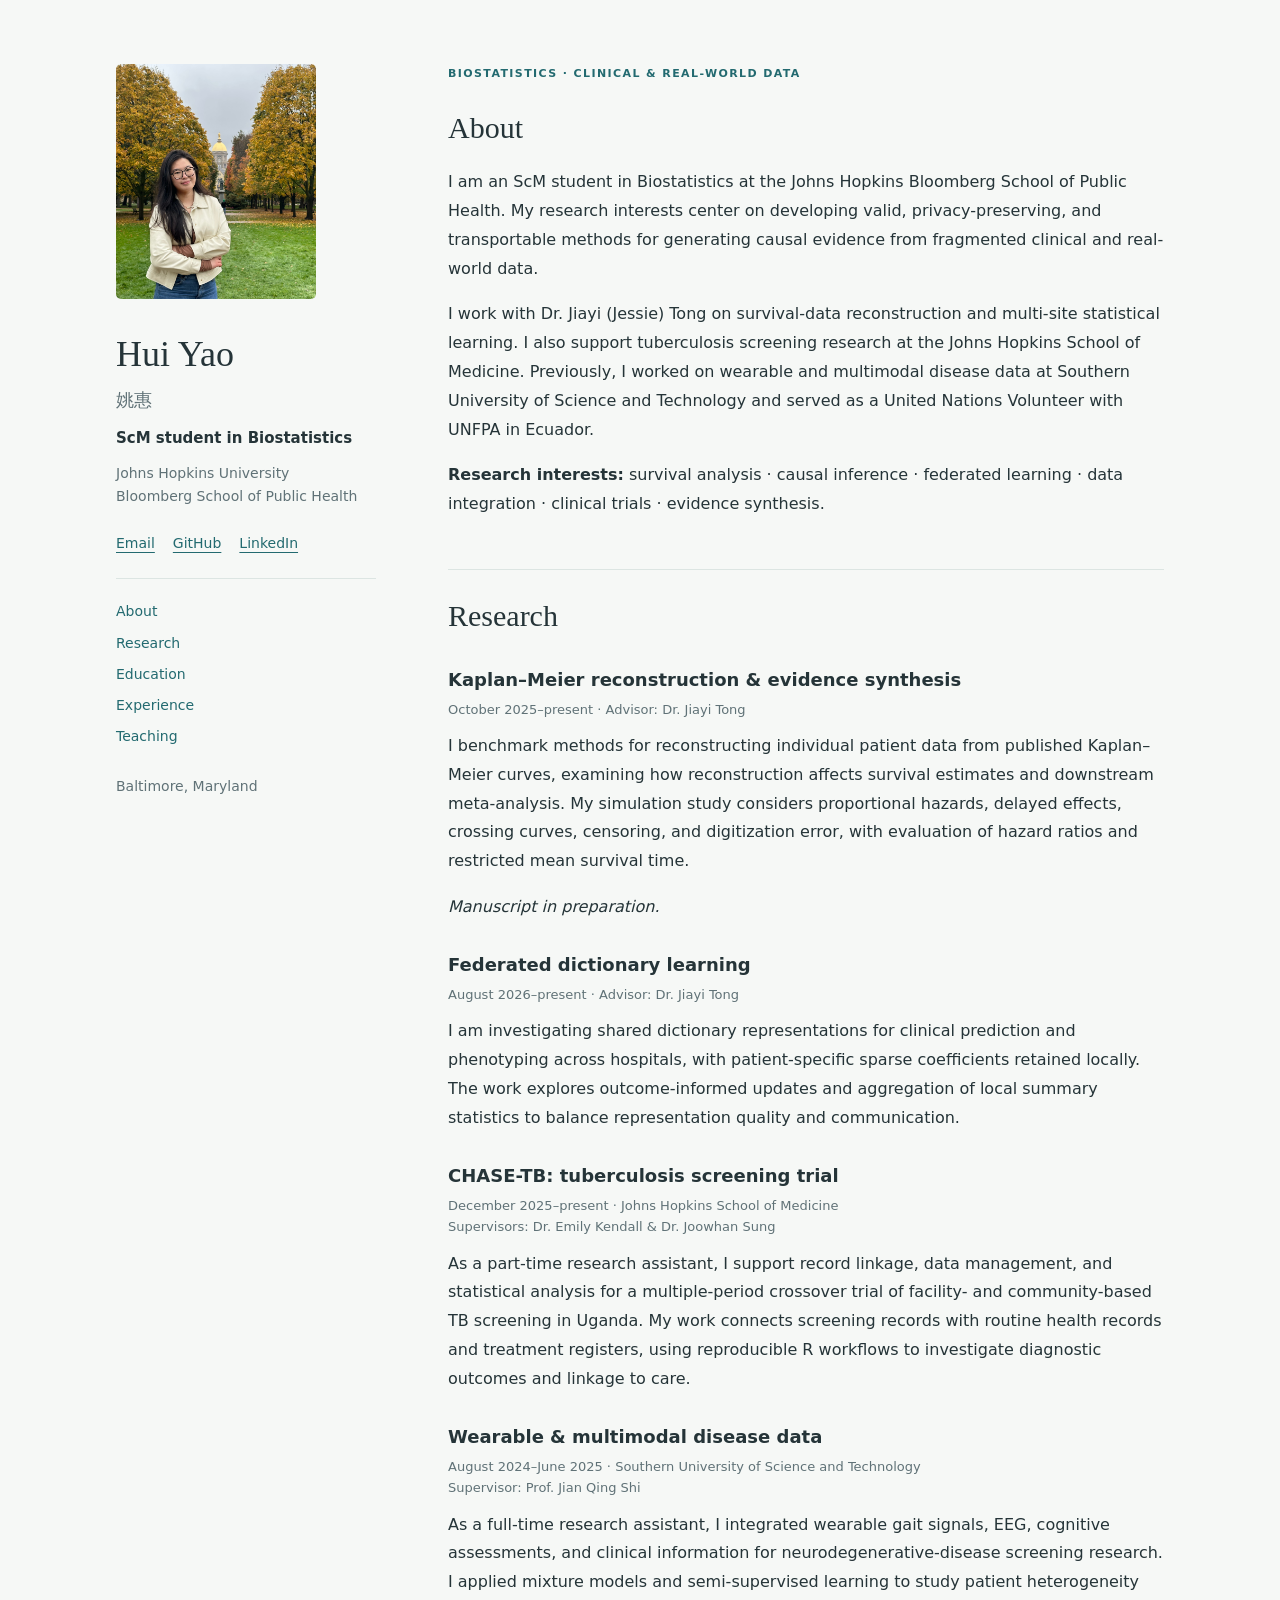
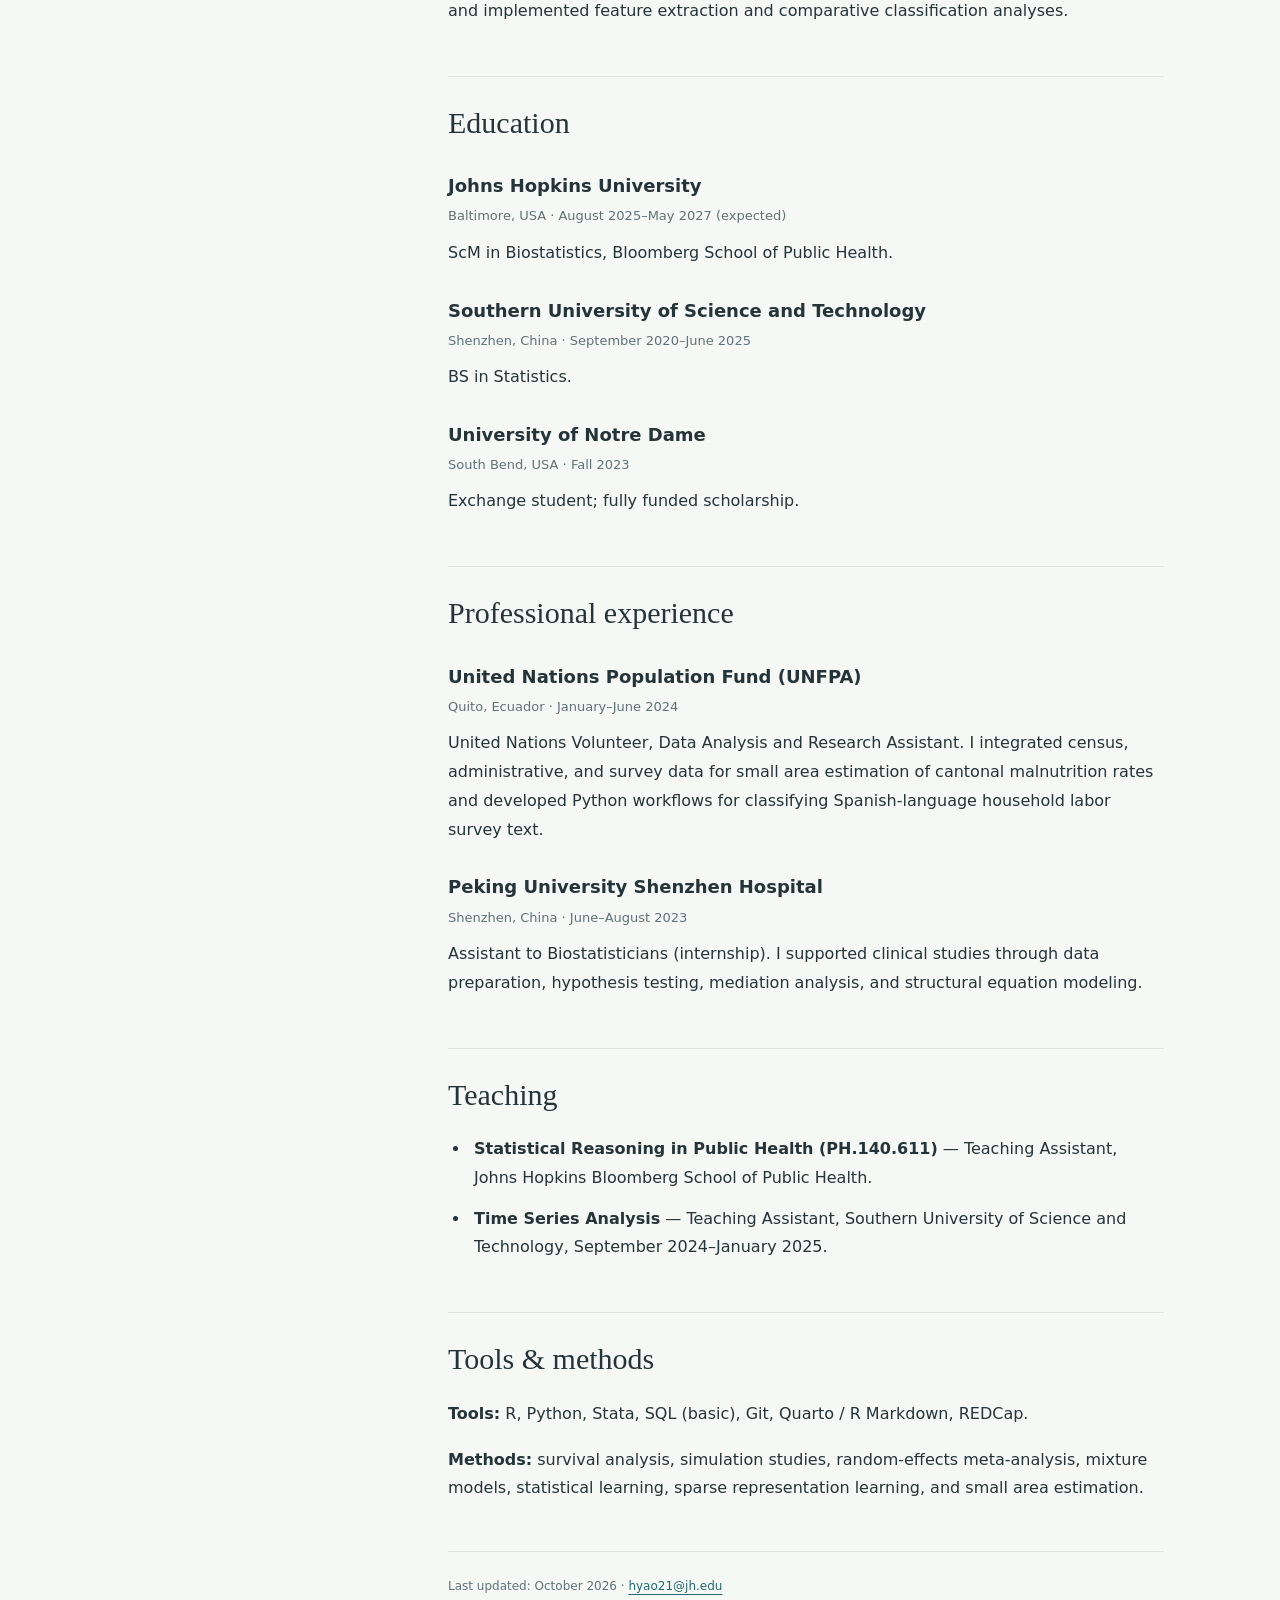
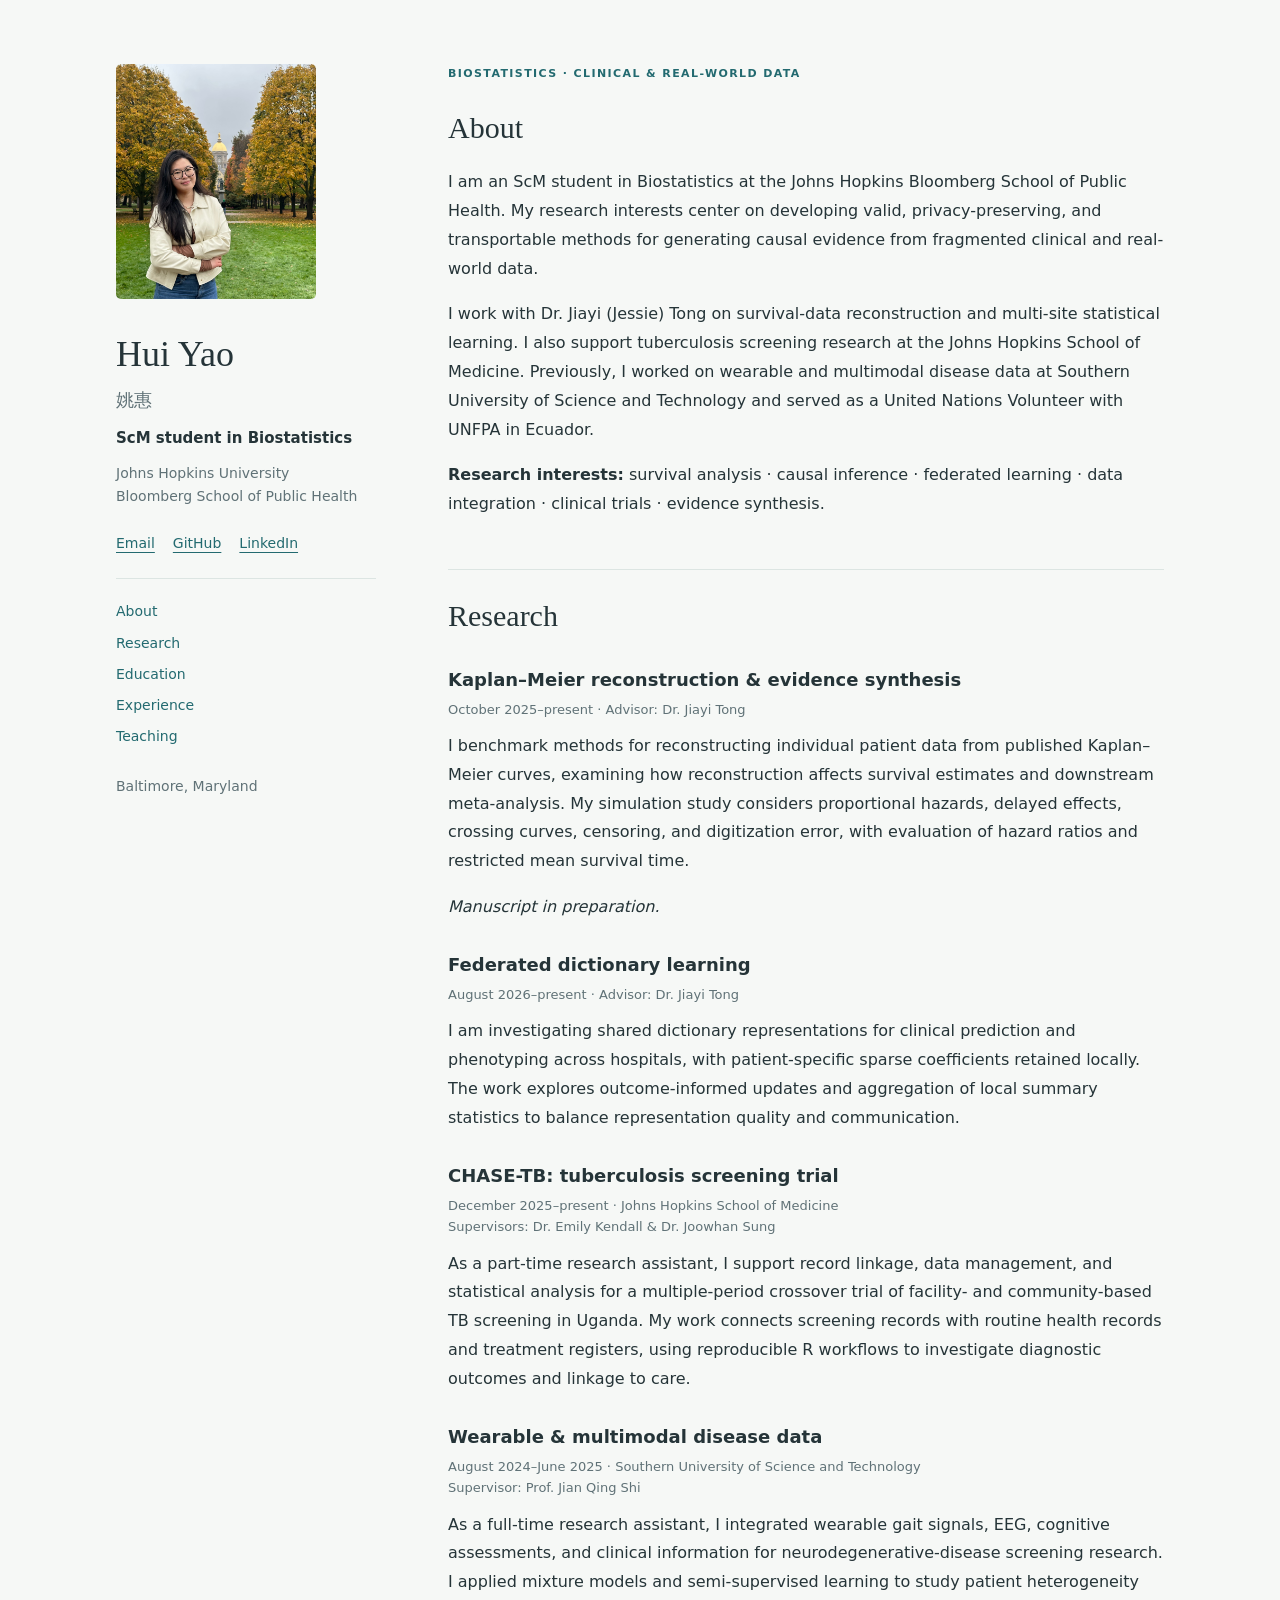
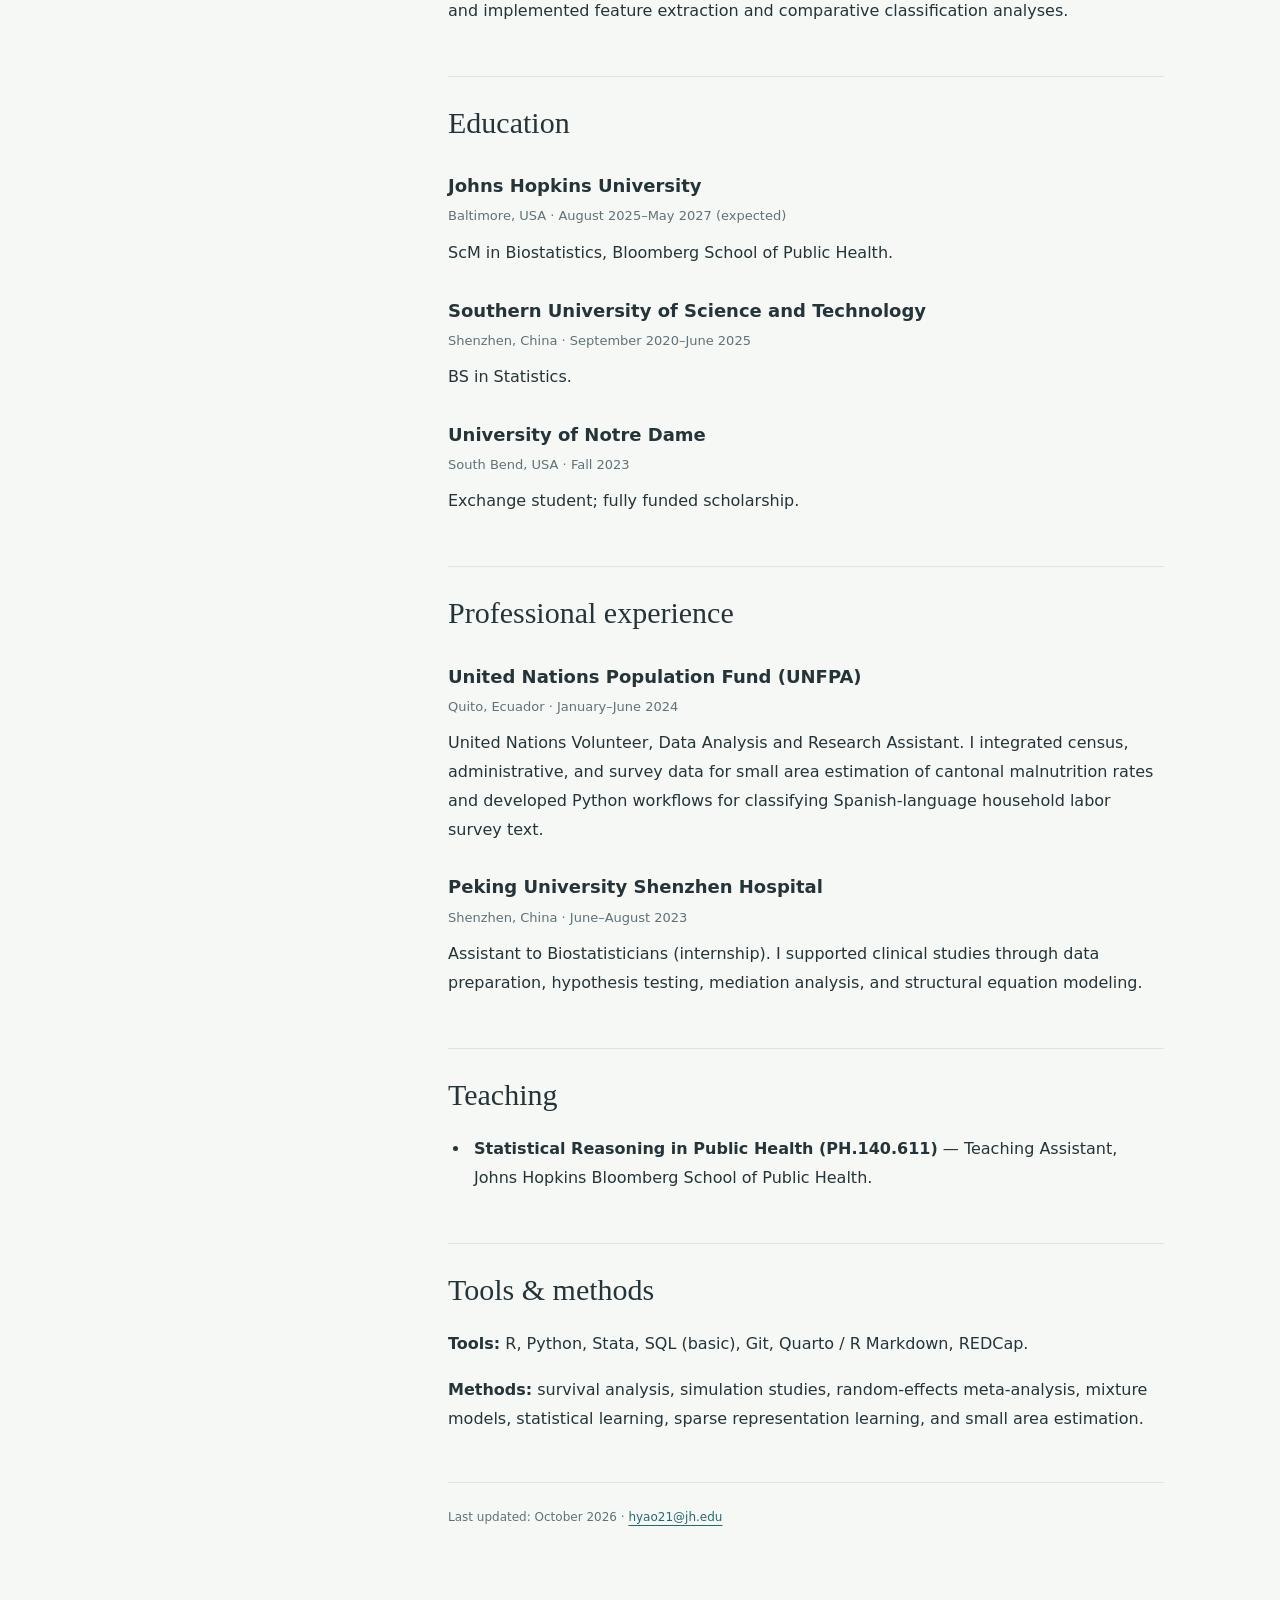
